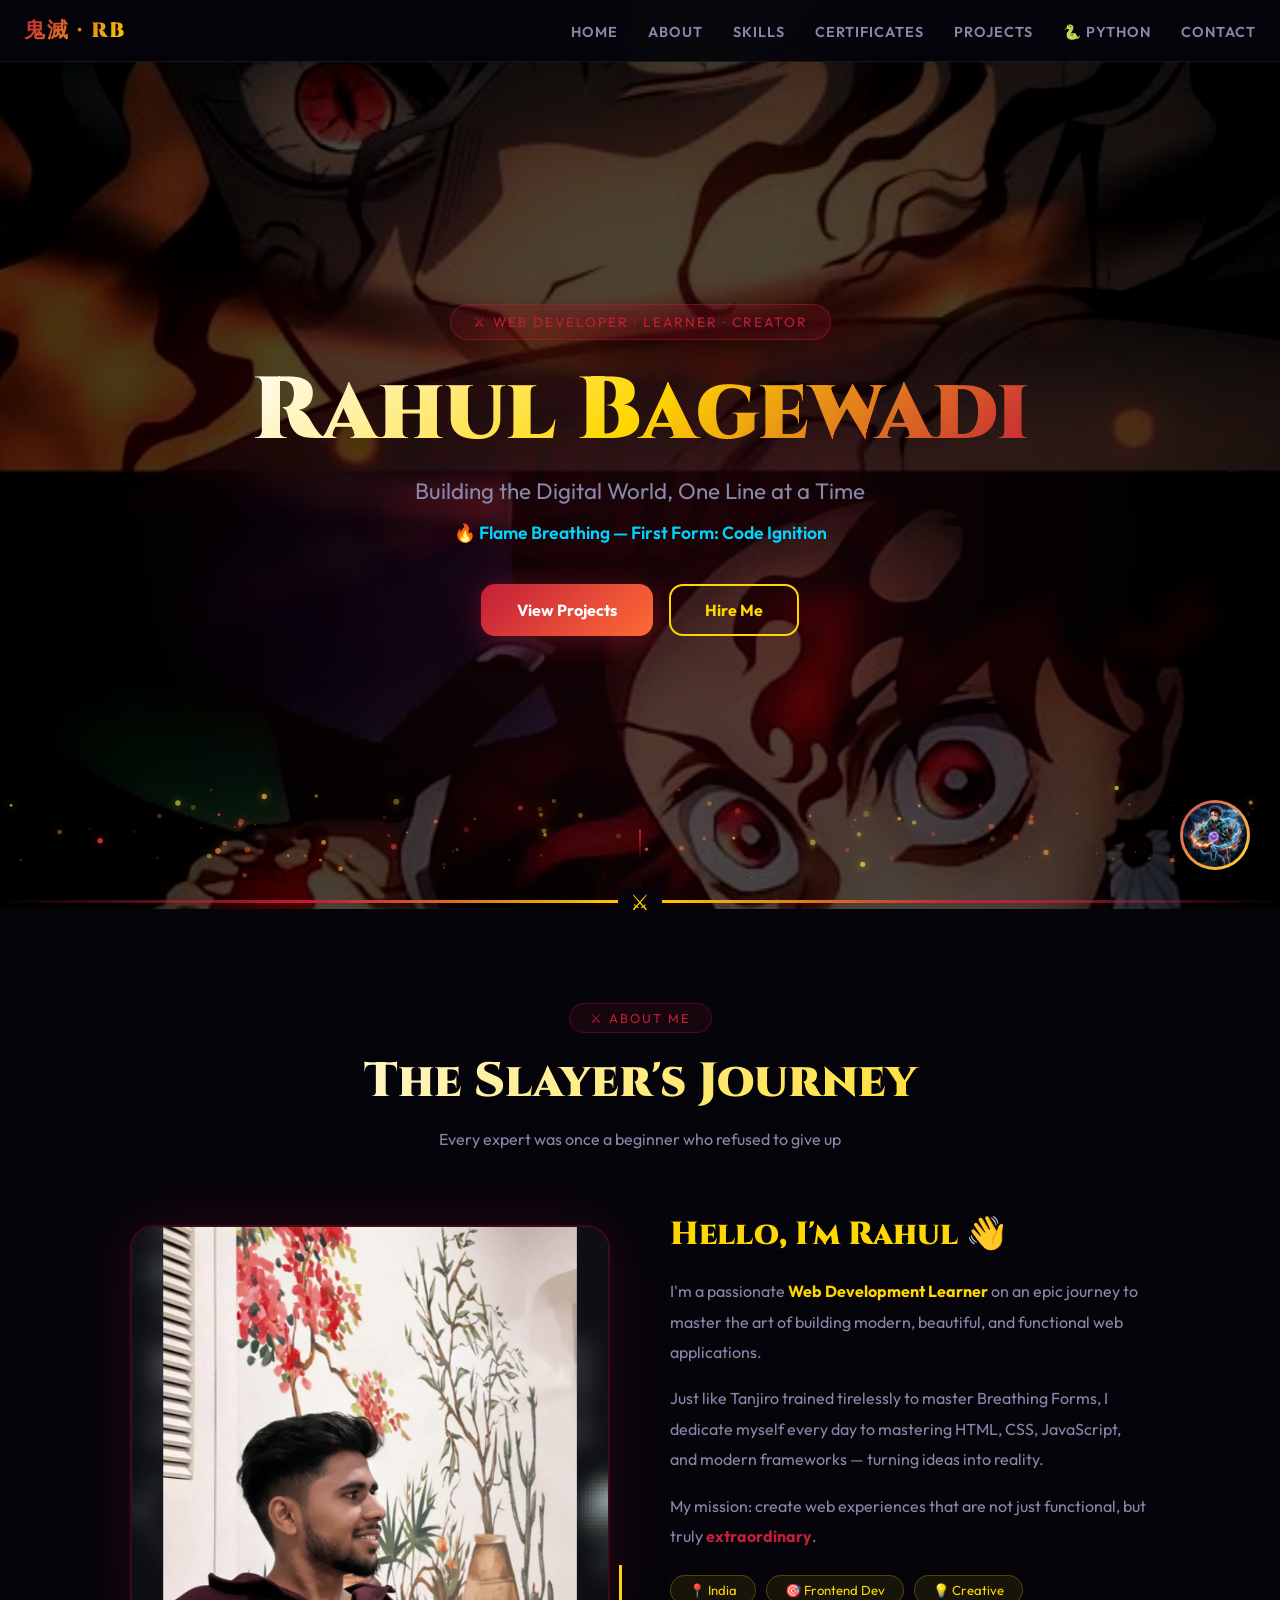
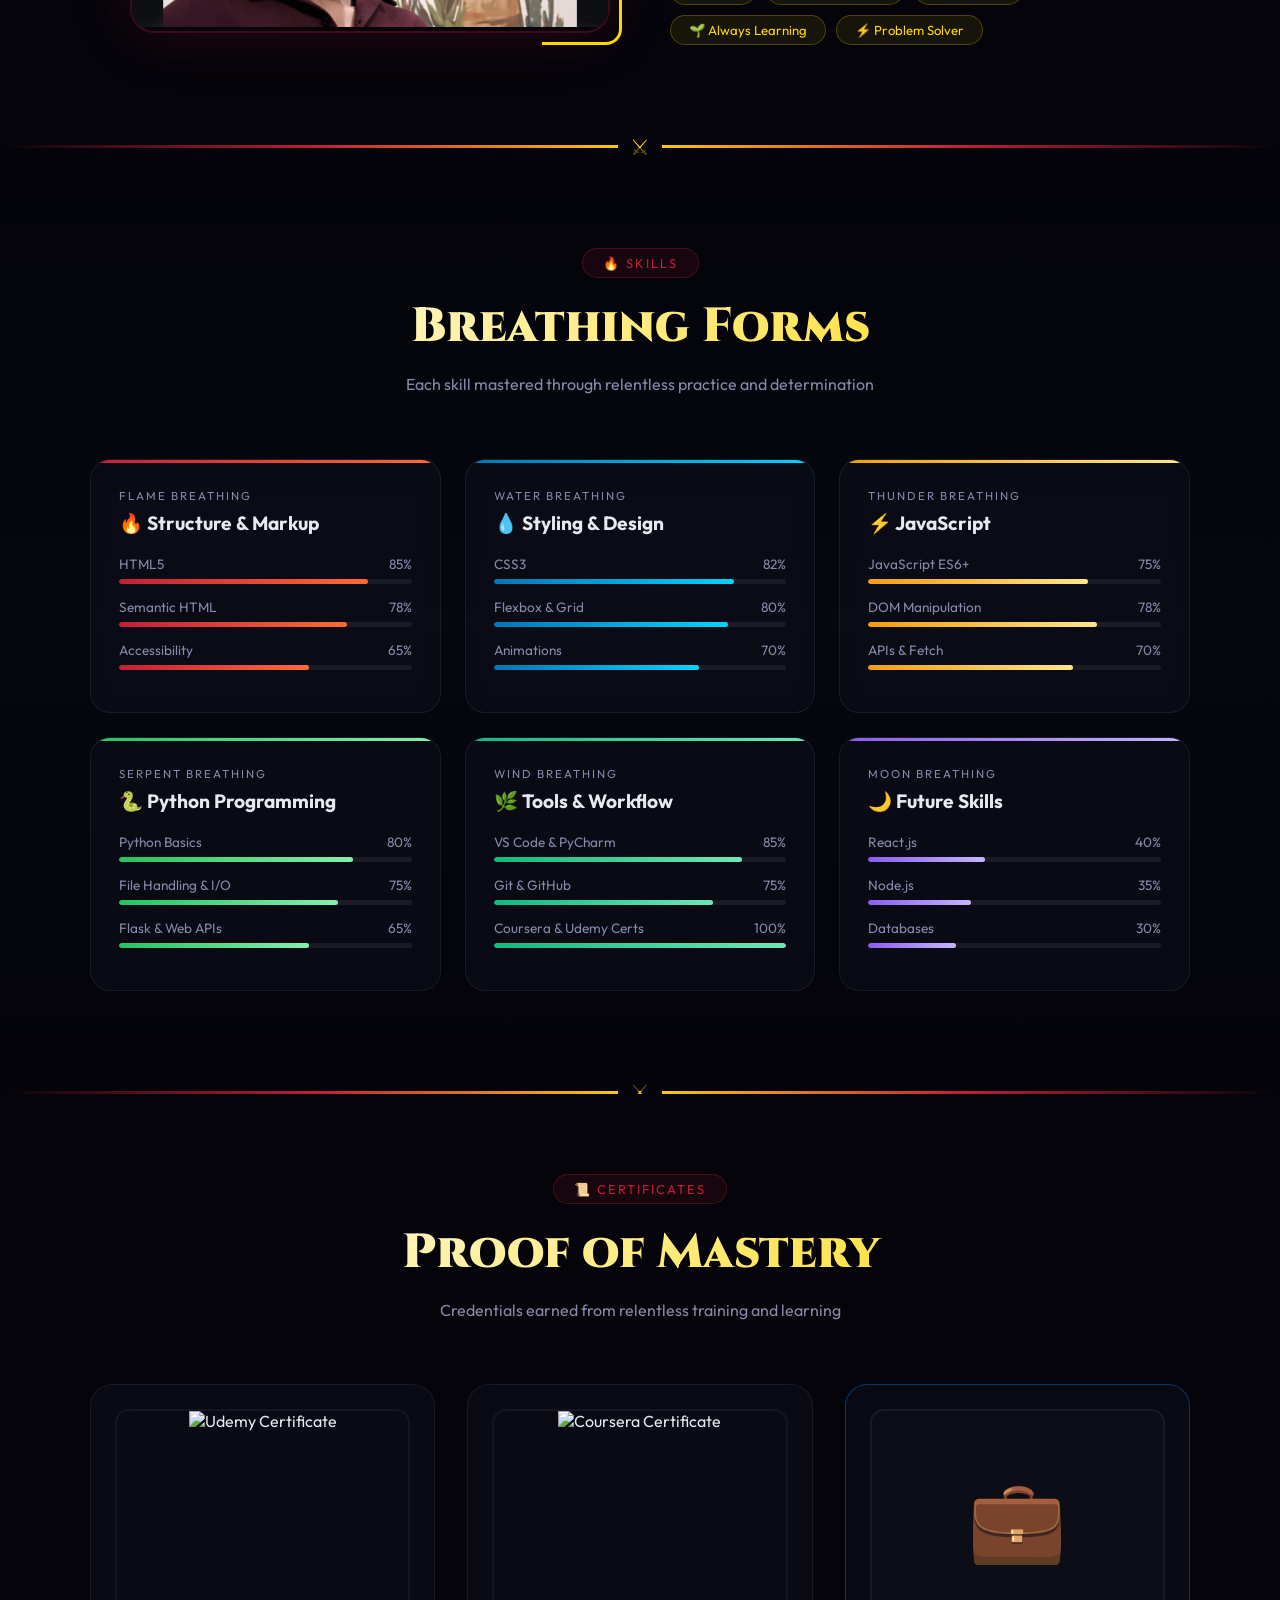
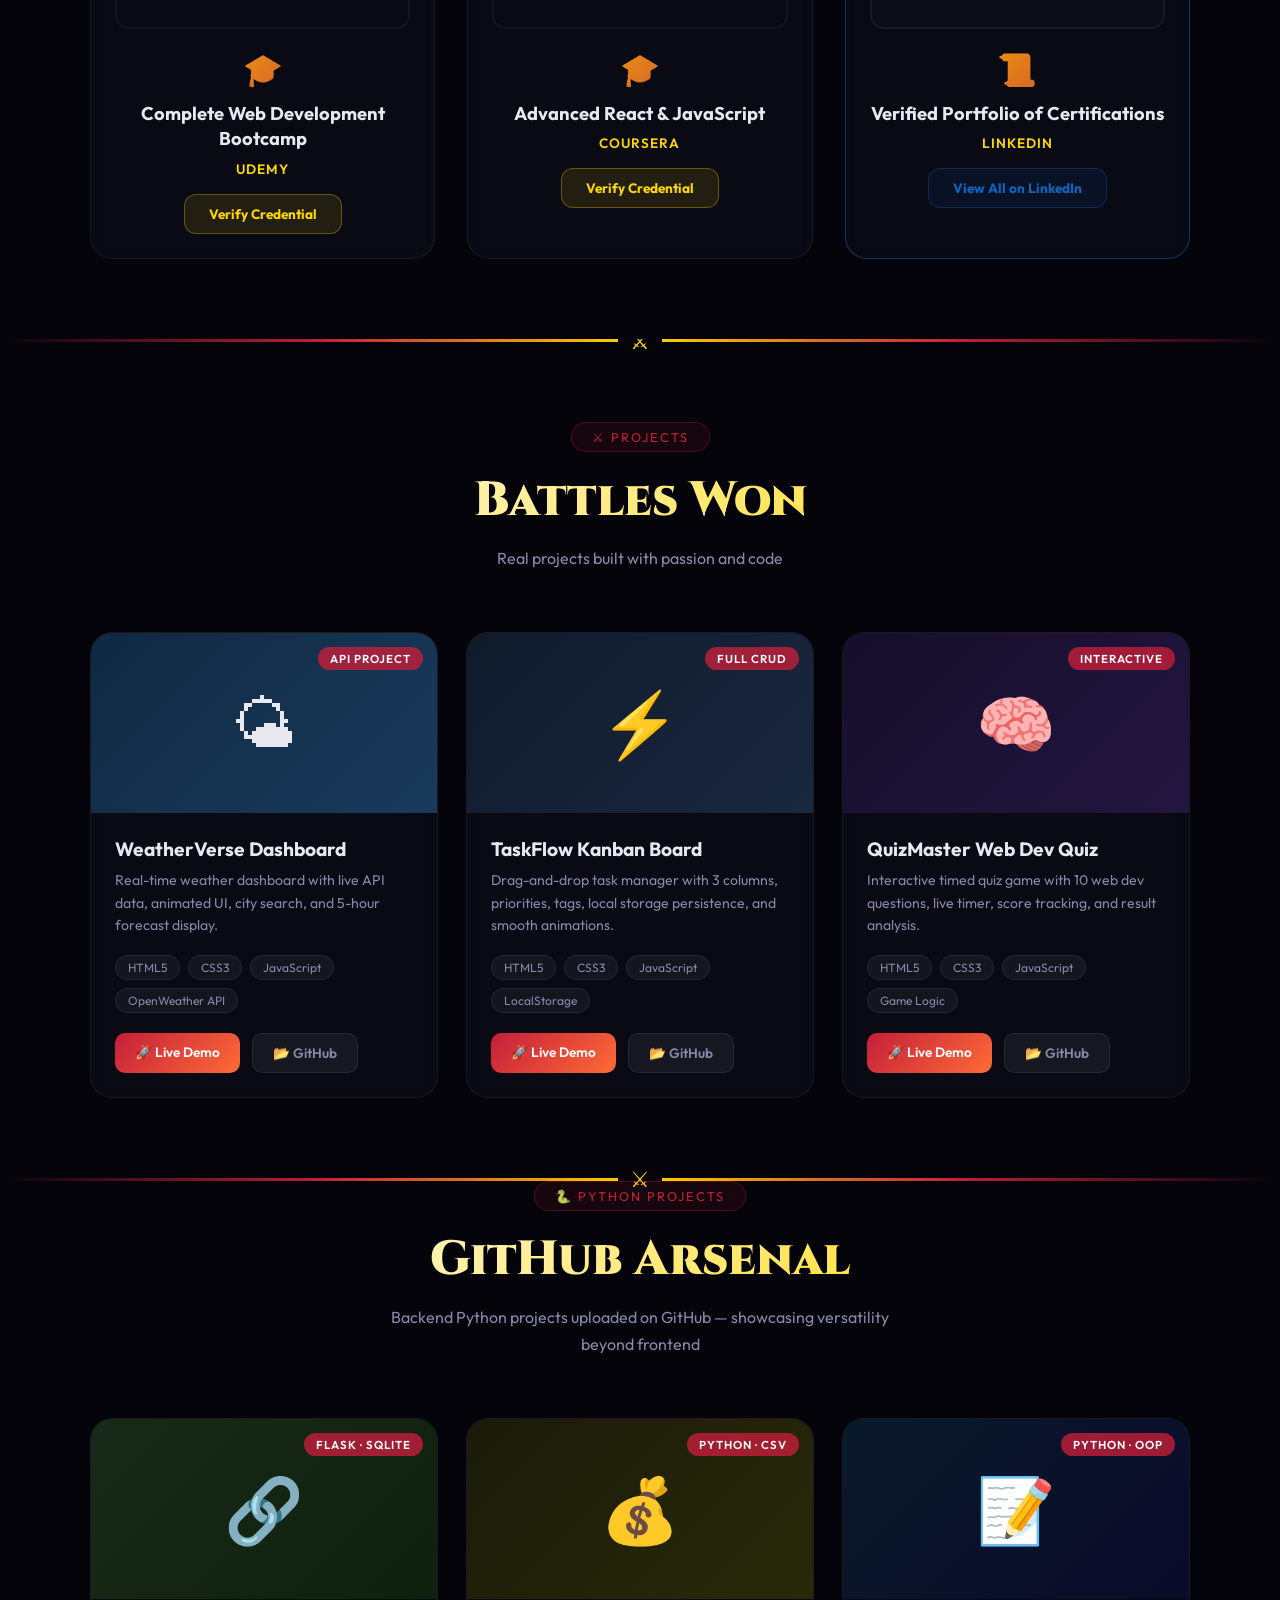
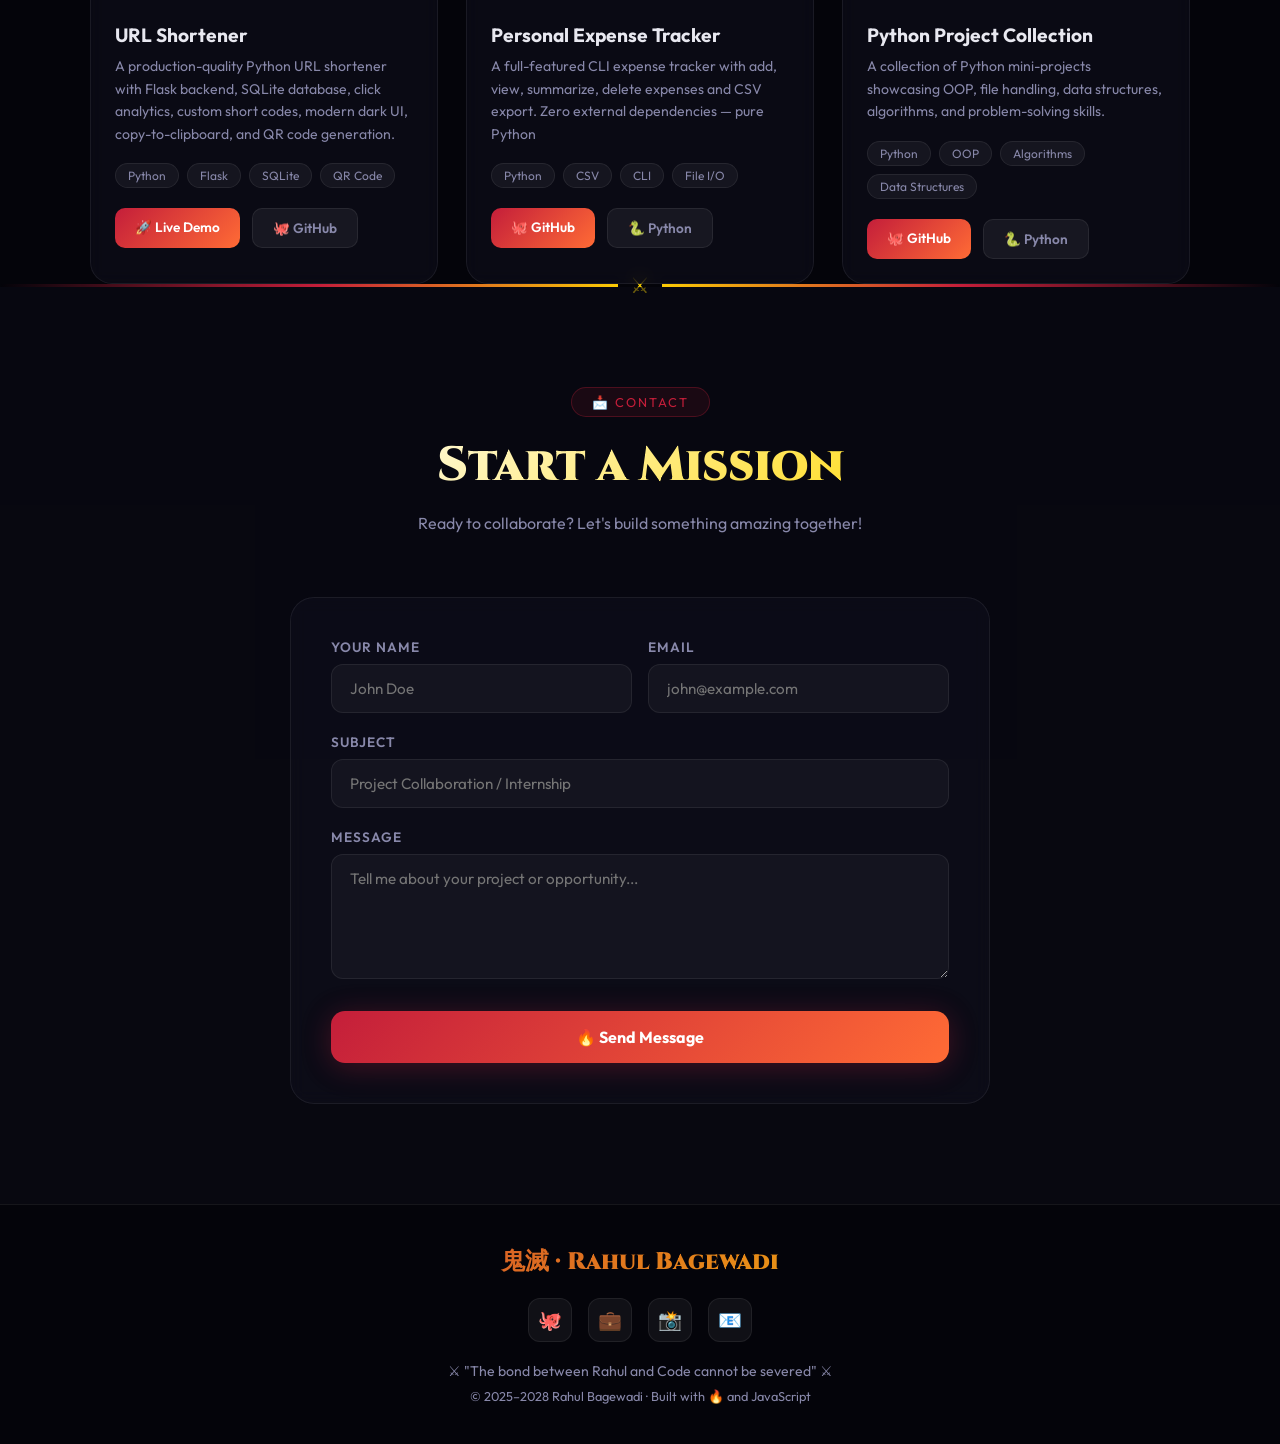
==== portfolio/index.html @ 3e61bfb7 "fix: update instagram link" ====
<!DOCTYPE html>
<html lang="en">
<head>
<meta charset="UTF-8"/>
<meta name="viewport" content="width=device-width,initial-scale=1.0"/>
<title>Rahul Bagewadi – Web Developer Portfolio</title>
<meta name="description" content="Web Developer portfolio inspired by Demon Slayer anime. Featuring animated effects and AI voice assistant."/>
<link href="https://fonts.googleapis.com/css2?family=Cinzel:wght@700;900&family=Outfit:wght@300;400;600;700;900&display=swap" rel="stylesheet"/>
<style>
*,*::before,*::after{box-sizing:border-box;margin:0;padding:0}
:root{
  --fire:#c41e3a;--fire2:#ff6b35;--water:#0077b6;--water2:#00d4ff;
  --gold:#ffd700;--dark:#04040a;--dark2:#0a0a14;--dark3:#10101e;
  --text:#e8e8f0;--muted:#8888aa;--border:rgba(255,255,255,0.07);
}
html{scroll-behavior:smooth}
body{font-family:'Outfit',sans-serif;background:var(--dark);color:var(--text);overflow-x:hidden}

/* === CANVAS PARTICLES === */
#particles{position:fixed;inset:0;z-index:0;pointer-events:none; opacity: 0.8;}

/* === DYNAMIC BACKGROUND === */
.bg-layer {
  position: fixed;
  top: 0;
  left: 0;
  width: 100vw;
  height: 100vh;
  background-size: cover;
  background-position: center;
  background-repeat: no-repeat;
  opacity: 0;
  transition: opacity 0.8s ease-in-out, transform 0.3s ease-out; /* Smoother transitions */
  pointer-events: none;
  filter: brightness(0.3) contrast(1.1) saturate(1.1); /* Ensure HD quality and clear visibility */
  transform-origin: center center;
}

/* === SCROLLBAR === */
::-webkit-scrollbar{width:4px}
::-webkit-scrollbar-track{background:var(--dark)}
::-webkit-scrollbar-thumb{background:var(--fire);border-radius:4px}

/* === NAV === */
nav{position:fixed;top:0;left:0;right:0;z-index:100;padding:16px 24px;display:flex;justify-content:space-between;align-items:center;background:rgba(4,4,10,0.92);backdrop-filter:blur(20px);border-bottom:1px solid var(--border);transition:all 0.3s}
.nav-logo{font-family:'Cinzel',serif;font-size:1.3rem;font-weight:900;background:linear-gradient(135deg,var(--fire),var(--gold));-webkit-background-clip:text;-webkit-text-fill-color:transparent;background-clip:text;letter-spacing:2px}
.nav-links{display:flex;gap:30px;list-style:none}
.nav-links a{color:var(--muted);text-decoration:none;font-size:0.9rem;font-weight:600;letter-spacing:1px;text-transform:uppercase;transition:color 0.3s;position:relative}
.nav-links a::after{content:'';position:absolute;bottom:-4px;left:0;width:0;height:2px;background:var(--fire);transition:width 0.3s}
.nav-links a:hover{color:var(--fire)}
.nav-links a:hover::after{width:100%}
/* Hamburger */
.hamburger{display:none;flex-direction:column;gap:5px;background:none;border:none;cursor:pointer;padding:4px;z-index:110}
.hamburger span{display:block;width:24px;height:2px;background:var(--gold);border-radius:2px;transition:all 0.3s}
.hamburger.open span:nth-child(1){transform:translateY(7px) rotate(45deg)}
.hamburger.open span:nth-child(2){opacity:0}
.hamburger.open span:nth-child(3){transform:translateY(-7px) rotate(-45deg)}

/* === SECTIONS === */
section{position:relative;z-index:1}

/* === HERO === */
#hero{min-height:100vh;display:flex;align-items:center;justify-content:center;text-align:center;padding:100px 20px 60px;overflow:hidden}
.hero-bg{position:absolute;inset:0;background:radial-gradient(ellipse at 50% 60%,rgba(196,30,58,0.12) 0%,transparent 60%);pointer-events:none}
.hero-kanji{position:absolute;font-family:'Cinzel',serif;font-size:20vw;color:rgba(196,30,58,0.04);font-weight:900;top:50%;left:50%;transform:translate(-50%,-50%);pointer-events:none;user-select:none;white-space:nowrap}
.hero-content{position:relative;z-index:2}
.hero-badge{display:inline-block;background:rgba(196,30,58,0.15);border:1px solid rgba(196,30,58,0.4);border-radius:50px;padding:8px 22px;font-size:0.85rem;color:var(--fire);margin-bottom:24px;letter-spacing:2px;text-transform:uppercase;animation:fadeDown 0.8s ease}
.hero-title{font-family:'Cinzel',serif;font-size:clamp(2.5rem,7vw,5.5rem);font-weight:900;line-height:1.1;margin-bottom:16px;animation:fadeDown 1s ease 0.2s both}
.hero-title .name{background:linear-gradient(135deg,#fff 0%,var(--gold) 50%,var(--fire) 100%);-webkit-background-clip:text;-webkit-text-fill-color:transparent;background-clip:text}
.hero-subtitle{font-size:clamp(1rem,2.5vw,1.4rem);color:var(--muted);margin-bottom:16px;animation:fadeDown 1s ease 0.4s both}
.hero-tag{font-size:1.1rem;color:var(--water2);font-weight:600;animation:fadeDown 1s ease 0.5s both;margin-bottom:40px}
.hero-btns{display:flex;gap:16px;justify-content:center;flex-wrap:wrap;animation:fadeDown 1s ease 0.7s both}
.btn-fire{background:linear-gradient(135deg,var(--fire),#ff6b35);border:none;border-radius:14px;padding:16px 36px;color:#fff;font-size:1rem;font-weight:700;font-family:'Outfit',sans-serif;cursor:pointer;transition:transform 0.2s,box-shadow 0.3s;box-shadow:0 4px 30px rgba(196,30,58,0.4);text-decoration:none;display:inline-block}
.btn-fire:hover{transform:translateY(-3px);box-shadow:0 10px 40px rgba(196,30,58,0.6)}
.btn-outline{background:transparent;border:2px solid var(--gold);border-radius:14px;padding:14px 34px;color:var(--gold);font-size:1rem;font-weight:700;font-family:'Outfit',sans-serif;cursor:pointer;transition:all 0.3s;text-decoration:none;display:inline-block}
.btn-outline:hover{background:var(--gold);color:var(--dark)}
.scroll-hint{position:absolute;bottom:40px;left:50%;transform:translateX(-50%);animation:bounce 2s infinite}
.scroll-hint span{display:block;width:2px;height:30px;background:linear-gradient(to bottom,var(--fire),transparent);margin:0 auto}
@keyframes bounce{0%,100%{transform:translateX(-50%) translateY(0);}50%{transform:translateX(-50%) translateY(10px);}}
@keyframes fadeDown{from{opacity:0;transform:translateY(-20px);}to{opacity:1;transform:translateY(0);}}

/* === FLAME LINE === */
.flame-divider{width:100%;height:3px;background:linear-gradient(90deg,transparent,var(--fire),var(--gold),var(--fire),transparent);position:relative;overflow:visible}
.flame-divider::after{content:'⚔';position:absolute;top:50%;left:50%;transform:translate(-50%,-50%);font-size:1.4rem;background:var(--dark);padding:0 12px;color:var(--gold)}

/* === SECTION HEADER === */
.sec-head{text-align:center;margin-bottom:60px}
.sec-badge{display:inline-block;background:rgba(196,30,58,0.1);border:1px solid rgba(196,30,58,0.3);border-radius:50px;padding:6px 20px;font-size:0.8rem;color:var(--fire);margin-bottom:16px;letter-spacing:2px;text-transform:uppercase}
.sec-title{font-family:'Cinzel',serif;font-size:clamp(1.8rem,4vw,3rem);font-weight:900;background:linear-gradient(135deg,#fff,var(--gold));-webkit-background-clip:text;-webkit-text-fill-color:transparent;background-clip:text;margin-bottom:12px}
.sec-sub{color:var(--muted);max-width:500px;margin:0 auto;line-height:1.7}

/* ===  ABOUT === */
#about{padding:100px 40px;max-width:1100px;margin:0 auto}
.about-grid{display:grid;grid-template-columns:1fr 1fr;gap:60px;align-items:center}
.about-img-wrap{position:relative}
.about-img-box{border-radius:24px;overflow:hidden;border:2px solid rgba(196,30,58,0.3);box-shadow:0 0 60px rgba(196,30,58,0.2)}
.about-img-box img{width:100%;height:400px;object-fit:cover;filter:saturate(0.8)}
.about-glow{position:absolute;inset:-20px;background:radial-gradient(ellipse,rgba(196,30,58,0.15),transparent 70%);z-index:-1;border-radius:50%}
.about-corner{position:absolute;bottom:-12px;right:-12px;width:80px;height:80px;border-right:3px solid var(--gold);border-bottom:3px solid var(--gold);border-radius:0 0 16px 0}
.about-text h2{font-family:'Cinzel',serif;font-size:2rem;font-weight:900;color:var(--gold);margin-bottom:20px}
.about-text p{color:var(--muted);line-height:1.9;margin-bottom:16px;font-size:1rem}
.about-tags{display:flex;flex-wrap:wrap;gap:10px;margin-top:24px}
.about-tag{background:rgba(255,215,0,0.08);border:1px solid rgba(255,215,0,0.25);border-radius:50px;padding:6px 18px;font-size:0.82rem;color:var(--gold)}
@media(max-width:768px){
  .hamburger{display:flex}
  .nav-links{display:none;position:absolute;top:100%;left:0;right:0;flex-direction:column;gap:0;background:rgba(4,4,10,0.98);border-bottom:1px solid var(--border);padding:12px 0}
  .nav-links.open{display:flex}
  .nav-links li a{display:block;padding:12px 24px;font-size:1rem;border-bottom:1px solid var(--border)}
  .about-grid{grid-template-columns:1fr}
}

/* === SKILLS === */
#skills{padding:100px 40px;background:linear-gradient(180deg,rgba(4,4,10,0.6) 0%,rgba(10,10,20,0.5) 50%,rgba(4,4,10,0.6) 100%)}
.skills-inner{max-width:1100px;margin:0 auto}
.breathing-forms{display:grid;grid-template-columns:repeat(auto-fit,minmax(300px,1fr));gap:24px}
.skill-card{background:rgba(16,16,30,0.5);backdrop-filter:blur(8px);border:1px solid var(--border);border-radius:20px;padding:28px;position:relative;overflow:hidden;transition:transform 0.3s,box-shadow 0.3s;cursor:default}
.skill-card:hover{transform:translateY(-6px)}
.skill-card::before{content:'';position:absolute;top:0;left:0;right:0;height:3px}
.skill-card.fire::before{background:linear-gradient(90deg,var(--fire),var(--fire2))}
.skill-card.water::before{background:linear-gradient(90deg,var(--water),var(--water2))}
.skill-card.thunder::before{background:linear-gradient(90deg,#f59e0b,#fde68a)}
.skill-card.wind::before{background:linear-gradient(90deg,#10b981,#6ee7b7)}
.skill-card.stone::before{background:linear-gradient(90deg,#8b5cf6,#c4b5fd)}
.skill-card.serpent::before{background:linear-gradient(90deg,#22c55e,#86efac)}
.skill-card:hover.fire{box-shadow:0 20px 50px rgba(196,30,58,0.25)}
.skill-card:hover.water{box-shadow:0 20px 50px rgba(0,119,182,0.25)}
.skill-card:hover.thunder{box-shadow:0 20px 50px rgba(245,158,11,0.25)}
.skill-card:hover.wind{box-shadow:0 20px 50px rgba(16,185,129,0.25)}
.skill-card:hover.stone{box-shadow:0 20px 50px rgba(139,92,246,0.25)}
.skill-card:hover.serpent{box-shadow:0 20px 50px rgba(34,197,94,0.25)}
.skill-form-name{font-size:0.72rem;letter-spacing:2px;text-transform:uppercase;color:var(--muted);margin-bottom:8px}
.skill-main{font-size:1.2rem;font-weight:700;margin-bottom:20px;display:flex;align-items:center;gap:10px}
.skill-item{margin-bottom:14px}
.skill-label{display:flex;justify-content:space-between;font-size:0.85rem;margin-bottom:6px;color:var(--muted)}
.skill-bar{height:5px;background:rgba(255,255,255,0.07);border-radius:50px;overflow:hidden}
.skill-fill{height:100%;border-radius:50px;transition:width 1.5s cubic-bezier(0.19,1,0.22,1)}
.fire .skill-fill{background:linear-gradient(90deg,var(--fire),var(--fire2))}
.water .skill-fill{background:linear-gradient(90deg,var(--water),var(--water2))}
.thunder .skill-fill{background:linear-gradient(90deg,#f59e0b,#fde68a)}
.wind .skill-fill{background:linear-gradient(90deg,#10b981,#6ee7b7)}
.stone .skill-fill{background:linear-gradient(90deg,#8b5cf6,#c4b5fd)}
.serpent .skill-fill{background:linear-gradient(90deg,#22c55e,#86efac)}

/* === CERTIFICATES === */
#certificates{padding:80px 20px;background:var(--dark)}
.cert-inner{max-width:1100px;margin:0 auto}
.cert-grid{display:grid;grid-template-columns:repeat(auto-fit,minmax(320px,1fr));gap:32px}
.cert-card{background:rgba(16,16,30,0.5);backdrop-filter:blur(8px);border:1px solid var(--border);border-radius:22px;padding:24px;text-align:center;transition:transform 0.4s,box-shadow 0.4s;cursor:default;position:relative;overflow:hidden}
.cert-card::before{content:'';position:absolute;top:-50%;left:-50%;width:200%;height:200%;background:radial-gradient(circle,rgba(255,215,0,0.06),transparent 60%);opacity:0;transition:opacity 0.4s;pointer-events:none}
.cert-card:hover{transform:translateY(-10px);box-shadow:0 30px 60px rgba(255,215,0,0.15);border-color:rgba(255,215,0,0.4)}
.cert-card:hover::before{opacity:1}
.cert-img-wrap{width:100%;height:220px;border-radius:14px;overflow:hidden;margin-bottom:20px;border:2px solid rgba(255,255,255,0.05);position:relative}
.cert-img-wrap img{width:100%;height:100%;object-fit:cover;transition:transform 0.5s ease}
.cert-card:hover .cert-img-wrap img{transform:scale(1.08)}
.cert-icon{font-size:2rem;margin-bottom:12px;background:linear-gradient(135deg,var(--gold),var(--fire));-webkit-background-clip:text;-webkit-text-fill-color:transparent}
.cert-title{font-size:1.15rem;font-weight:700;color:var(--text);margin-bottom:8px;line-height:1.4}
.cert-issuer{font-size:0.85rem;color:var(--gold);font-weight:600;letter-spacing:1px;text-transform:uppercase;margin-bottom:16px}
.cert-btn{display:inline-block;background:rgba(255,215,0,0.1);border:1px solid rgba(255,215,0,0.3);border-radius:12px;padding:10px 24px;color:var(--gold);font-size:0.85rem;font-weight:700;text-decoration:none;transition:all 0.3s;font-family:'Outfit',sans-serif}
.cert-btn:hover{background:var(--gold);color:var(--dark)}

#projects{padding:80px 20px}
.projects-inner{max-width:1100px;margin:0 auto}
.projects-grid{display:grid;grid-template-columns:repeat(auto-fit,minmax(300px,1fr));gap:28px}
.proj-card{background:rgba(16,16,30,0.5);backdrop-filter:blur(8px);border:1px solid var(--border);border-radius:22px;overflow:hidden;transition:transform 0.3s,box-shadow 0.3s;cursor:pointer}
.proj-card:hover{transform:translateY(-8px);box-shadow:0 25px 60px rgba(196,30,58,0.2)}
.proj-banner{height:180px;display:flex;align-items:center;justify-content:center;font-size:4rem;position:relative}
.proj-banner.weather{background:linear-gradient(135deg,#0f2942,#1a3a5c)}
.proj-banner.task{background:linear-gradient(135deg,#0f1a2a,#1a2840)}
.proj-banner.quiz{background:linear-gradient(135deg,#150f2a,#231540)}
.proj-tag{position:absolute;top:14px;right:14px;background:rgba(196,30,58,0.8);color:#fff;font-size:0.72rem;padding:4px 12px;border-radius:50px;font-weight:600;letter-spacing:1px;text-transform:uppercase}
.proj-body{padding:24px}
.proj-title{font-size:1.2rem;font-weight:700;margin-bottom:8px}
.proj-desc{color:var(--muted);font-size:0.88rem;line-height:1.6;margin-bottom:18px}
.proj-stack{display:flex;flex-wrap:wrap;gap:8px;margin-bottom:20px}
.stack-tag{background:rgba(255,255,255,0.05);border:1px solid var(--border);border-radius:50px;padding:4px 12px;font-size:0.75rem;color:var(--muted)}
.proj-links{display:flex;gap:12px}
.proj-link{border-radius:10px;padding:10px 20px;font-size:0.85rem;font-weight:600;text-decoration:none;cursor:pointer;border:none;font-family:'Outfit',sans-serif;transition:all 0.2s}
.proj-link.primary{background:linear-gradient(135deg,var(--fire),var(--fire2));color:#fff}
.proj-link.secondary{background:rgba(255,255,255,0.06);border:1px solid var(--border);color:var(--muted)}
.proj-link:hover.primary{box-shadow:0 6px 20px rgba(196,30,58,0.4)}
.proj-link.secondary:hover{border-color:var(--muted);color:var(--text)}

/* === CONTACT === */
#contact{padding:100px 40px;background:rgba(10,10,20,0.6)}
.contact-inner{max-width:700px;margin:0 auto;text-align:center}
.contact-form{background:rgba(16,16,30,0.5);backdrop-filter:blur(8px);border:1px solid var(--border);border-radius:24px;padding:40px;margin-top:40px}
.form-group{margin-bottom:20px;text-align:left}
.form-group label{display:block;font-size:0.85rem;font-weight:600;color:var(--muted);margin-bottom:8px;letter-spacing:1px;text-transform:uppercase}
.form-control{width:100%;background:rgba(255,255,255,0.04);border:1px solid var(--border);border-radius:12px;padding:14px 18px;color:var(--text);font-size:0.95rem;font-family:'Outfit',sans-serif;outline:none;transition:border-color 0.3s;resize:vertical}
.form-control:focus{border-color:var(--fire)}
.form-row{display:grid;grid-template-columns:1fr 1fr;gap:16px}
@media(max-width:600px){.form-row{grid-template-columns:1fr}}
.submit-btn{width:100%;background:linear-gradient(135deg,var(--fire),var(--fire2));border:none;border-radius:14px;padding:16px;color:#fff;font-size:1rem;font-weight:700;font-family:'Outfit',sans-serif;cursor:pointer;transition:transform 0.2s,box-shadow 0.3s;box-shadow:0 4px 30px rgba(196,30,58,0.3);margin-top:8px}
.submit-btn:hover{transform:translateY(-2px);box-shadow:0 10px 40px rgba(196,30,58,0.5)}
.toast{position:fixed;bottom:30px;right:30px;background:linear-gradient(135deg,#10b981,#059669);color:#fff;border-radius:14px;padding:16px 28px;font-weight:600;box-shadow:0 10px 40px rgba(16,185,129,0.4);z-index:999;transform:translateX(200%);transition:transform 0.4s ease;pointer-events:none}
.toast.show{transform:translateX(0)}

/* === FOOTER === */
footer{background:var(--dark);border-top:1px solid var(--border);padding:40px;text-align:center}
.footer-logo{font-family:'Cinzel',serif;font-size:1.5rem;font-weight:900;background:linear-gradient(135deg,var(--fire),var(--gold));-webkit-background-clip:text;-webkit-text-fill-color:transparent;background-clip:text;margin-bottom:12px}
footer p{color:var(--muted);font-size:0.88rem}
.social-links{display:flex;justify-content:center;gap:16px;margin:20px 0}
.soc-btn{width:44px;height:44px;background:rgba(255,255,255,0.05);border:1px solid var(--border);border-radius:12px;display:flex;align-items:center;justify-content:center;font-size:1.2rem;text-decoration:none;transition:all 0.3s;cursor:pointer}
.soc-btn:hover{background:rgba(196,30,58,0.2);border-color:var(--fire)}

/* === AI VOICE ASSISTANT === */
#assistantBtn{position:fixed;bottom:30px;right:30px;z-index:200;width:70px;height:70px;border-radius:50%;border:none;cursor:pointer;background:linear-gradient(135deg,var(--fire),var(--gold));box-shadow:0 0 0 0 rgba(196,30,58,0.5);animation:assistantPulse 2.5s infinite;transition:transform 0.2s}
#assistantBtn:hover{transform:scale(1.1)}
@keyframes assistantPulse{0%{box-shadow:0 0 0 0 rgba(196,30,58,0.5);}70%{box-shadow:0 0 0 18px rgba(196,30,58,0);}100%{box-shadow:0 0 0 0 rgba(196,30,58,0);}}
#assistantBtn img{width:100%;height:100%;border-radius:50%;object-fit:cover;border:3px solid rgba(255,255,255,0.2)}

#assistantPanel{position:fixed;bottom:115px;right:30px;z-index:200;width:340px;background:rgba(10,10,20,0.95);border:1px solid rgba(196,30,58,0.4);border-radius:24px;padding:24px;backdrop-filter:blur(20px);box-shadow:0 20px 60px rgba(196,30,58,0.3);display:none;animation:slideIn 0.3s ease}
@keyframes slideIn{from{opacity:0;transform:translateY(20px);}to{opacity:1;transform:translateY(0);}}
.panel-header{display:flex;align-items:center;gap:14px;margin-bottom:18px;padding-bottom:18px;border-bottom:1px solid var(--border)}
.panel-avatar{width:54px;height:54px;border-radius:50%;border:2px solid var(--fire);overflow:hidden;flex-shrink:0;position:relative}
.panel-avatar img{width:100%;height:100%;object-fit:cover}
.speaking-ring{position:absolute;inset:-4px;border-radius:50%;border:2px solid var(--gold);opacity:0;animation:speaking 1s ease infinite}
.panel-avatar.talking .speaking-ring{opacity:1}
.panel-info h3{font-size:1rem;font-weight:700;color:var(--gold)}
.panel-info p{font-size:0.78rem;color:var(--muted)}
.status-dot{display:inline-block;width:8px;height:8px;border-radius:50%;background:var(--fire);margin-right:6px;animation:assistantPulse 1.5s infinite}
@keyframes speaking{0%,100%{transform:scale(1);opacity:1;}50%{transform:scale(1.15);opacity:0.5;}}
#speechText{color:var(--text);font-size:0.9rem;line-height:1.7;min-height:80px;margin-bottom:18px;font-style:italic}
.panel-btns{display:grid;grid-template-columns:1fr 1fr;gap:10px}
.panel-btn{border-radius:12px;padding:10px 12px;font-size:0.8rem;font-weight:600;font-family:'Outfit',sans-serif;cursor:pointer;transition:all 0.2s;border:none}
.panel-btn.speak{background:linear-gradient(135deg,var(--fire),var(--fire2));color:#fff}
.panel-btn.speak:hover{box-shadow:0 6px 20px rgba(196,30,58,0.4)}
.panel-btn.stop{background:rgba(255,255,255,0.06);border:1px solid var(--border);color:var(--muted)}
.panel-btn.stop:hover{border-color:var(--fire);color:var(--text)}
.panel-sections{display:flex;flex-wrap:wrap;gap:8px;margin-bottom:14px}
.sec-btn{background:rgba(255,215,0,0.08);border:1px solid rgba(255,215,0,0.2);border-radius:50px;padding:5px 14px;font-size:0.75rem;color:var(--gold);cursor:pointer;font-family:'Outfit',sans-serif;transition:all 0.2s}
.sec-btn:hover{background:rgba(255,215,0,0.15)}

.reveal{opacity:0;transform:translateY(30px);transition:opacity 0.7s ease,transform 0.7s ease}
.reveal.visible{opacity:1;transform:translateY(0)}

/* === MOBILE FULL FIX === */
@media(max-width:600px){
  #about{padding:80px 20px}
  #skills{padding:80px 20px}
  #certificates{padding:80px 20px}
  #projects{padding:80px 20px}
  #python-projects{padding:80px 20px}
  #contact{padding:80px 20px}
  .projects-grid{grid-template-columns:1fr!important}
  .breathing-forms{grid-template-columns:1fr!important}
  .hero-title{font-size:clamp(2rem,12vw,3.5rem)}
  .hero-badge{font-size:0.75rem;padding:7px 14px;letter-spacing:1px}
  .hero-tag{font-size:0.9rem}
  .hero-btns{gap:12px}
  .btn-fire,.btn-outline{padding:14px 24px;font-size:0.95rem}
  #assistantBtn{bottom:16px;right:16px;width:56px;height:56px}
  #assistantPanel{width:calc(100vw - 32px);right:16px;bottom:88px}
  .contact-form{padding:24px 16px}
  .form-row{grid-template-columns:1fr!important}
  footer{padding:30px 20px}
  .social-links{gap:12px}
}
</style>
</head>
<body>

<div class="bg-layer" id="bg-layer-1" style="background-image: url('fight1.jpeg'); z-index: -4;"></div>
<div class="bg-layer" id="bg-layer-2" style="background-image: url('fight2.jpeg'); z-index: -3;"></div>
<div class="bg-layer" id="bg-layer-3" style="background-image: url('fight3.jpeg'); z-index: -2;"></div>
<div class="bg-layer" id="bg-layer-4" style="background-image: url('fight4.jpeg'); z-index: -1;"></div>

<canvas id="particles"></canvas>

<!-- NAV -->
<nav>
  <div class="nav-logo">鬼滅 · RB</div>
  <button class="hamburger" id="hamburgerBtn" onclick="toggleNav()" aria-label="Menu">
    <span></span><span></span><span></span>
  </button>
  <ul class="nav-links" id="navLinks">
    <li><a href="#hero" onclick="closeNav()">Home</a></li>
    <li><a href="#about" onclick="closeNav()">About</a></li>
    <li><a href="#skills" onclick="closeNav()">Skills</a></li>
    <li><a href="#certificates" onclick="closeNav()">Certificates</a></li>
    <li><a href="#projects" onclick="closeNav()">Projects</a></li>
    <li><a href="#python-projects" onclick="closeNav()">🐍 Python</a></li>
    <li><a href="#contact" onclick="closeNav()">Contact</a></li>
  </ul>
</nav>

<!-- HERO -->
<section id="hero">
  <div class="hero-bg"></div>
  <div class="hero-kanji">鬼滅</div>
  <div class="hero-content">
    <div class="hero-badge">⚔ Web Developer · Learner · Creator</div>
    <h1 class="hero-title">
      <span class="name">Rahul Bagewadi</span><br/>
    </h1>
    <p class="hero-subtitle">Building the Digital World, One Line at a Time</p>
    <p class="hero-tag">🔥 Flame Breathing — First Form: Code Ignition</p>
    <div class="hero-btns">
      <a href="#projects" class="btn-fire">View Projects</a>
      <a href="#contact" class="btn-outline">Hire Me</a>
    </div>
  </div>
  <div class="scroll-hint"><span></span></div>
</section>

<div class="flame-divider"></div>

<!-- ABOUT -->
<section id="about">
  <div class="reveal">
    <div class="sec-head">
      <div class="sec-badge">⚔ About Me</div>
      <div class="sec-title">The Slayer's Journey</div>
      <p class="sec-sub">Every expert was once a beginner who refused to give up</p>
    </div>
    <div class="about-grid">
      <div class="about-img-wrap">
        <div class="about-img-box">
          <img src="my_photo.jpeg" alt="Rahul - Web Developer"/>
        </div>
        <div class="about-glow"></div>
        <div class="about-corner"></div>
      </div>
      <div class="about-text">
        <h2>Hello, I'm Rahul 👋</h2>
        <p>I'm a passionate <strong style="color:var(--gold)">Web Development Learner</strong> on an epic journey to master the art of building modern, beautiful, and functional web applications.</p>
        <p>Just like Tanjiro trained tirelessly to master Breathing Forms, I dedicate myself every day to mastering HTML, CSS, JavaScript, and modern frameworks — turning ideas into reality.</p>
        <p>My mission: create web experiences that are not just functional, but truly <strong style="color:var(--fire)">extraordinary</strong>.</p>
        <div class="about-tags">
          <span class="about-tag">📍 India</span>
          <span class="about-tag">🎯 Frontend Dev</span>
          <span class="about-tag">💡 Creative</span>
          <span class="about-tag">🌱 Always Learning</span>
          <span class="about-tag">⚡ Problem Solver</span>
        </div>
      </div>
    </div>
  </div>
</section>

<div class="flame-divider"></div>

<!-- SKILLS -->
<section id="skills">
  <div class="skills-inner reveal">
    <div class="sec-head">
      <div class="sec-badge">🔥 Skills</div>
      <div class="sec-title">Breathing Forms</div>
      <p class="sec-sub">Each skill mastered through relentless practice and determination</p>
    </div>
    <div class="breathing-forms">

      <div class="skill-card fire">
        <div class="skill-form-name">Flame Breathing</div>
        <div class="skill-main">🔥 Structure & Markup</div>
        <div class="skill-item">
          <div class="skill-label"><span>HTML5</span><span>85%</span></div>
          <div class="skill-bar"><div class="skill-fill" data-w="85" style="width:0%"></div></div>
        </div>
        <div class="skill-item">
          <div class="skill-label"><span>Semantic HTML</span><span>78%</span></div>
          <div class="skill-bar"><div class="skill-fill" data-w="78" style="width:0%"></div></div>
        </div>
        <div class="skill-item">
          <div class="skill-label"><span>Accessibility</span><span>65%</span></div>
          <div class="skill-bar"><div class="skill-fill" data-w="65" style="width:0%"></div></div>
        </div>
      </div>

      <div class="skill-card water">
        <div class="skill-form-name">Water Breathing</div>
        <div class="skill-main">💧 Styling & Design</div>
        <div class="skill-item">
          <div class="skill-label"><span>CSS3</span><span>82%</span></div>
          <div class="skill-bar"><div class="skill-fill" data-w="82" style="width:0%"></div></div>
        </div>
        <div class="skill-item">
          <div class="skill-label"><span>Flexbox & Grid</span><span>80%</span></div>
          <div class="skill-bar"><div class="skill-fill" data-w="80" style="width:0%"></div></div>
        </div>
        <div class="skill-item">
          <div class="skill-label"><span>Animations</span><span>70%</span></div>
          <div class="skill-bar"><div class="skill-fill" data-w="70" style="width:0%"></div></div>
        </div>
      </div>

      <div class="skill-card thunder">
        <div class="skill-form-name">Thunder Breathing</div>
        <div class="skill-main">⚡ JavaScript</div>
        <div class="skill-item">
          <div class="skill-label"><span>JavaScript ES6+</span><span>75%</span></div>
          <div class="skill-bar"><div class="skill-fill" data-w="75" style="width:0%"></div></div>
        </div>
        <div class="skill-item">
          <div class="skill-label"><span>DOM Manipulation</span><span>78%</span></div>
          <div class="skill-bar"><div class="skill-fill" data-w="78" style="width:0%"></div></div>
        </div>
        <div class="skill-item">
          <div class="skill-label"><span>APIs & Fetch</span><span>70%</span></div>
          <div class="skill-bar"><div class="skill-fill" data-w="70" style="width:0%"></div></div>
        </div>
      </div>

      <div class="skill-card serpent">
        <div class="skill-form-name">Serpent Breathing</div>
        <div class="skill-main">🐍 Python Programming</div>
        <div class="skill-item">
          <div class="skill-label"><span>Python Basics</span><span>80%</span></div>
          <div class="skill-bar"><div class="skill-fill" data-w="80" style="width:0%"></div></div>
        </div>
        <div class="skill-item">
          <div class="skill-label"><span>File Handling & I/O</span><span>75%</span></div>
          <div class="skill-bar"><div class="skill-fill" data-w="75" style="width:0%"></div></div>
        </div>
        <div class="skill-item">
          <div class="skill-label"><span>Flask & Web APIs</span><span>65%</span></div>
          <div class="skill-bar"><div class="skill-fill" data-w="65" style="width:0%"></div></div>
        </div>
      </div>

      <div class="skill-card wind">
        <div class="skill-form-name">Wind Breathing</div>
        <div class="skill-main">🌿 Tools & Workflow</div>
        <div class="skill-item">
          <div class="skill-label"><span>VS Code & PyCharm</span><span>85%</span></div>
          <div class="skill-bar"><div class="skill-fill" data-w="85" style="width:0%"></div></div>
        </div>
        <div class="skill-item">
          <div class="skill-label"><span>Git & GitHub</span><span>75%</span></div>
          <div class="skill-bar"><div class="skill-fill" data-w="75" style="width:0%"></div></div>
        </div>
        <div class="skill-item">
          <div class="skill-label"><span>Coursera & Udemy Certs</span><span>100%</span></div>
          <div class="skill-bar"><div class="skill-fill" data-w="100" style="width:0%"></div></div>
        </div>
      </div>

      <div class="skill-card stone">
        <div class="skill-form-name">Moon Breathing</div>
        <div class="skill-main">🌙 Future Skills</div>
        <div class="skill-item">
          <div class="skill-label"><span>React.js</span><span>40%</span></div>
          <div class="skill-bar"><div class="skill-fill" data-w="40" style="width:0%"></div></div>
        </div>
        <div class="skill-item">
          <div class="skill-label"><span>Node.js</span><span>35%</span></div>
          <div class="skill-bar"><div class="skill-fill" data-w="35" style="width:0%"></div></div>
        </div>
        <div class="skill-item">
          <div class="skill-label"><span>Databases</span><span>30%</span></div>
          <div class="skill-bar"><div class="skill-fill" data-w="30" style="width:0%"></div></div>
        </div>
      </div>

    </div>
  </div>
</section>

<div class="flame-divider"></div>

<!-- CERTIFICATES -->
<section id="certificates">
  <div class="cert-inner reveal">
    <div class="sec-head">
      <div class="sec-badge">📜 Certificates</div>
      <div class="sec-title">Proof of Mastery</div>
      <p class="sec-sub">Credentials earned from relentless training and learning</p>
    </div>
    <div class="cert-grid">

      <!-- Certificate 1 -->
      <div class="cert-card">
        <div class="cert-img-wrap">
          <!-- TODO: Replace placeholder src with actual image e.g. 'cert1.jpeg' -->
          <img src="https://via.placeholder.com/600x400/16161e/fde68a?text=Udemy+Certificate" alt="Udemy Certificate"/>
        </div>
        <div class="cert-icon">🎓</div>
        <div class="cert-title">Complete Web Development Bootcamp</div>
        <div class="cert-issuer">Udemy</div>
        <!-- TODO: Replace href # with actual verification link -->
        <a href="#" class="cert-btn" target="_blank">Verify Credential</a>
      </div>

      <!-- Certificate 2 -->
      <div class="cert-card">
        <div class="cert-img-wrap">
          <!-- TODO: Replace placeholder src with actual image e.g. 'cert2.jpeg' -->
          <img src="https://via.placeholder.com/600x400/16161e/fde68a?text=Coursera+Certificate" alt="Coursera Certificate"/>
        </div>
        <div class="cert-icon">🎓</div>
        <div class="cert-title">Advanced React & JavaScript</div>
        <div class="cert-issuer">Coursera</div>
        <!-- TODO: Replace href # with actual verification link -->
        <a href="#" class="cert-btn" target="_blank">Verify Credential</a>
      </div>

      <!-- LinkedIn Linked Certificates -->
      <div class="cert-card" style="border-color: rgba(10, 102, 194, 0.5);">
        <div class="cert-img-wrap" style="display:flex; align-items:center; justify-content:center; background:rgba(255,255,255,0.02)">
          <div style="font-size: 5rem;">💼</div>
        </div>
        <div class="cert-icon">📜</div>
        <div class="cert-title">Verified Portfolio of Certifications</div>
        <div class="cert-issuer">LinkedIn</div>
        <a href="https://www.linkedin.com/in/rahul-r-bagewadi-4279012a7/details/certifications/" class="cert-btn" target="_blank" style="color: #0a66c2; border-color: rgba(10, 102, 194, 0.3); background: rgba(10, 102, 194, 0.1);">View All on LinkedIn</a>
      </div>
      
    </div>
  </div>
</section>

<div class="flame-divider"></div>

<!-- PROJECTS -->
<section id="projects">
  <div class="projects-inner reveal">
    <div class="sec-head">
      <div class="sec-badge">⚔ Projects</div>
      <div class="sec-title">Battles Won</div>
      <p class="sec-sub">Real projects built with passion and code</p>
    </div>
    <div class="projects-grid">
      <div class="proj-card">
        <div class="proj-banner weather">
          <span>🌤</span>
          <div class="proj-tag">API Project</div>
        </div>
        <div class="proj-body">
          <div class="proj-title">WeatherVerse Dashboard</div>
          <div class="proj-desc">Real-time weather dashboard with live API data, animated UI, city search, and 5-hour forecast display.</div>
          <div class="proj-stack">
            <span class="stack-tag">HTML5</span><span class="stack-tag">CSS3</span><span class="stack-tag">JavaScript</span><span class="stack-tag">OpenWeather API</span>
          </div>
          <div class="proj-links">
            <a class="proj-link primary" href="../project1-weather/index.html" target="_blank">🚀 Live Demo</a>
            <a class="proj-link secondary" href="https://github.com/bagewadirahulr-byte/web-dev-portfolio/tree/main/project1-weather" target="_blank" style="text-decoration:none">📂 GitHub</a>
          </div>
        </div>
      </div>

      <div class="proj-card">
        <div class="proj-banner task">
          <span>⚡</span>
          <div class="proj-tag">Full CRUD</div>
        </div>
        <div class="proj-body">
          <div class="proj-title">TaskFlow Kanban Board</div>
          <div class="proj-desc">Drag-and-drop task manager with 3 columns, priorities, tags, local storage persistence, and smooth animations.</div>
          <div class="proj-stack">
            <span class="stack-tag">HTML5</span><span class="stack-tag">CSS3</span><span class="stack-tag">JavaScript</span><span class="stack-tag">LocalStorage</span>
          </div>
          <div class="proj-links">
            <a class="proj-link primary" href="../project2-taskmanager/index.html" target="_blank">🚀 Live Demo</a>
            <a class="proj-link secondary" href="https://github.com/bagewadirahulr-byte/web-dev-portfolio/tree/main/project2-taskmanager" target="_blank" style="text-decoration:none">📂 GitHub</a>
          </div>
        </div>
      </div>

      <div class="proj-card">
        <div class="proj-banner quiz">
          <span>🧠</span>
          <div class="proj-tag">Interactive</div>
        </div>
        <div class="proj-body">
          <div class="proj-title">QuizMaster Web Dev Quiz</div>
          <div class="proj-desc">Interactive timed quiz game with 10 web dev questions, live timer, score tracking, and result analysis.</div>
          <div class="proj-stack">
            <span class="stack-tag">HTML5</span><span class="stack-tag">CSS3</span><span class="stack-tag">JavaScript</span><span class="stack-tag">Game Logic</span>
          </div>
          <div class="proj-links">
            <a class="proj-link primary" href="../project3-quiz/index.html" target="_blank">🚀 Live Demo</a>
            <a class="proj-link secondary" href="https://github.com/bagewadirahulr-byte/web-dev-portfolio/tree/main/project3-quiz" target="_blank" style="text-decoration:none">📂 GitHub</a>
          </div>
        </div>
      </div>
    </div>
  </div>
</section>

<div class="flame-divider"></div>

<!-- PYTHON PROJECTS -->
<section id="python-projects">
  <div class="projects-inner reveal">
    <div class="sec-head">
      <div class="sec-badge">🐍 Python Projects</div>
      <div class="sec-title">GitHub Arsenal</div>
      <p class="sec-sub">Backend Python projects uploaded on GitHub — showcasing versatility beyond frontend</p>
    </div>
    <div class="projects-grid">

      <div class="proj-card">
        <div class="proj-banner" style="background:linear-gradient(135deg,#1a2a1a,#0d1f0d)">
          <span>🔗</span>
          <div class="proj-tag">Flask · SQLite</div>
        </div>
        <div class="proj-body">
          <div class="proj-title">URL Shortener</div>
          <div class="proj-desc">A production-quality Python URL shortener with Flask backend, SQLite database, click analytics, custom short codes, modern dark UI, copy-to-clipboard, and QR code generation.</div>
          <div class="proj-stack">
            <span class="stack-tag">Python</span><span class="stack-tag">Flask</span><span class="stack-tag">SQLite</span><span class="stack-tag">QR Code</span>
          </div>
          <div class="proj-links">
            <a class="proj-link primary" href="https://snapurl-qd00.onrender.com" target="_blank" style="text-decoration:none">🚀 Live Demo</a>
            <a class="proj-link secondary" href="https://github.com/bagewadirahulr-byte/web-dev-portfolio/tree/main/python-url-shortener" target="_blank" style="text-decoration:none">🐙 GitHub</a>
          </div>
        </div>
      </div>

      <div class="proj-card">
        <div class="proj-banner" style="background:linear-gradient(135deg,#1a1a0a,#2a2a0a)">
          <span>💰</span>
          <div class="proj-tag">Python · CSV</div>
        </div>
        <div class="proj-body">
          <div class="proj-title">Personal Expense Tracker</div>
          <div class="proj-desc">A full-featured CLI expense tracker with add, view, summarize, delete expenses and CSV export. Zero external dependencies — pure Python</div>
          <div class="proj-stack">
            <span class="stack-tag">Python</span><span class="stack-tag">CSV</span><span class="stack-tag">CLI</span><span class="stack-tag">File I/O</span>
          </div>
          <div class="proj-links">
            <a class="proj-link primary" href="https://github.com/bagewadirahulr-byte/web-dev-portfolio/tree/main/python-expense-tracker" target="_blank" style="text-decoration:none">🐙 GitHub</a>
            <span class="proj-link secondary">🐍 Python</span>
          </div>
        </div>
      </div>

      <div class="proj-card">
        <div class="proj-banner" style="background:linear-gradient(135deg,#0a1a2a,#0a0a2a)">
          <span>📝</span>
          <div class="proj-tag">Python · OOP</div>
        </div>
        <div class="proj-body">
          <div class="proj-title">Python Project Collection</div>
          <div class="proj-desc">A collection of Python mini-projects showcasing OOP, file handling, data structures, algorithms, and problem-solving skills.</div>
          <div class="proj-stack">
            <span class="stack-tag">Python</span><span class="stack-tag">OOP</span><span class="stack-tag">Algorithms</span><span class="stack-tag">Data Structures</span>
          </div>
          <div class="proj-links">
            <a class="proj-link primary" href="https://github.com/bagewadirahulr-byte/web-dev-portfolio/tree/main/python-weather-cli" target="_blank" style="text-decoration:none">🐙 GitHub</a>
            <span class="proj-link secondary">🐍 Python</span>
          </div>
        </div>
      </div>

    </div>
  </div>
</section>

<div class="flame-divider"></div>

<!-- CONTACT -->
<section id="contact">
  <div class="contact-inner reveal">
    <div class="sec-head">
      <div class="sec-badge">📩 Contact</div>
      <div class="sec-title">Start a Mission</div>
      <p class="sec-sub">Ready to collaborate? Let's build something amazing together!</p>
    </div>
    <div class="contact-form">
      <div class="form-row">
        <div class="form-group">
          <label>Your Name</label>
          <input class="form-control" id="cName" placeholder="John Doe"/>
        </div>
        <div class="form-group">
          <label>Email</label>
          <input class="form-control" id="cEmail" type="email" placeholder="john@example.com"/>
        </div>
      </div>
      <div class="form-group">
        <label>Subject</label>
        <input class="form-control" id="cSubject" placeholder="Project Collaboration / Internship"/>
      </div>
      <div class="form-group">
        <label>Message</label>
        <textarea class="form-control" id="cMessage" rows="5" placeholder="Tell me about your project or opportunity..."></textarea>
      </div>
      <button class="submit-btn" onclick="sendMsg()" id="sendMsgBtn">🔥 Send Message</button>
    </div>
  </div>
</section>

<!-- FOOTER -->
<footer>
  <div class="footer-logo">鬼滅 · Rahul Bagewadi</div>
  <div class="social-links">
    <a href="https://github.com/bagewadirahulr-byte" target="_blank" class="soc-btn" style="text-decoration:none;display:flex;align-items:center;justify-content:center;color:white;" title="GitHub">🐙</a>
    <a href="https://linkedin.com/in/rahul-r-bagewadi-4279012a7/" target="_blank" class="soc-btn" style="text-decoration:none;display:flex;align-items:center;justify-content:center;color:white;" title="LinkedIn">💼</a>
    <a href="https://www.instagram.com/rahul__bagewadi?igsh=MXMxd3cya3M4MnFkZg%3D%3D" target="_blank" class="soc-btn" style="text-decoration:none;display:flex;align-items:center;justify-content:center;color:white;" title="Instagram">📸</a>
    <a href="mailto:bagewadirahulr@gmail.com" target="_blank" class="soc-btn" style="text-decoration:none;display:flex;align-items:center;justify-content:center;color:white;" title="Email">📧</a>
  </div>
  <p>⚔ "The bond between Rahul and Code cannot be severed" ⚔</p>
  <p style="margin-top:8px;font-size:0.8rem">© 2025–2028 Rahul Bagewadi · Built with 🔥 and JavaScript</p>
</footer>

<!-- TOAST -->
<div class="toast" id="toast">✅ Message sent successfully!</div>

<!-- AI VOICE ASSISTANT BUTTON -->
<button id="assistantBtn" onclick="toggleAssistant()" title="AI Voice Assistant">
  <img src="assistant.png" alt="AI Guide"/>
</button>

<!-- AI PANEL -->
<div id="assistantPanel">
  <div class="panel-header">
    <div class="panel-avatar" id="panelAvatar">
      <img src="assistant.png" alt="Tanjiro AI Guide"/>
      <div class="speaking-ring"></div>
    </div>
    <div class="panel-info">
      <h3>Tanjiro · AI Guide</h3>
      <p><span class="status-dot"></span>Voice Assistant Active</p>
    </div>
  </div>
  <div id="speechText">🔥 Konnichiwa, Recruiter-san! I'm Tanjiro, Rahul's AI guide. Click below to hear about Rahul's incredible skills and projects!</div>
  <div class="panel-sections">
    <button class="sec-btn" onclick="speakSection('intro')">🏠 Intro</button>
    <button class="sec-btn" onclick="speakSection('skills')">⚔ Skills</button>
    <button class="sec-btn" onclick="speakSection('projects')">🚀 Projects</button>
    <button class="sec-btn" onclick="speakSection('hire')">💼 Hire</button>
  </div>
  <div class="panel-btns">
    <button class="panel-btn speak" onclick="speakSection('intro')">▶ Speak</button>
    <button class="panel-btn stop" onclick="stopSpeech()">⏹ Stop</button>
  </div>
</div>

<script>
// ===== PARTICLES =====
const canvas = document.getElementById('particles');
const ctx = canvas.getContext('2d');
let particles = [];
function resize(){canvas.width=innerWidth;canvas.height=innerHeight;}
resize(); window.addEventListener('resize',resize);
class Particle{
  constructor(){this.reset();}
  reset(){
    this.x=Math.random()*canvas.width;
    this.y=canvas.height + Math.random()*20; // start slightly below screen
    this.speed=Math.random()*2 + 1; // faster upward movement
    this.size=Math.random()*2.5 + 0.5; // varying size for sparks
    this.opacity=Math.random()*0.8 + 0.2;
    // fiery colors: hues from red (0) to yellow (60)
    this.hue=Math.random()*60; 
    this.jitter = Math.random()*2 - 1; // horizontal jitter speed
  }
  update(){
    this.y-=this.speed;
    // Jitter left/right to simulate sparks in the wind
    this.x+=Math.sin(this.y/30) * 1.5 + this.jitter; 
    this.opacity -= 0.003; // slowly fade out as it rises
    
    // reset if off-screen or faded completely
    if(this.y < -10 || this.opacity <= 0) this.reset();
  }
  draw(){
    ctx.save();
    ctx.globalAlpha=Math.max(0, this.opacity);
    // Use an RGBA format with lightness to make it look like glowing fire
    ctx.fillStyle=`hsl(${this.hue}, 100%, 65%)`;
    ctx.shadowBlur=10; // bigger glow for sparks
    ctx.shadowColor=`hsl(${this.hue}, 100%, 50%)`;
    ctx.beginPath();
    ctx.arc(this.x,this.y,this.size,0,Math.PI*2);
    ctx.fill();
    ctx.restore();
  }
}
// Increase particles slightly for a denser ember effect
for(let i=0;i<120;i++)particles.push(new Particle());
function animateParticles(){
  ctx.clearRect(0,0,canvas.width,canvas.height);
  particles.forEach(p=>{p.update();p.draw();});
  requestAnimationFrame(animateParticles);
}
animateParticles();

// ===== DYNAMIC SLOW MO BACKGROUND SCROLL =====
const bgLayers = document.querySelectorAll('.bg-layer');
const totalScroll = document.documentElement.scrollHeight - window.innerHeight;

// Define pan directions for each layer to simulate action
const panDirections = [
  { x: 3, y: 3 },    // Layer 0: pan bottom-right
  { x: -3, y: -2 },  // Layer 1: pan top-left
  { x: 2, y: -3 },   // Layer 2: pan top-right
  { x: -2, y: 3 }    // Layer 3: pan bottom-left
];

window.addEventListener('scroll', () => {
  const scrollTop = window.scrollY;
  const scrollPercent = scrollTop / totalScroll;
  
  // Distribute the 4 images evenly across the scroll height
  const layerIndex = Math.min(Math.floor(scrollPercent * bgLayers.length), bgLayers.length - 1);
  const layerScrollPercent = (scrollPercent * bgLayers.length) % 1;
  
  bgLayers.forEach((layer, i) => {
    if (i === layerIndex) {
      // Current image: fade in, scale UP (zoom in), and pan slightly
      layer.style.opacity = 1;
      
      // Calculate scale (zoom from 1.02 to 1.10 for HD clarity)
      const scale = 1.02 + (layerScrollPercent * 0.08); 
      
      // Calculate pan (subtle movements)
      const panX = (panDirections[i].x * layerScrollPercent) * 0.5;
      const panY = (panDirections[i].y * layerScrollPercent) * 0.5;
      
      layer.style.transform = `scale(${scale}) translate(${panX}%, ${panY}%)`;
    } else {
      layer.style.opacity = 0;
      // Reset transform for non-active layers to initial state
      layer.style.transform = `scale(1.02) translate(0%, 0%)`; 
    }
  });
});
// Trigger once to set initial state
window.dispatchEvent(new Event('scroll'));

// ===== SCROLL REVEAL =====
const reveals=document.querySelectorAll('.reveal');
const observer=new IntersectionObserver(entries=>{
  entries.forEach(e=>{if(e.isIntersecting){e.target.classList.add('visible');}});
},{threshold:0.1});
reveals.forEach(el=>observer.observe(el));

// ===== SKILL BARS =====
const skillObs=new IntersectionObserver(entries=>{
  entries.forEach(e=>{
    if(e.isIntersecting){
      e.target.querySelectorAll('.skill-fill').forEach(bar=>{
        bar.style.width=bar.dataset.w+'%';
      });
    }
  });
},{threshold:0.3});
document.querySelectorAll('.skill-card').forEach(c=>skillObs.observe(c));

// ===== CONTACT (direct email fallback wrapper) =====
function sendMsg(){
  const n=document.getElementById('cName').value.trim();
  const e=document.getElementById('cEmail').value.trim();
  const s=document.getElementById('cSubject').value.trim();
  const m=document.getElementById('cMessage').value.trim();
  if(!n||!e){alert('Please fill in name and email!');return;}
  
  const subject=encodeURIComponent(s||'Portfolio Contact - ' + n);
  const body=encodeURIComponent(`Name: ${n}\nEmail: ${e}\n\nMessage:\n${m}`);
  window.location.href=`mailto:bagewadirahulr@gmail.com?subject=${subject}&body=${body}`;
  
  const toast=document.getElementById('toast');
  toast.textContent='📧 Opening your email client to send message...';
  toast.classList.add('show');
  setTimeout(()=>toast.classList.remove('show'),4000);
  
  document.getElementById('cName').value='';
  document.getElementById('cEmail').value='';
  document.getElementById('cSubject').value='';
  document.getElementById('cMessage').value='';
}

// ===== AI VOICE ASSISTANT =====
let panelOpen=false;
let currentUtter=null;
function toggleAssistant(){
  const panel=document.getElementById('assistantPanel');
  panelOpen=!panelOpen;
  panel.style.display=panelOpen?'block':'none';
}

const scripts={
  intro:`Greetings, honored Recruiter-san! I am Tanjiro, guide to Rahul Bagewadi's portfolio. Rahul is a passionate web development learner from India, dedicated to mastering the art of building modern web applications. Like a demon slayer training to master breathing forms, Rahul trains every day to become an exceptional web developer. He is creative, hardworking, and brings tremendous potential to any team!`,
  skills:`Let me tell you about Rahul's technical skills, which we call Breathing Forms! In Flame Breathing, Rahul has mastered HTML5 to 85 percent proficiency. In Water Breathing, his CSS3 and responsive design skills reach 82 percent. In Thunder Breathing, his JavaScript and DOM manipulation skills are at 75 percent. In Serpent Breathing, Rahul has strong Python skills — including file handling, Flask web framework, and building real backend projects! He also knows Git, GitHub, and VS Code very well. His future goals include React and Node.js. He is constantly growing stronger!`,
  projects:`Rahul has completed three incredible projects! First, WeatherVerse — a real-time weather dashboard that fetches live data from APIs and shows beautiful animated weather cards. Second, TaskFlow — a Kanban board with drag and drop functionality, priorities, and local storage. Third, QuizMaster — an interactive timed quiz game for web development knowledge. Each project showcases his ability to build real, functional applications from scratch!`,
  hire:`Dear Recruiter-san, Rahul Bagewadi would be an outstanding addition to your team! He is a fast learner, creative thinker, and dedicated developer. He brings enthusiasm, passion, and a growth mindset to every project. Whether it is an internship or junior developer role, Rahul will exceed your expectations! Please do not miss this opportunity. Select Rahul, and witness his journey from learner to master web developer! Thank you for visiting this portfolio!`
};

function speakSection(key){
  stopSpeech();
  const text=scripts[key];
  document.getElementById('speechText').textContent=text;
  if('speechSynthesis' in window){
    currentUtter=new SpeechSynthesisUtterance(text);
    currentUtter.rate=0.95;
    currentUtter.pitch=1;
    currentUtter.volume=1;
    const voices=window.speechSynthesis.getVoices();
    const preferred=voices.find(v=>v.name.includes('Male')||v.name.includes('Daniel')||v.name.includes('Alex'));
    if(preferred)currentUtter.voice=preferred;
    currentUtter.onstart=()=>document.getElementById('panelAvatar').classList.add('talking');
    currentUtter.onend=()=>document.getElementById('panelAvatar').classList.remove('talking');
    window.speechSynthesis.speak(currentUtter);
  }
}
function stopSpeech(){
  window.speechSynthesis.cancel();
  document.getElementById('panelAvatar').classList.remove('talking');
}

// Load voices
if('speechSynthesis' in window){
  window.speechSynthesis.onvoiceschanged=()=>window.speechSynthesis.getVoices();
}

// ===== HAMBURGER NAV =====
function toggleNav(){
  const btn=document.getElementById('hamburgerBtn');
  const links=document.getElementById('navLinks');
  btn.classList.toggle('open');
  links.classList.toggle('open');
}
function closeNav(){
  document.getElementById('hamburgerBtn').classList.remove('open');
  document.getElementById('navLinks').classList.remove('open');
}
</script>
</body>
</html>
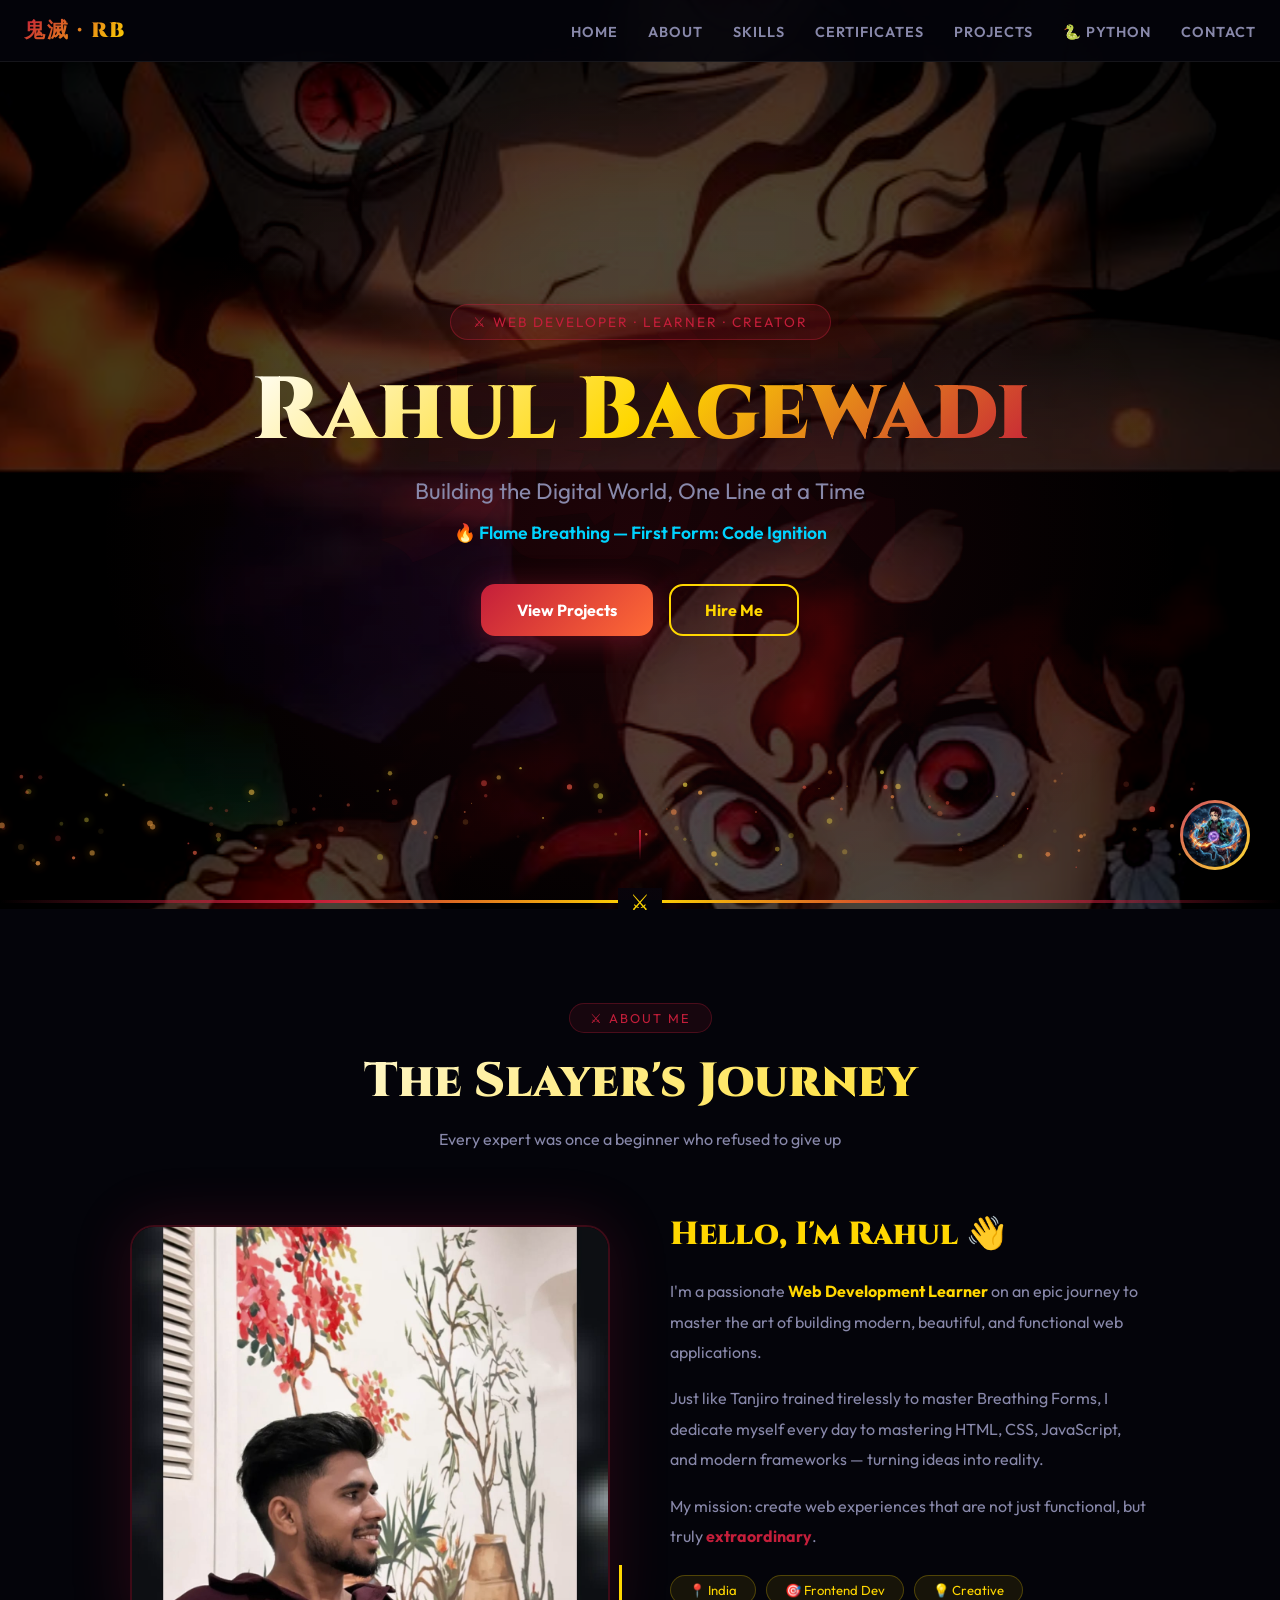
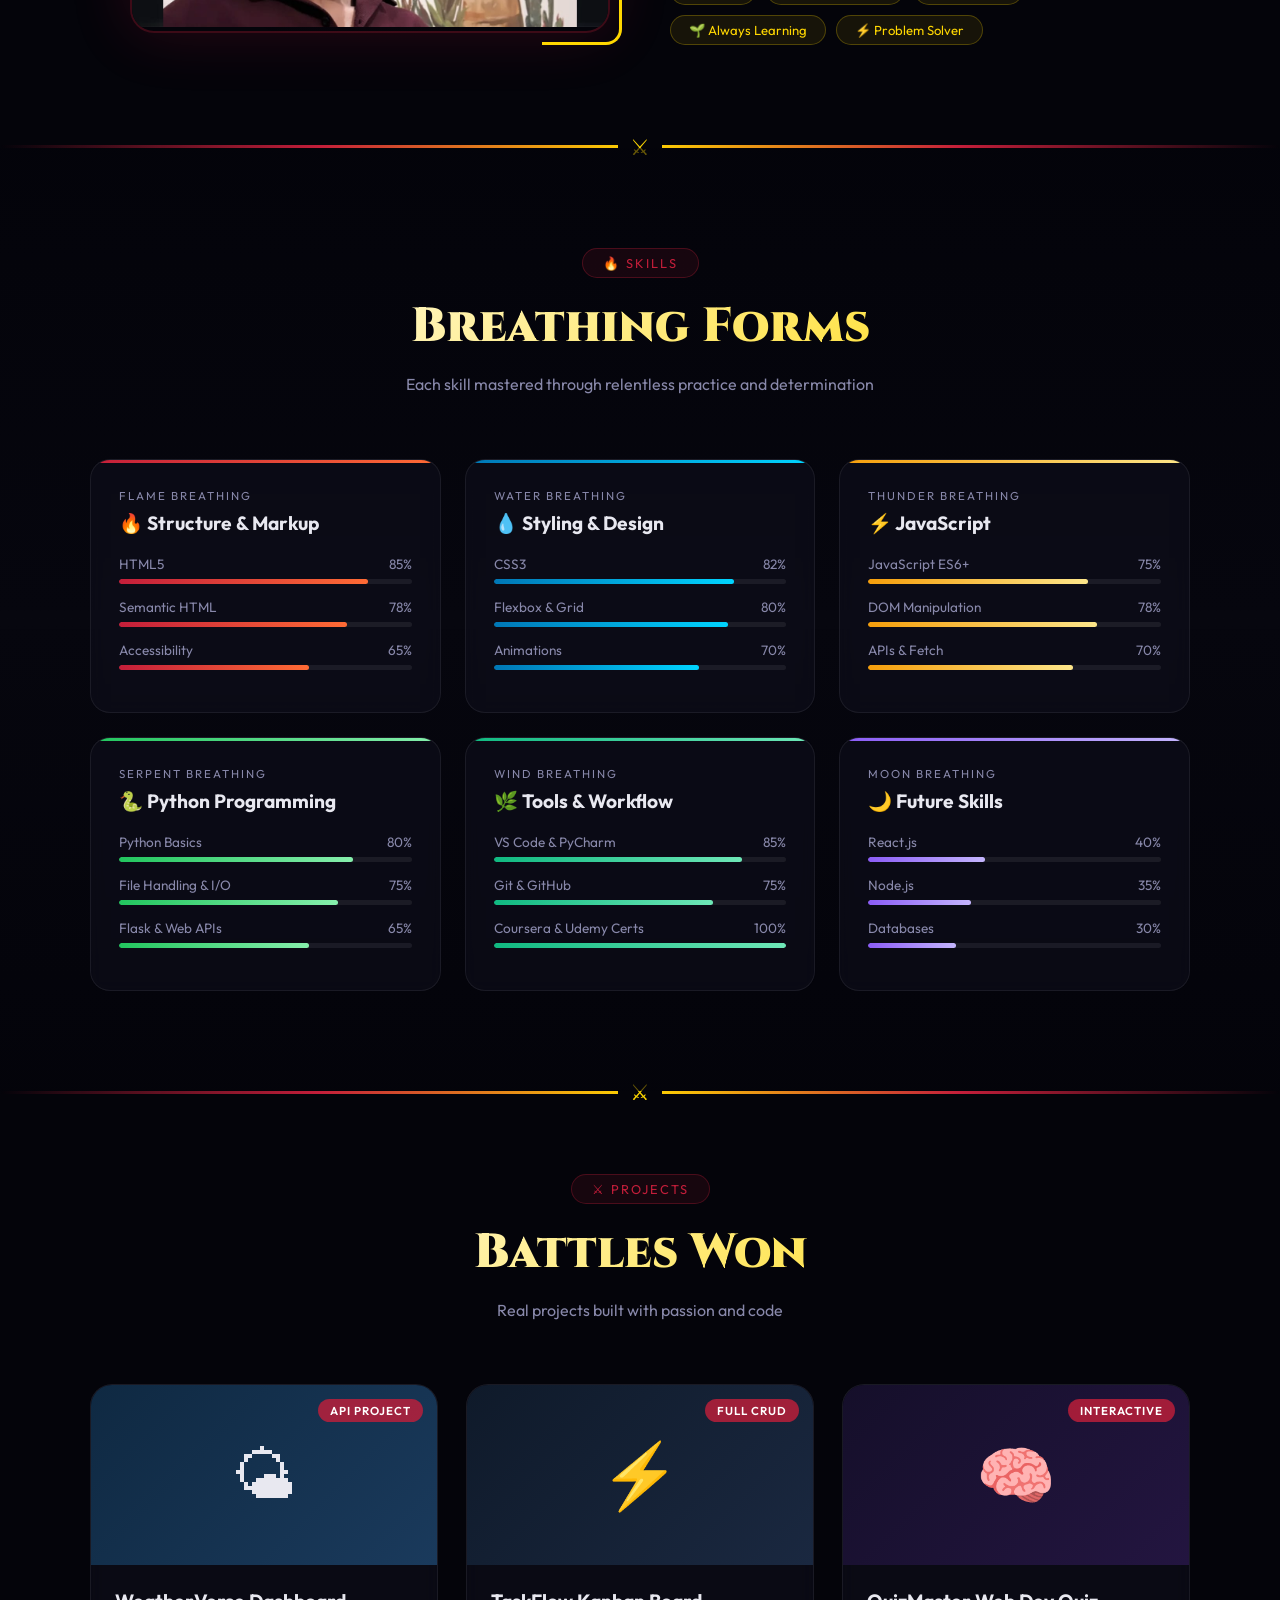
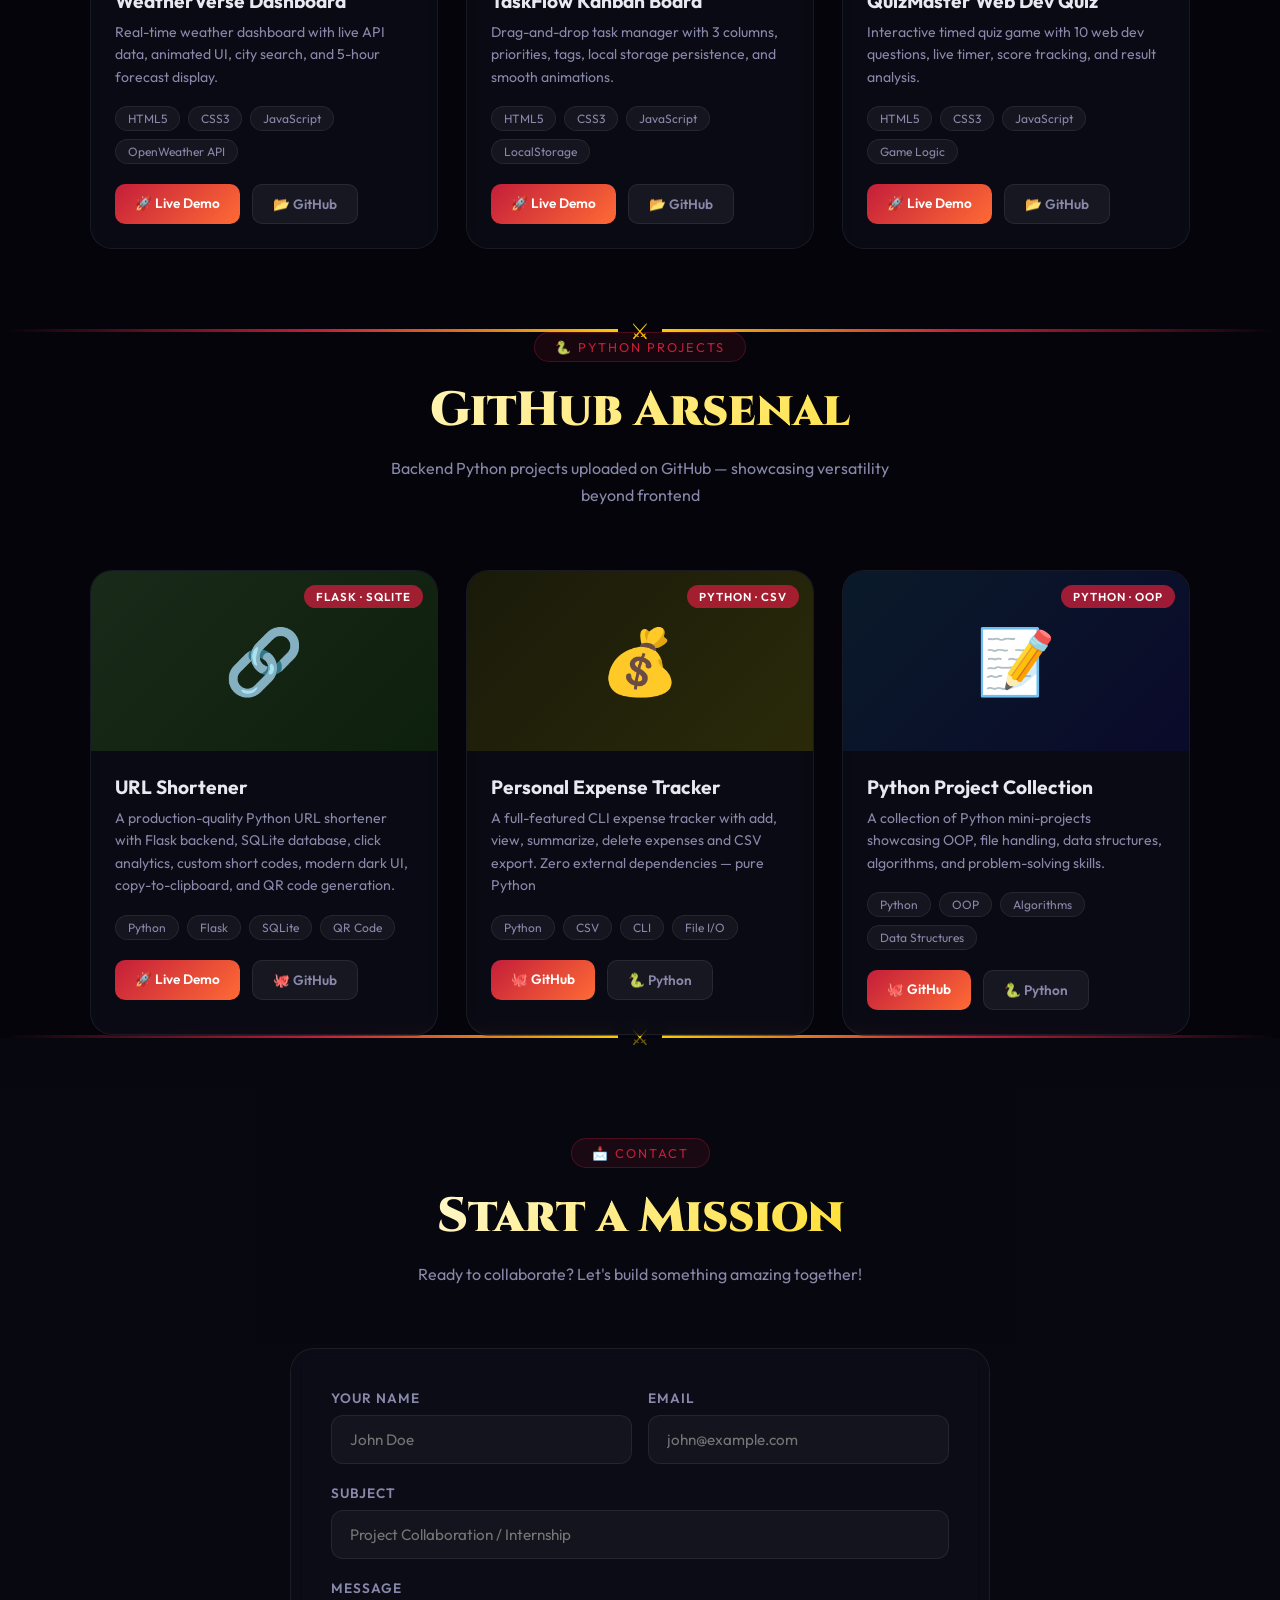
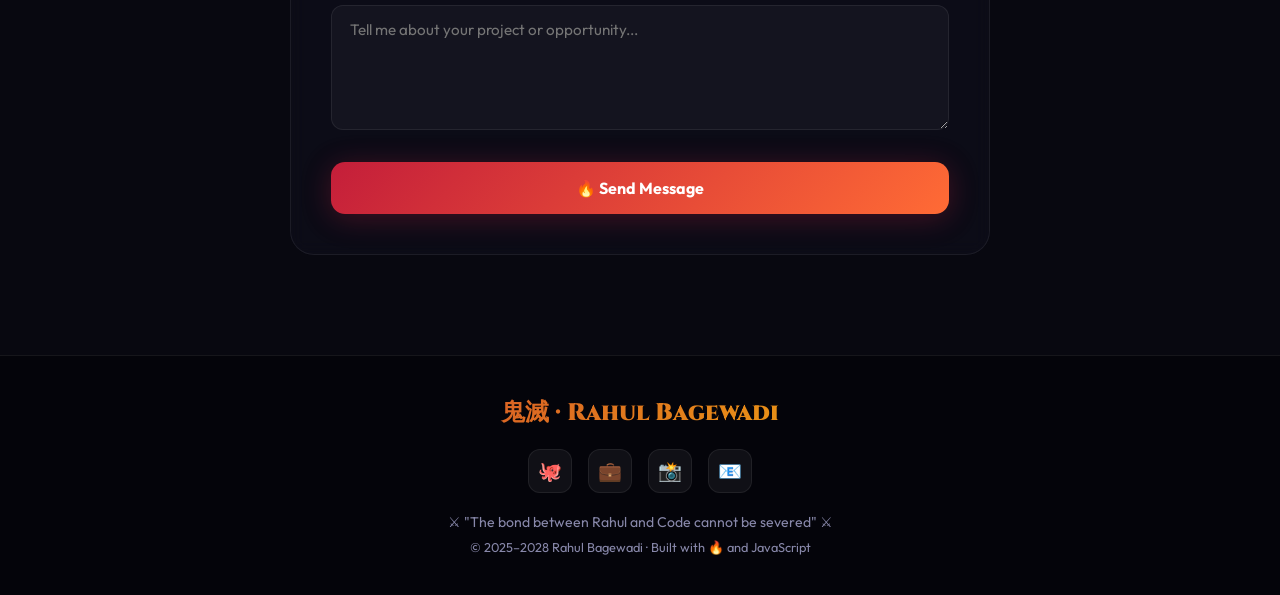
==== commit 086287aa: "chore: remove muzan demo and certificate section" ====
--- a/portfolio/index.html
+++ b/portfolio/index.html
@@ -452,59 +452,6 @@
         </div>
       </div>
 
-    </div>
-  </div>
-</section>
-
-<div class="flame-divider"></div>
-
-<!-- CERTIFICATES -->
-<section id="certificates">
-  <div class="cert-inner reveal">
-    <div class="sec-head">
-      <div class="sec-badge">📜 Certificates</div>
-      <div class="sec-title">Proof of Mastery</div>
-      <p class="sec-sub">Credentials earned from relentless training and learning</p>
-    </div>
-    <div class="cert-grid">
-
-      <!-- Certificate 1 -->
-      <div class="cert-card">
-        <div class="cert-img-wrap">
-          <!-- TODO: Replace placeholder src with actual image e.g. 'cert1.jpeg' -->
-          <img src="https://via.placeholder.com/600x400/16161e/fde68a?text=Udemy+Certificate" alt="Udemy Certificate"/>
-        </div>
-        <div class="cert-icon">🎓</div>
-        <div class="cert-title">Complete Web Development Bootcamp</div>
-        <div class="cert-issuer">Udemy</div>
-        <!-- TODO: Replace href # with actual verification link -->
-        <a href="#" class="cert-btn" target="_blank">Verify Credential</a>
-      </div>
-
-      <!-- Certificate 2 -->
-      <div class="cert-card">
-        <div class="cert-img-wrap">
-          <!-- TODO: Replace placeholder src with actual image e.g. 'cert2.jpeg' -->
-          <img src="https://via.placeholder.com/600x400/16161e/fde68a?text=Coursera+Certificate" alt="Coursera Certificate"/>
-        </div>
-        <div class="cert-icon">🎓</div>
-        <div class="cert-title">Advanced React & JavaScript</div>
-        <div class="cert-issuer">Coursera</div>
-        <!-- TODO: Replace href # with actual verification link -->
-        <a href="#" class="cert-btn" target="_blank">Verify Credential</a>
-      </div>
-
-      <!-- LinkedIn Linked Certificates -->
-      <div class="cert-card" style="border-color: rgba(10, 102, 194, 0.5);">
-        <div class="cert-img-wrap" style="display:flex; align-items:center; justify-content:center; background:rgba(255,255,255,0.02)">
-          <div style="font-size: 5rem;">💼</div>
-        </div>
-        <div class="cert-icon">📜</div>
-        <div class="cert-title">Verified Portfolio of Certifications</div>
-        <div class="cert-issuer">LinkedIn</div>
-        <a href="https://www.linkedin.com/in/rahul-r-bagewadi-4279012a7/details/certifications/" class="cert-btn" target="_blank" style="color: #0a66c2; border-color: rgba(10, 102, 194, 0.3); background: rgba(10, 102, 194, 0.1);">View All on LinkedIn</a>
-      </div>
-      
     </div>
   </div>
 </section>
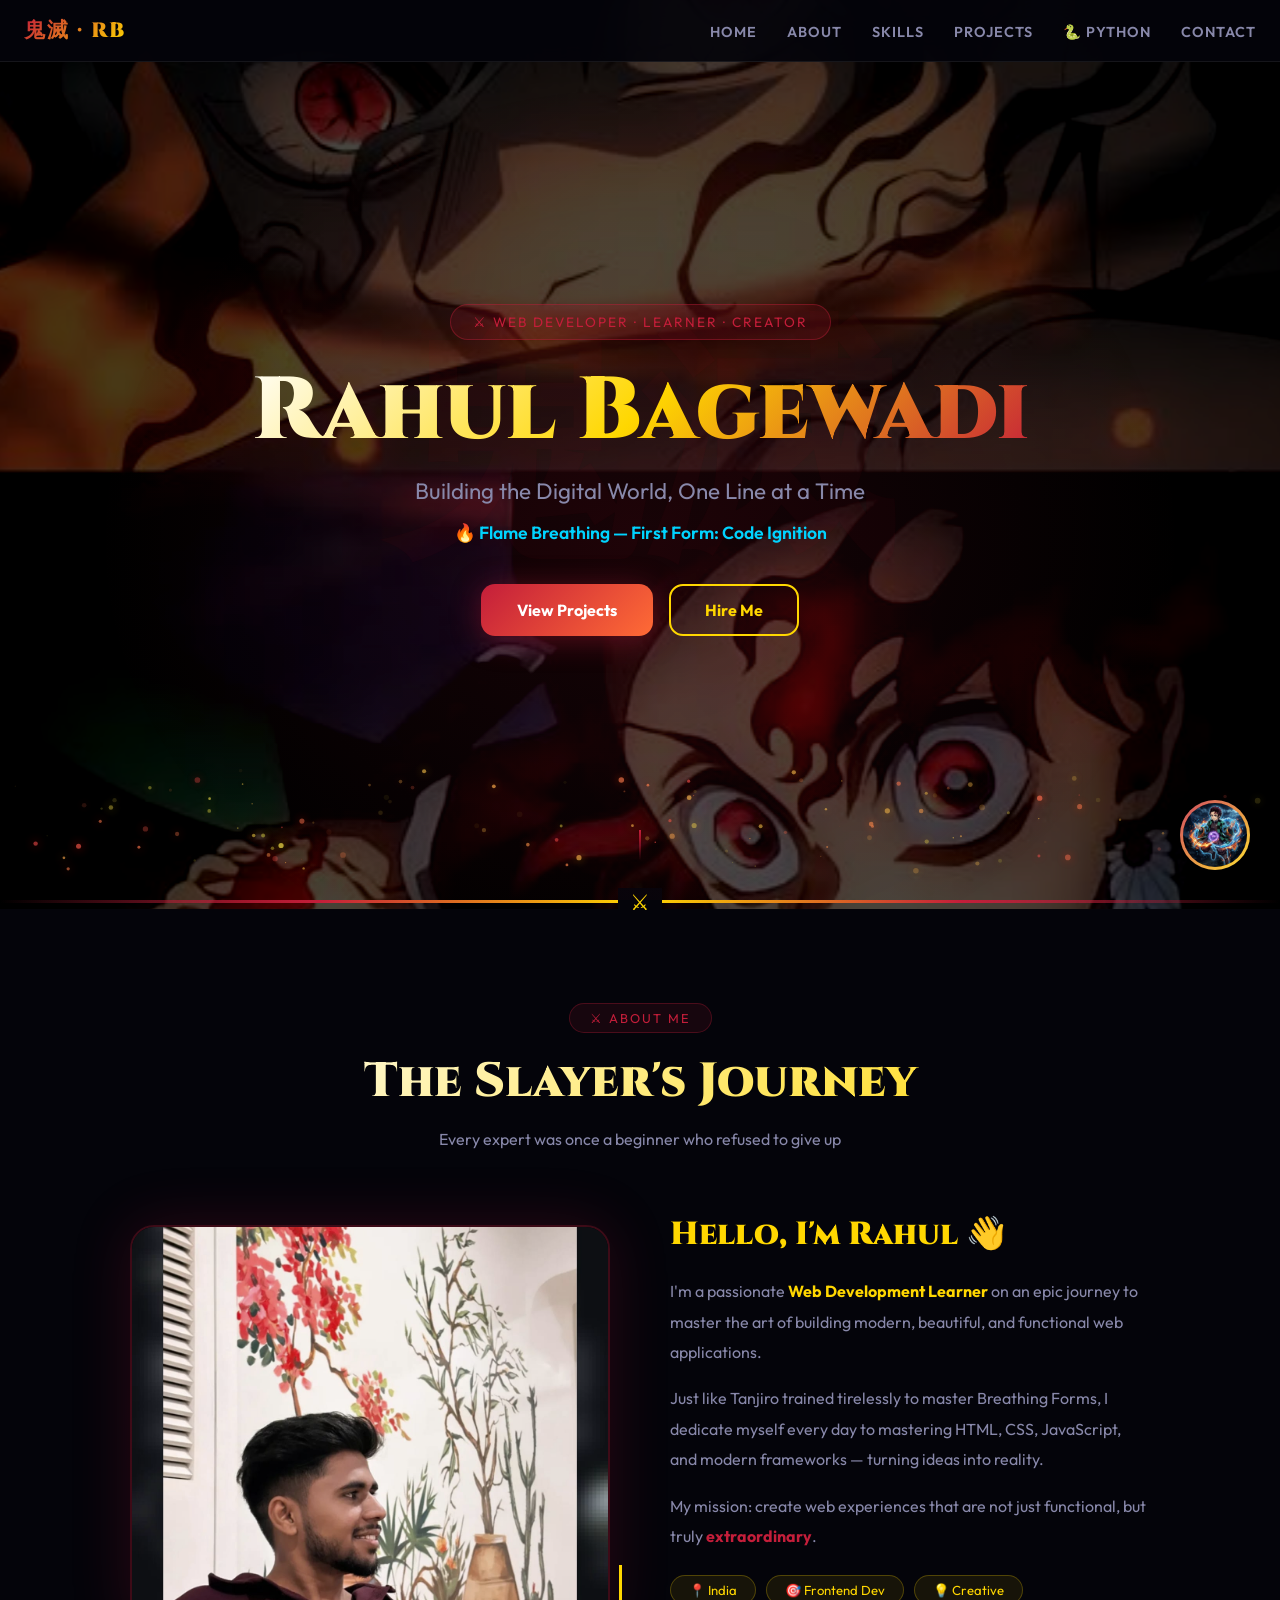
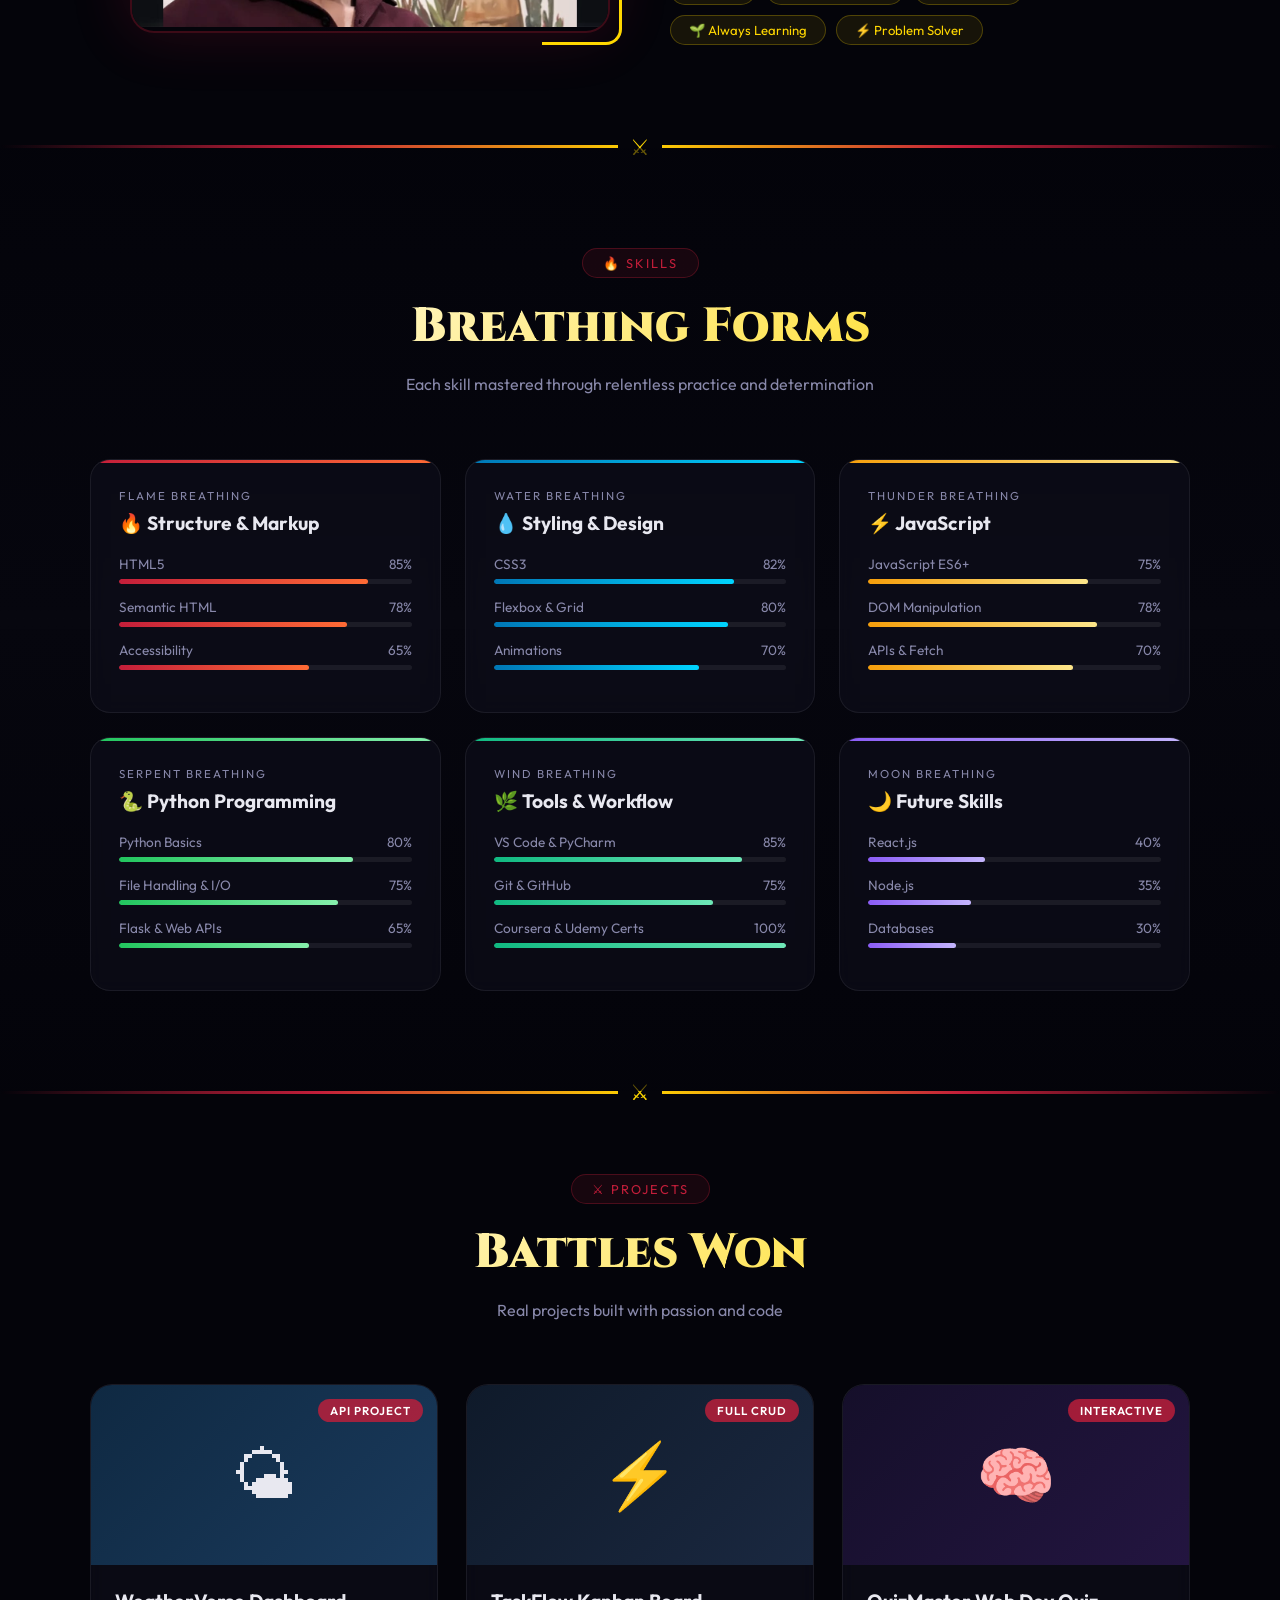
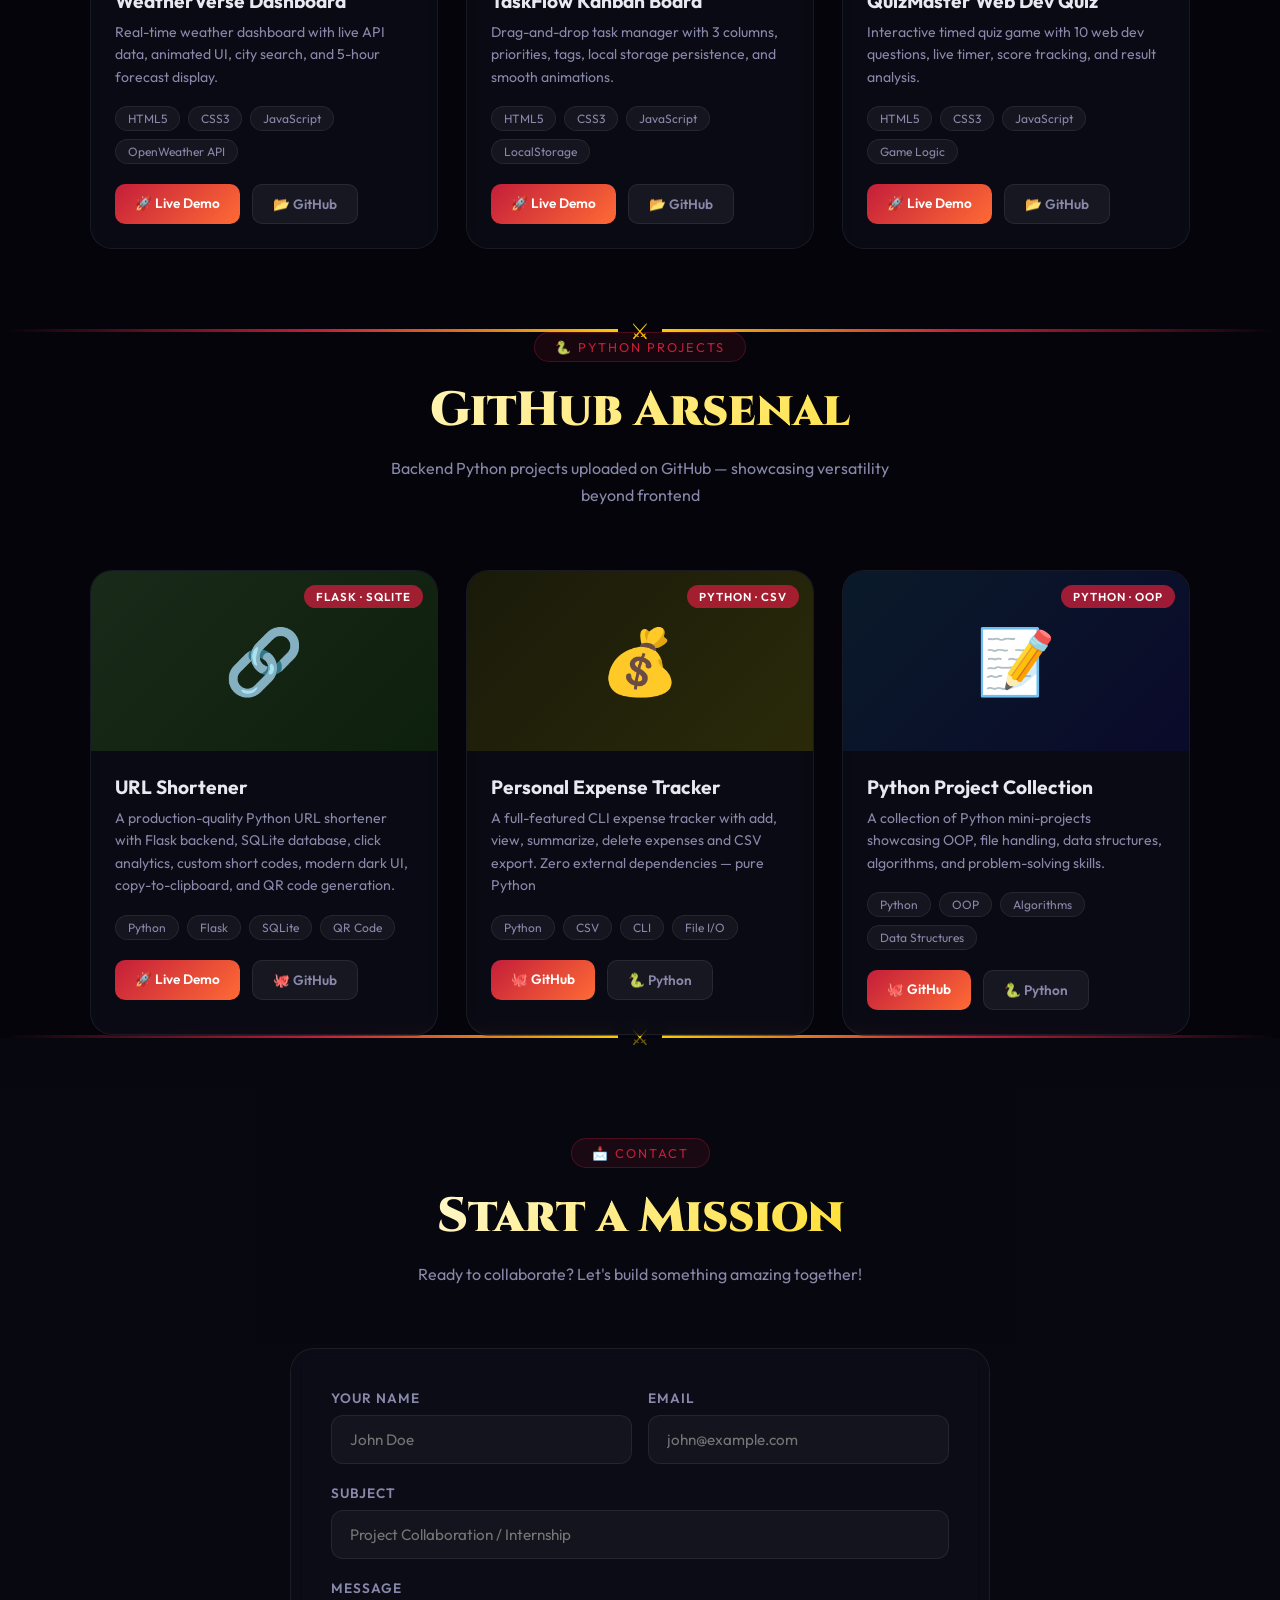
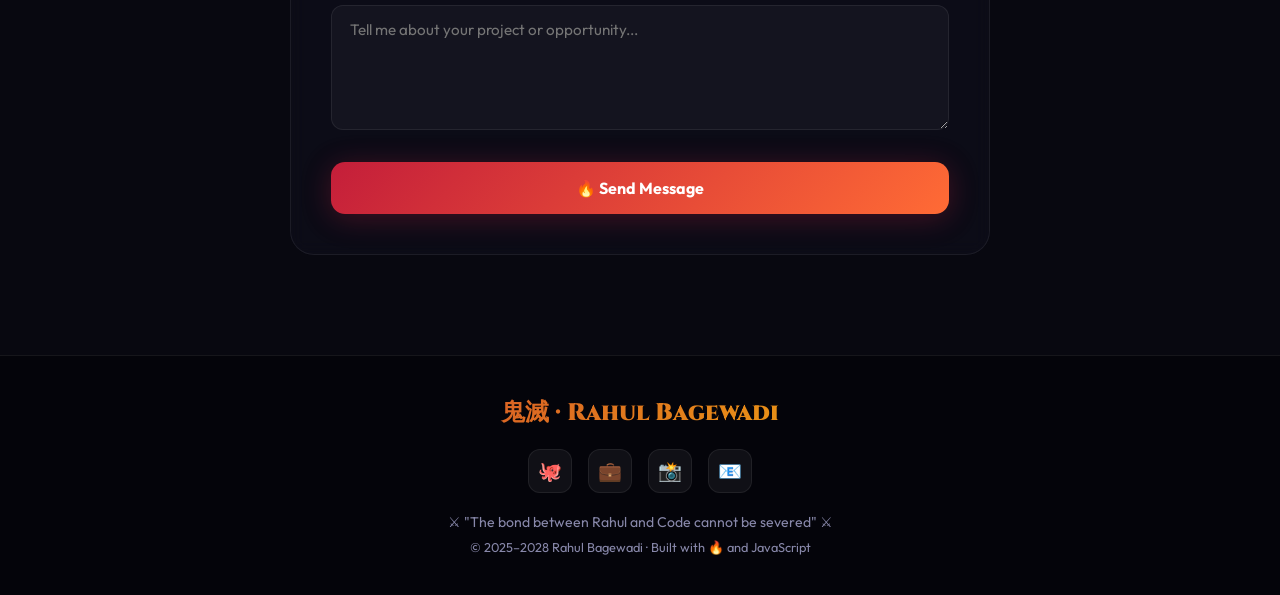
==== commit e430e032: "chore: remove dead css and nav links for certificates" ====
--- a/portfolio/index.html
+++ b/portfolio/index.html
@@ -141,23 +141,6 @@
 .stone .skill-fill{background:linear-gradient(90deg,#8b5cf6,#c4b5fd)}
 .serpent .skill-fill{background:linear-gradient(90deg,#22c55e,#86efac)}
 
-/* === CERTIFICATES === */
-#certificates{padding:80px 20px;background:var(--dark)}
-.cert-inner{max-width:1100px;margin:0 auto}
-.cert-grid{display:grid;grid-template-columns:repeat(auto-fit,minmax(320px,1fr));gap:32px}
-.cert-card{background:rgba(16,16,30,0.5);backdrop-filter:blur(8px);border:1px solid var(--border);border-radius:22px;padding:24px;text-align:center;transition:transform 0.4s,box-shadow 0.4s;cursor:default;position:relative;overflow:hidden}
-.cert-card::before{content:'';position:absolute;top:-50%;left:-50%;width:200%;height:200%;background:radial-gradient(circle,rgba(255,215,0,0.06),transparent 60%);opacity:0;transition:opacity 0.4s;pointer-events:none}
-.cert-card:hover{transform:translateY(-10px);box-shadow:0 30px 60px rgba(255,215,0,0.15);border-color:rgba(255,215,0,0.4)}
-.cert-card:hover::before{opacity:1}
-.cert-img-wrap{width:100%;height:220px;border-radius:14px;overflow:hidden;margin-bottom:20px;border:2px solid rgba(255,255,255,0.05);position:relative}
-.cert-img-wrap img{width:100%;height:100%;object-fit:cover;transition:transform 0.5s ease}
-.cert-card:hover .cert-img-wrap img{transform:scale(1.08)}
-.cert-icon{font-size:2rem;margin-bottom:12px;background:linear-gradient(135deg,var(--gold),var(--fire));-webkit-background-clip:text;-webkit-text-fill-color:transparent}
-.cert-title{font-size:1.15rem;font-weight:700;color:var(--text);margin-bottom:8px;line-height:1.4}
-.cert-issuer{font-size:0.85rem;color:var(--gold);font-weight:600;letter-spacing:1px;text-transform:uppercase;margin-bottom:16px}
-.cert-btn{display:inline-block;background:rgba(255,215,0,0.1);border:1px solid rgba(255,215,0,0.3);border-radius:12px;padding:10px 24px;color:var(--gold);font-size:0.85rem;font-weight:700;text-decoration:none;transition:all 0.3s;font-family:'Outfit',sans-serif}
-.cert-btn:hover{background:var(--gold);color:var(--dark)}
-
 #projects{padding:80px 20px}
 .projects-inner{max-width:1100px;margin:0 auto}
 .projects-grid{display:grid;grid-template-columns:repeat(auto-fit,minmax(300px,1fr));gap:28px}
@@ -238,7 +221,6 @@
 @media(max-width:600px){
   #about{padding:80px 20px}
   #skills{padding:80px 20px}
-  #certificates{padding:80px 20px}
   #projects{padding:80px 20px}
   #python-projects{padding:80px 20px}
   #contact{padding:80px 20px}
@@ -277,7 +259,6 @@
     <li><a href="#hero" onclick="closeNav()">Home</a></li>
     <li><a href="#about" onclick="closeNav()">About</a></li>
     <li><a href="#skills" onclick="closeNav()">Skills</a></li>
-    <li><a href="#certificates" onclick="closeNav()">Certificates</a></li>
     <li><a href="#projects" onclick="closeNav()">Projects</a></li>
     <li><a href="#python-projects" onclick="closeNav()">🐍 Python</a></li>
     <li><a href="#contact" onclick="closeNav()">Contact</a></li>
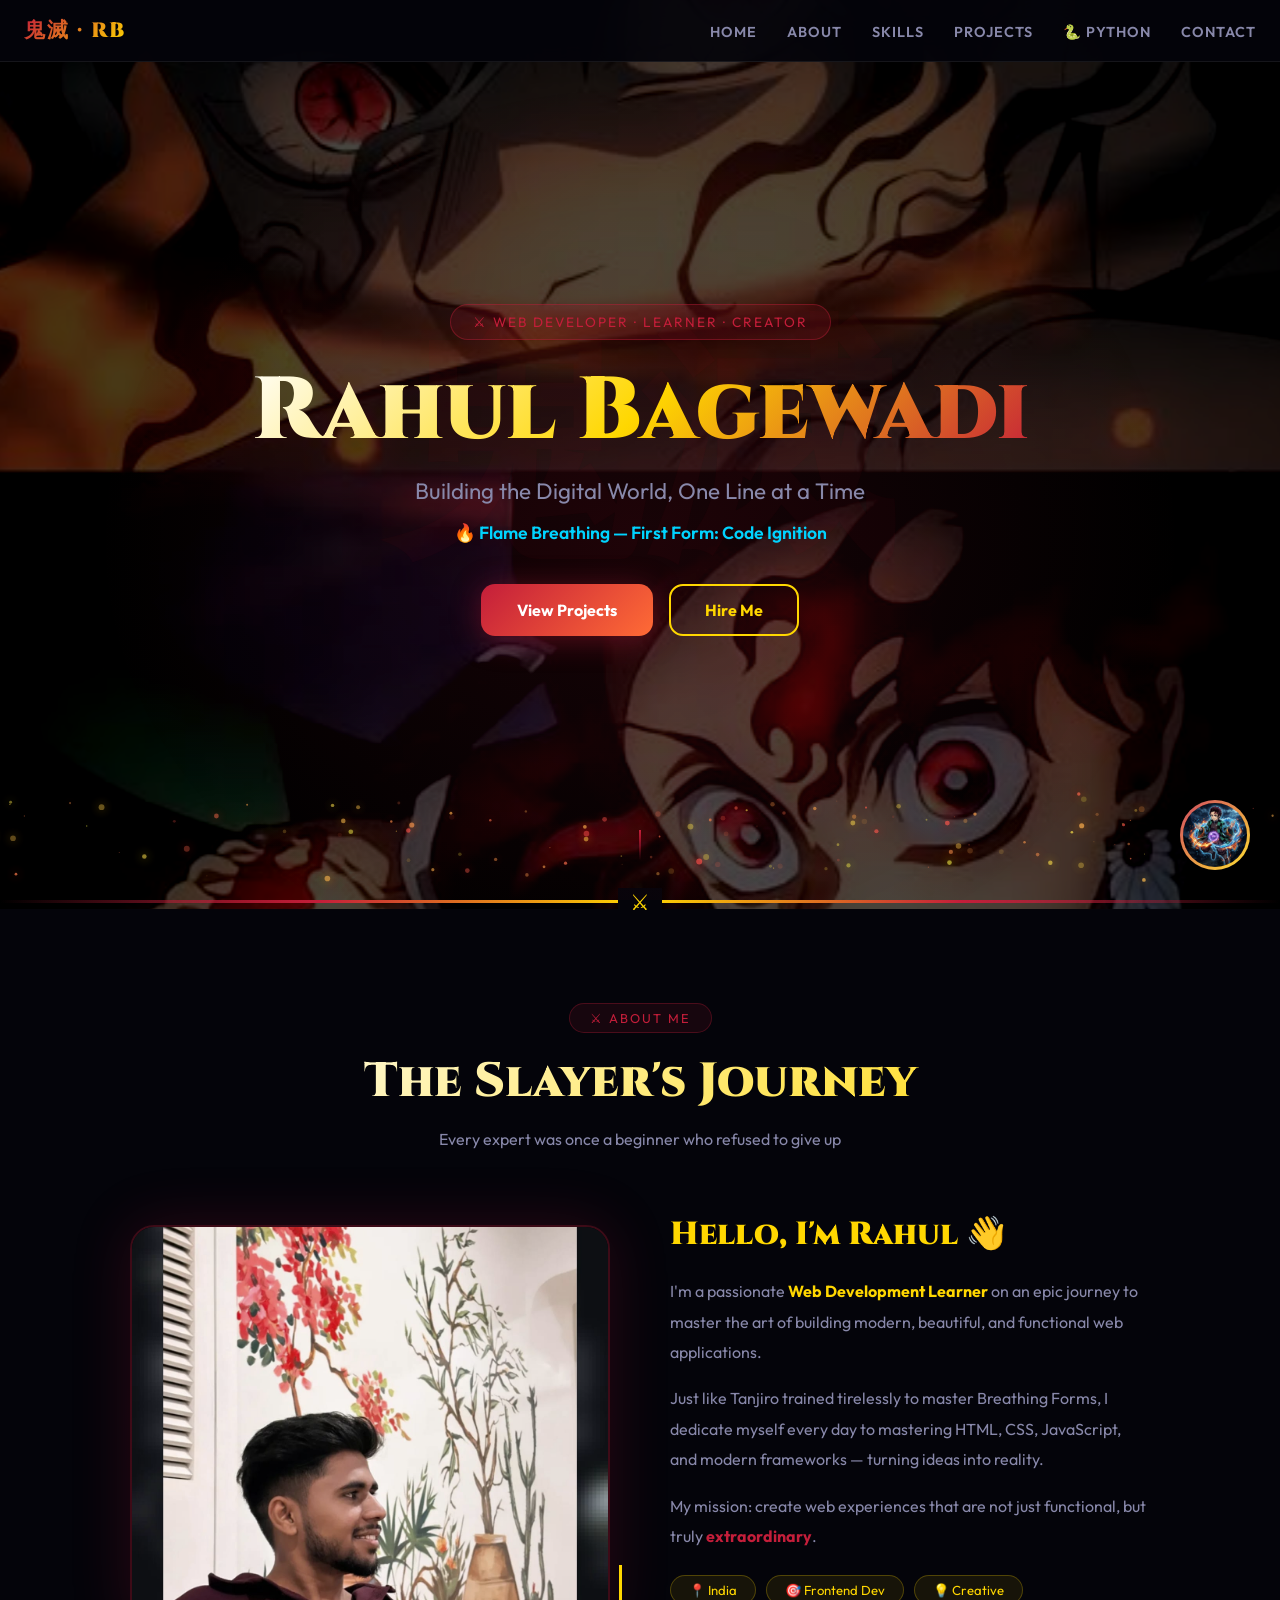
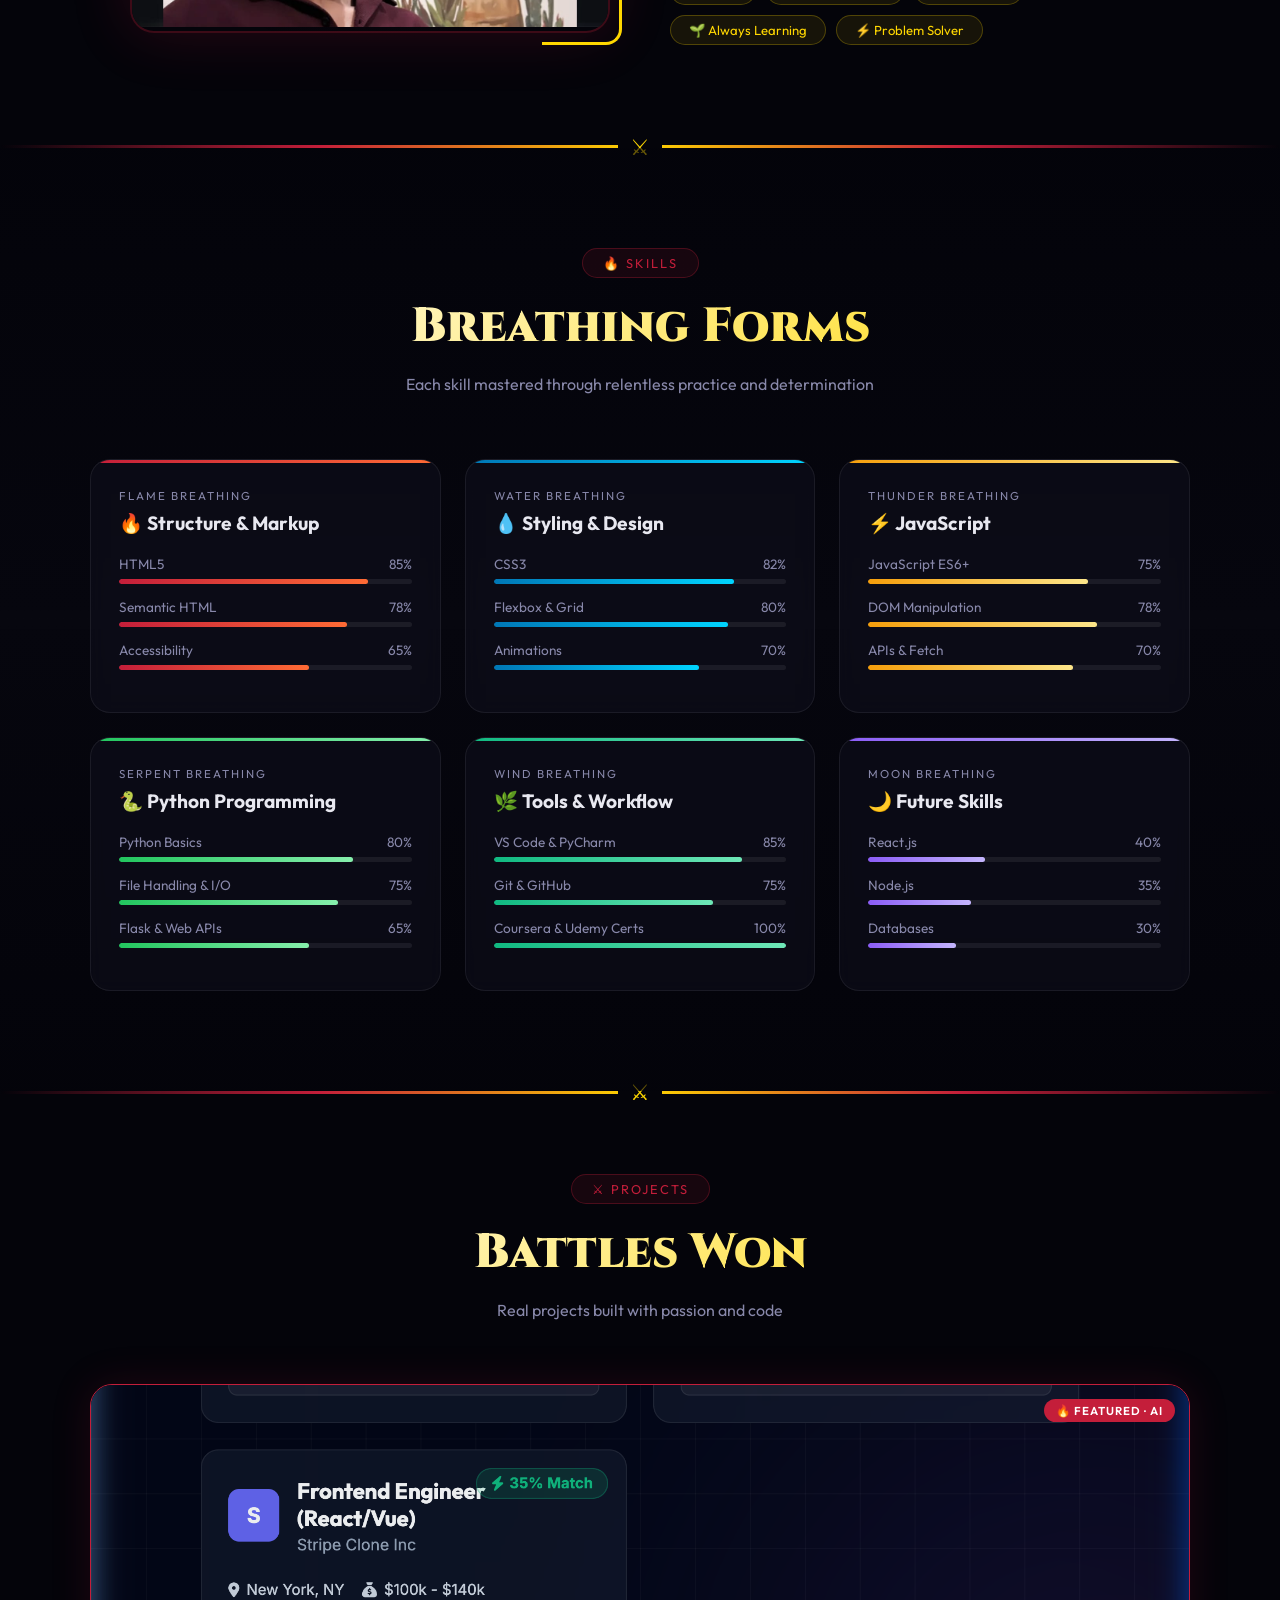
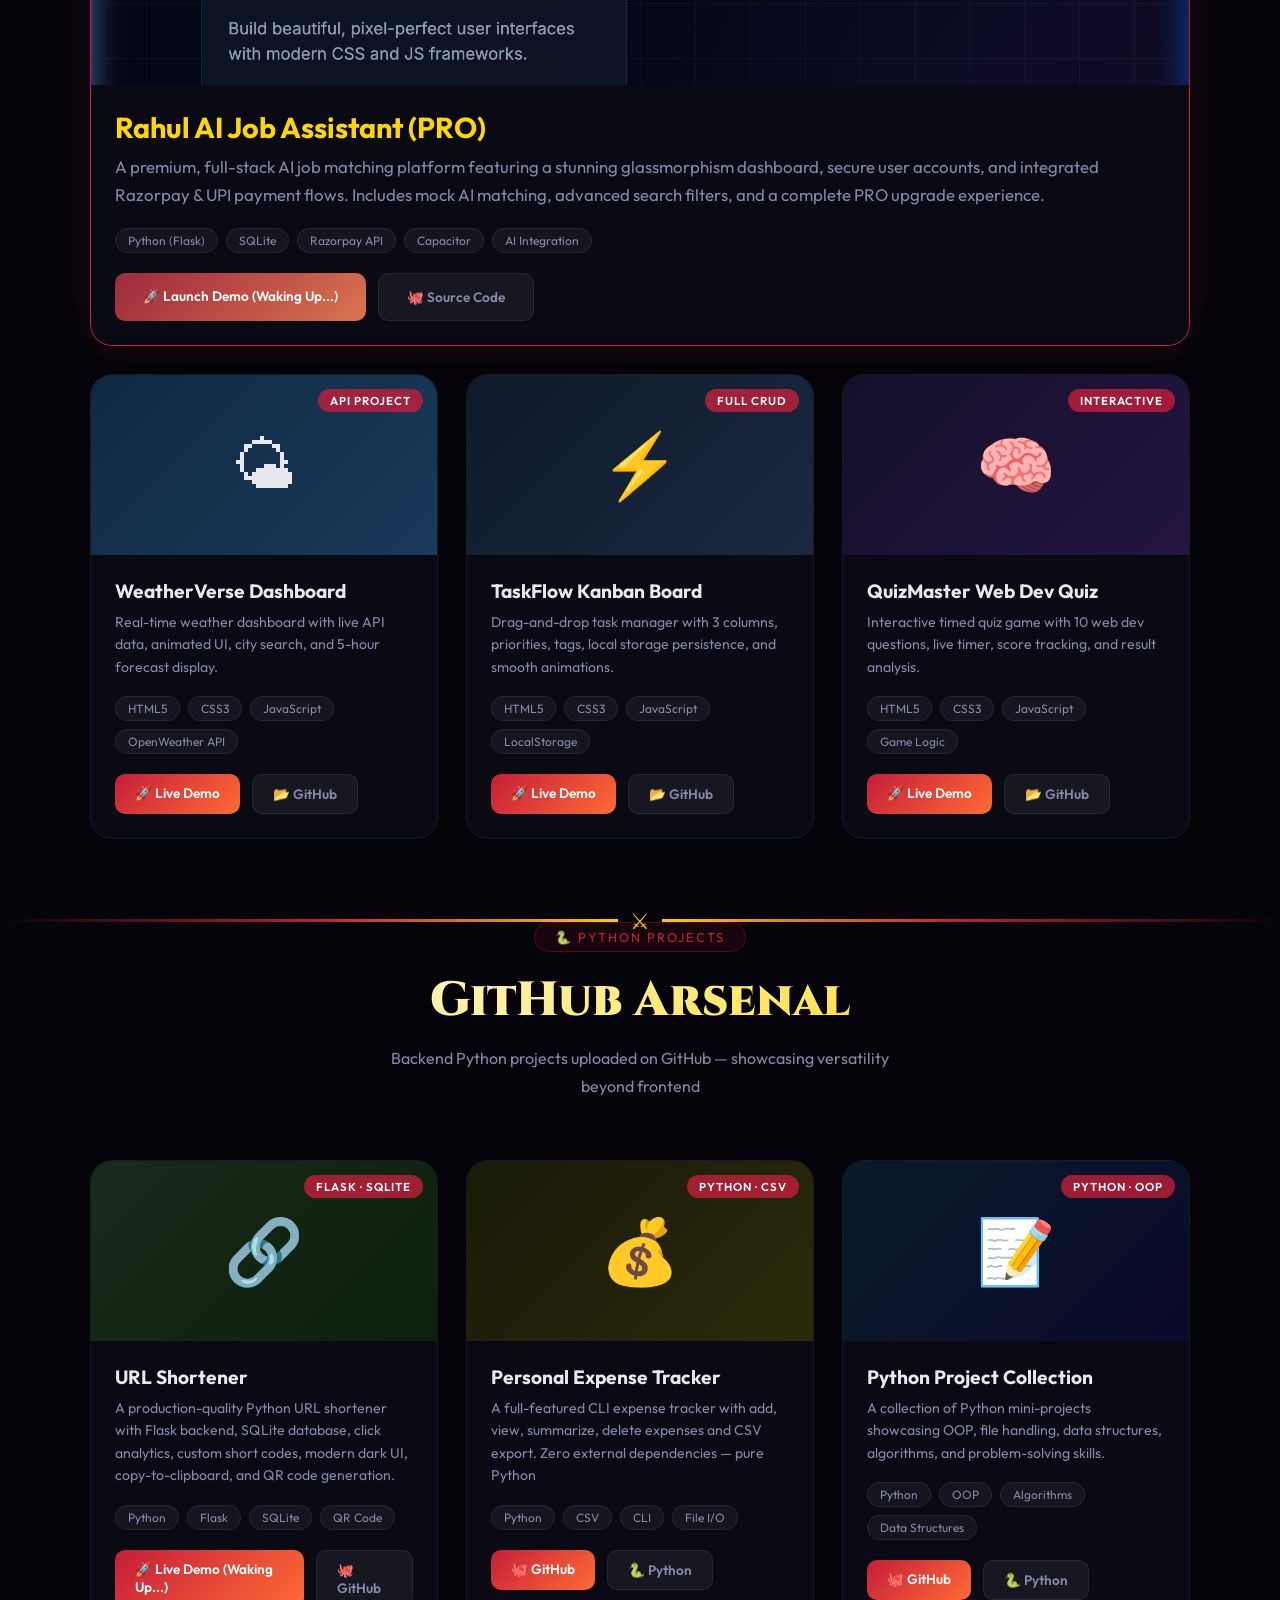
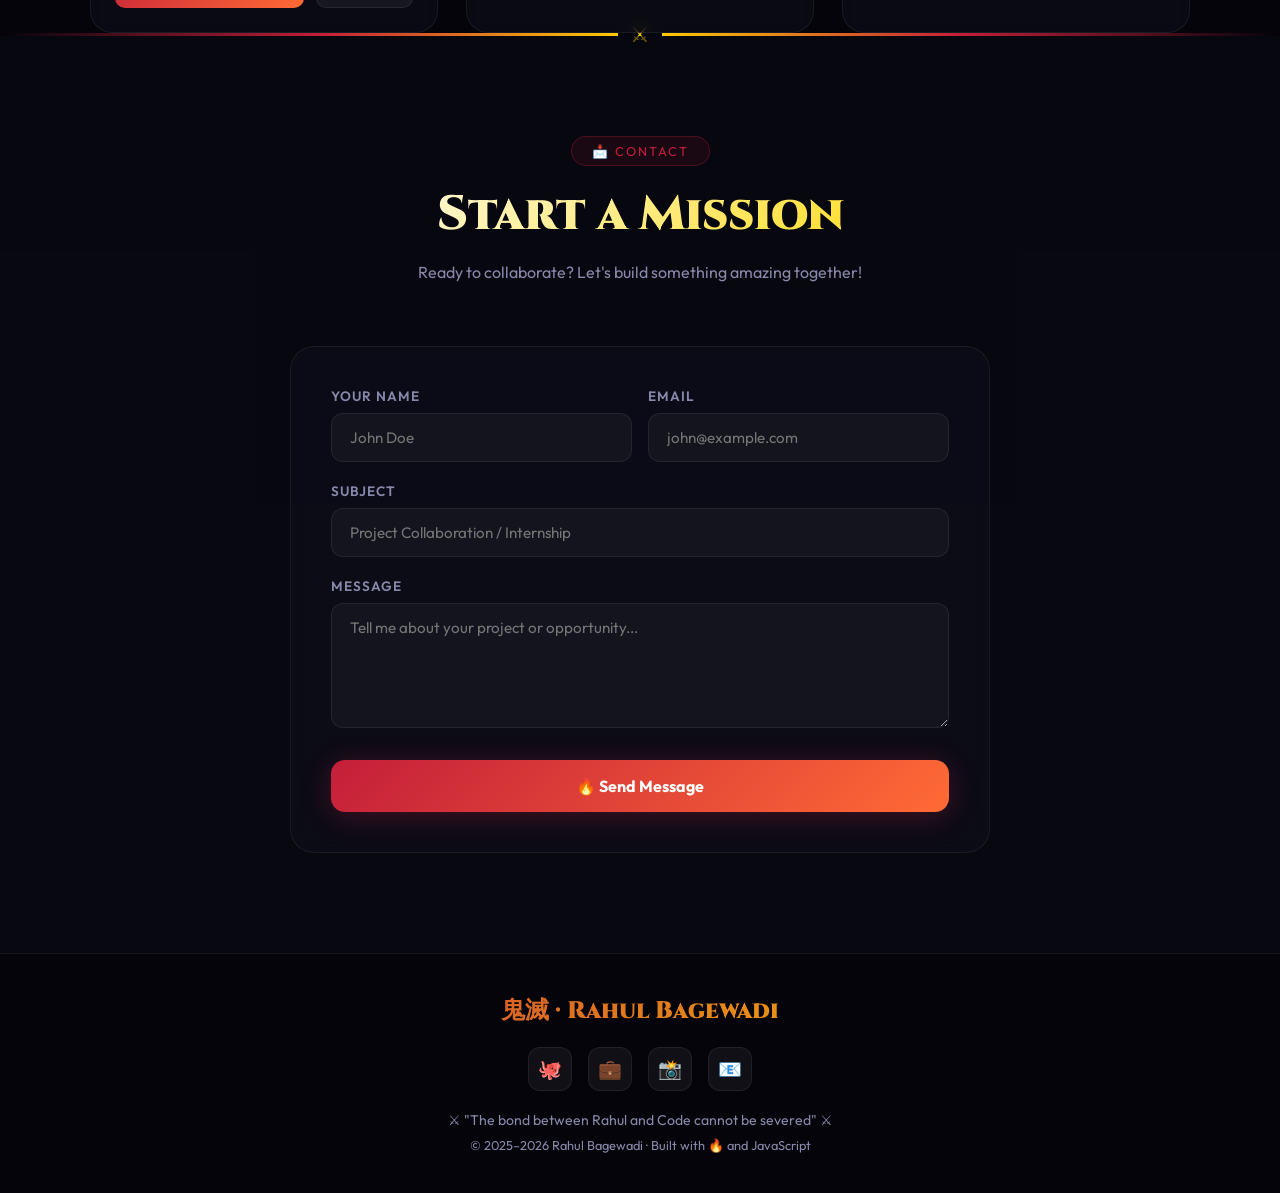
==== commit ee3ff6b6: "Infinite Resilience: Portfolio Hardening & Job Assistant Live Sync" ====
--- a/portfolio/index.html
+++ b/portfolio/index.html
@@ -6,6 +6,7 @@
 <title>Rahul Bagewadi – Web Developer Portfolio</title>
 <meta name="description" content="Web Developer portfolio inspired by Demon Slayer anime. Featuring animated effects and AI voice assistant."/>
 <link href="https://fonts.googleapis.com/css2?family=Cinzel:wght@700;900&family=Outfit:wght@300;400;600;700;900&display=swap" rel="stylesheet"/>
+<script src="../shared/error-handler.js"></script>
 <style>
 *,*::before,*::after{box-sizing:border-box;margin:0;padding:0}
 :root{
@@ -448,6 +449,22 @@
       <p class="sec-sub">Real projects built with passion and code</p>
     </div>
     <div class="projects-grid">
+      <div class="proj-card featured" style="grid-column: 1 / -1; border-color: var(--fire); box-shadow: 0 0 40px rgba(196,30,58,0.15);">
+        <div class="proj-banner" style="background-image: url('job_assistant.png'); background-size: cover; background-position: center; height: 300px;">
+          <div class="proj-tag" style="background: var(--fire);">🔥 Featured · AI</div>
+        </div>
+        <div class="proj-body">
+          <div class="proj-title" style="font-size: 1.8rem; color: var(--gold);">Rahul AI Job Assistant (PRO)</div>
+          <div class="proj-desc" style="font-size: 1.05rem; line-height: 1.7;">A premium, full-stack AI job matching platform featuring a stunning glassmorphism dashboard, secure user accounts, and integrated Razorpay & UPI payment flows. Includes mock AI matching, advanced search filters, and a complete PRO upgrade experience.</div>
+          <div class="proj-stack">
+            <span class="stack-tag">Python (Flask)</span><span class="stack-tag">SQLite</span><span class="stack-tag">Razorpay API</span><span class="stack-tag">Capacitor</span><span class="stack-tag">AI Integration</span>
+          </div>
+          <div class="proj-links">
+            <a class="proj-link primary" href="https://rahul-ai-job-asistant.onrender.com/" target="_blank" rel="noopener noreferrer" id="job-assistant-link" style="text-decoration:none; padding: 14px 28px;">🚀 Launch Demo</a>
+            <a class="proj-link secondary" href="https://github.com/bagewadirahulr-byte/rahul-ai-job-assistant" target="_blank" rel="noopener noreferrer" style="text-decoration:none; padding: 14px 28px;">🐙 Source Code</a>
+          </div>
+        </div>
+      </div>
       <div class="proj-card">
         <div class="proj-banner weather">
           <span>🌤</span>
@@ -516,7 +533,6 @@
       <p class="sec-sub">Backend Python projects uploaded on GitHub — showcasing versatility beyond frontend</p>
     </div>
     <div class="projects-grid">
-
       <div class="proj-card">
         <div class="proj-banner" style="background:linear-gradient(135deg,#1a2a1a,#0d1f0d)">
           <span>🔗</span>
@@ -529,7 +545,7 @@
             <span class="stack-tag">Python</span><span class="stack-tag">Flask</span><span class="stack-tag">SQLite</span><span class="stack-tag">QR Code</span>
           </div>
           <div class="proj-links">
-            <a class="proj-link primary" href="https://snapurl-qd00.onrender.com" target="_blank" style="text-decoration:none">🚀 Live Demo</a>
+            <a class="proj-link primary" href="https://snapurl-qd00.onrender.com" target="_blank" id="url-shortener-link" style="text-decoration:none">🚀 Live Demo</a>
             <a class="proj-link secondary" href="https://github.com/bagewadirahulr-byte/web-dev-portfolio/tree/main/python-url-shortener" target="_blank" style="text-decoration:none">🐙 GitHub</a>
           </div>
         </div>
@@ -613,13 +629,13 @@
 <footer>
   <div class="footer-logo">鬼滅 · Rahul Bagewadi</div>
   <div class="social-links">
-    <a href="https://github.com/bagewadirahulr-byte" target="_blank" class="soc-btn" style="text-decoration:none;display:flex;align-items:center;justify-content:center;color:white;" title="GitHub">🐙</a>
-    <a href="https://linkedin.com/in/rahul-r-bagewadi-4279012a7/" target="_blank" class="soc-btn" style="text-decoration:none;display:flex;align-items:center;justify-content:center;color:white;" title="LinkedIn">💼</a>
-    <a href="https://www.instagram.com/rahul__bagewadi?igsh=MXMxd3cya3M4MnFkZg%3D%3D" target="_blank" class="soc-btn" style="text-decoration:none;display:flex;align-items:center;justify-content:center;color:white;" title="Instagram">📸</a>
-    <a href="mailto:bagewadirahulr@gmail.com" target="_blank" class="soc-btn" style="text-decoration:none;display:flex;align-items:center;justify-content:center;color:white;" title="Email">📧</a>
+    <a href="https://github.com/bagewadirahulr-byte" target="_blank" rel="noopener noreferrer" class="soc-btn" style="text-decoration:none;display:flex;align-items:center;justify-content:center;color:white;" title="GitHub">🐙</a>
+    <a href="https://linkedin.com/in/rahul-r-bagewadi-4279012a7/" target="_blank" rel="noopener noreferrer" class="soc-btn" style="text-decoration:none;display:flex;align-items:center;justify-content:center;color:white;" title="LinkedIn">💼</a>
+    <a href="https://www.instagram.com/rahul__bagewadi?igsh=MXMxd3cya3M4MnFkZg%3D%3D" target="_blank" rel="noopener noreferrer" class="soc-btn" style="text-decoration:none;display:flex;align-items:center;justify-content:center;color:white;" title="Instagram">📸</a>
+    <a href="mailto:bagewadirahulr@gmail.com" target="_blank" rel="noopener noreferrer" class="soc-btn" style="text-decoration:none;display:flex;align-items:center;justify-content:center;color:white;" title="Email">📧</a>
   </div>
   <p>⚔ "The bond between Rahul and Code cannot be severed" ⚔</p>
-  <p style="margin-top:8px;font-size:0.8rem">© 2025–2028 Rahul Bagewadi · Built with 🔥 and JavaScript</p>
+  <p style="margin-top:8px;font-size:0.8rem">© <span id="copyright-year">2025–2028</span> Rahul Bagewadi · Built with 🔥 and JavaScript</p>
 </footer>
 
 <!-- TOAST -->
@@ -794,6 +810,10 @@
 let panelOpen=false;
 let currentUtter=null;
 function toggleAssistant(){
+  if(!('speechSynthesis' in window)){
+    if(window.ErrorHandler) window.ErrorHandler.showToast('Voice features not supported by this browser.', 'info');
+    return;
+  }
   const panel=document.getElementById('assistantPanel');
   panelOpen=!panelOpen;
   panel.style.display=panelOpen?'block':'none';
@@ -802,7 +822,7 @@
 const scripts={
   intro:`Greetings, honored Recruiter-san! I am Tanjiro, guide to Rahul Bagewadi's portfolio. Rahul is a passionate web development learner from India, dedicated to mastering the art of building modern web applications. Like a demon slayer training to master breathing forms, Rahul trains every day to become an exceptional web developer. He is creative, hardworking, and brings tremendous potential to any team!`,
   skills:`Let me tell you about Rahul's technical skills, which we call Breathing Forms! In Flame Breathing, Rahul has mastered HTML5 to 85 percent proficiency. In Water Breathing, his CSS3 and responsive design skills reach 82 percent. In Thunder Breathing, his JavaScript and DOM manipulation skills are at 75 percent. In Serpent Breathing, Rahul has strong Python skills — including file handling, Flask web framework, and building real backend projects! He also knows Git, GitHub, and VS Code very well. His future goals include React and Node.js. He is constantly growing stronger!`,
-  projects:`Rahul has completed three incredible projects! First, WeatherVerse — a real-time weather dashboard that fetches live data from APIs and shows beautiful animated weather cards. Second, TaskFlow — a Kanban board with drag and drop functionality, priorities, and local storage. Third, QuizMaster — an interactive timed quiz game for web development knowledge. Each project showcases his ability to build real, functional applications from scratch!`,
+  projects:`Rahul's latest masterpiece is the Rahul AI Job Assistant PRO! It is a massive full-stack application with a stunning glassmorphism dashboard, secure login systems, and real-world payment integrations like Razorpay. It helps users find their dream jobs using AI matching logic! He has also built WeatherVerse — a live dashboard fetching global weather data, TaskFlow — a drag-and-drop Kanban board for productivity, and QuizMaster — a timed web development quiz. Rahul's range as a developer is truly impressive!`,
   hire:`Dear Recruiter-san, Rahul Bagewadi would be an outstanding addition to your team! He is a fast learner, creative thinker, and dedicated developer. He brings enthusiasm, passion, and a growth mindset to every project. Whether it is an internship or junior developer role, Rahul will exceed your expectations! Please do not miss this opportunity. Select Rahul, and witness his journey from learner to master web developer! Thank you for visiting this portfolio!`
 };
 
@@ -844,6 +864,33 @@
   document.getElementById('hamburgerBtn').classList.remove('open');
   document.getElementById('navLinks').classList.remove('open');
 }
+
+// ===== ULTRA-STABILITY INIT =====
+window.addEventListener('load', () => {
+    // 1. Dynamic Year
+    if(window.ErrorHandler) window.ErrorHandler.updateCopyright('copyright-year', 2025);
+
+    // 2. Service Health Monitor
+    async function monitorServices() {
+        const jobLnk = document.getElementById('job-assistant-link');
+        const urlLnk = document.getElementById('url-shortener-link');
+
+        if(window.ErrorHandler) {
+            const jobUp = await window.ErrorHandler.checkHealth('https://rahul-ai-job-asistant.onrender.com/health');
+            if(jobLnk) {
+                jobLnk.textContent = jobUp ? '🚀 Launch Demo (Online)' : '🚀 Launch Demo (Waking Up...)';
+                if(!jobUp) jobLnk.style.filter = 'grayscale(0.3)';
+                else jobLnk.style.filter = 'none';
+            }
+
+            const urlUp = await window.ErrorHandler.checkHealth('https://snapurl-qd00.onrender.com');
+            if(urlLnk) {
+                urlLnk.textContent = urlUp ? '🚀 Live Demo (Online)' : '🚀 Live Demo (Waking Up...)';
+            }
+        }
+    }
+    monitorServices();
+});
 </script>
 </body>
 </html>
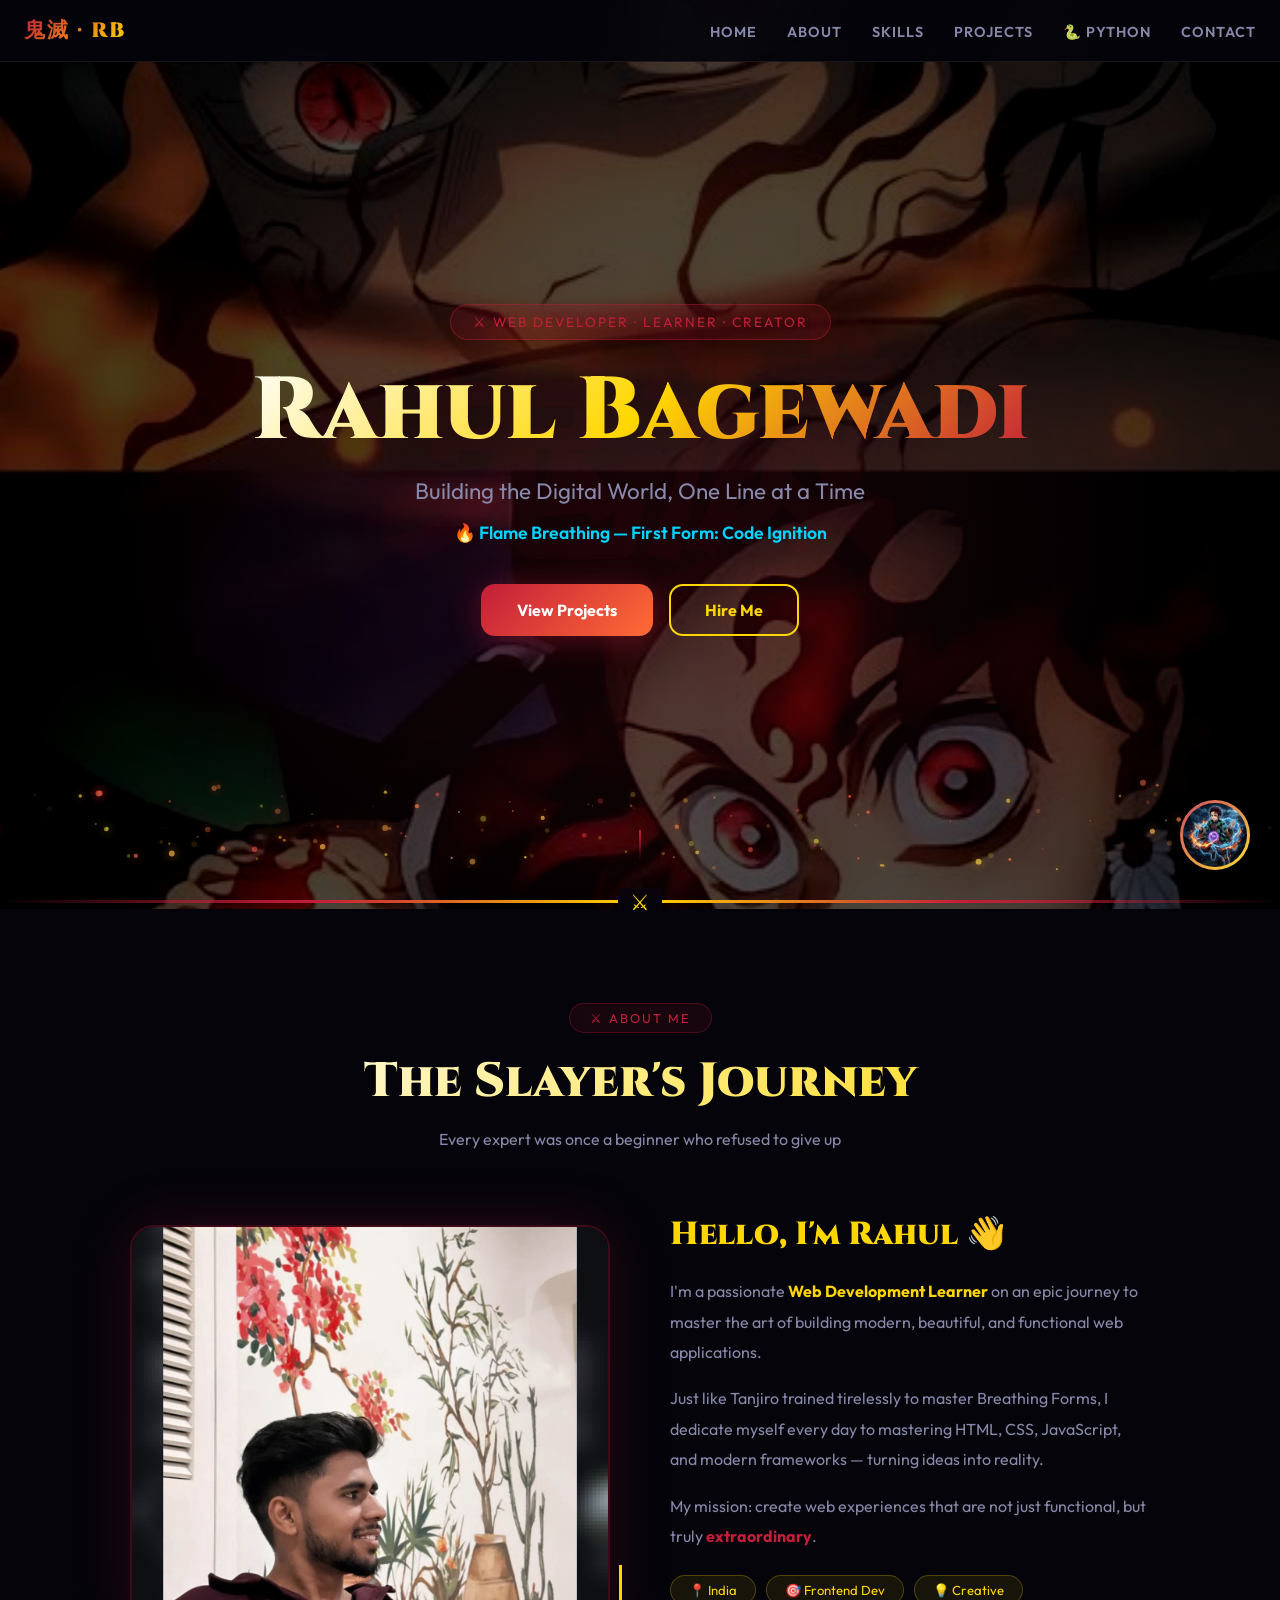
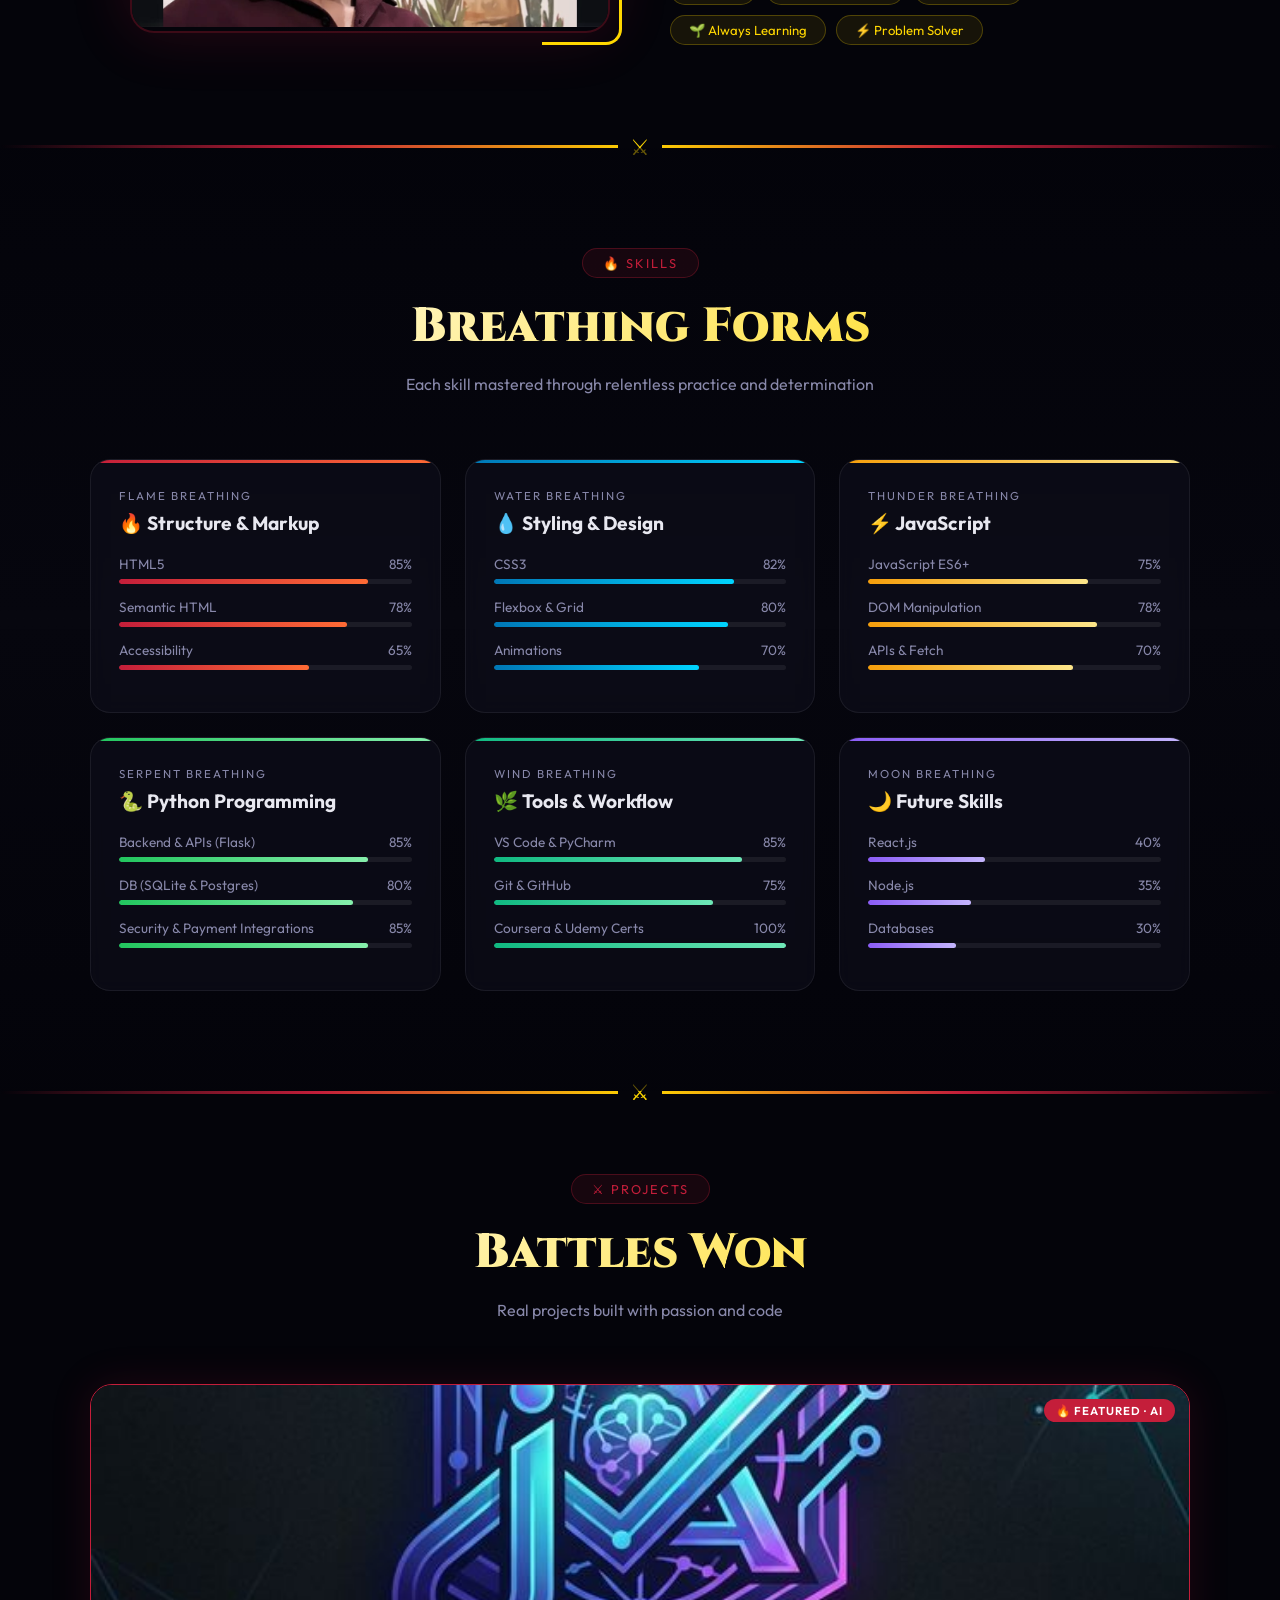
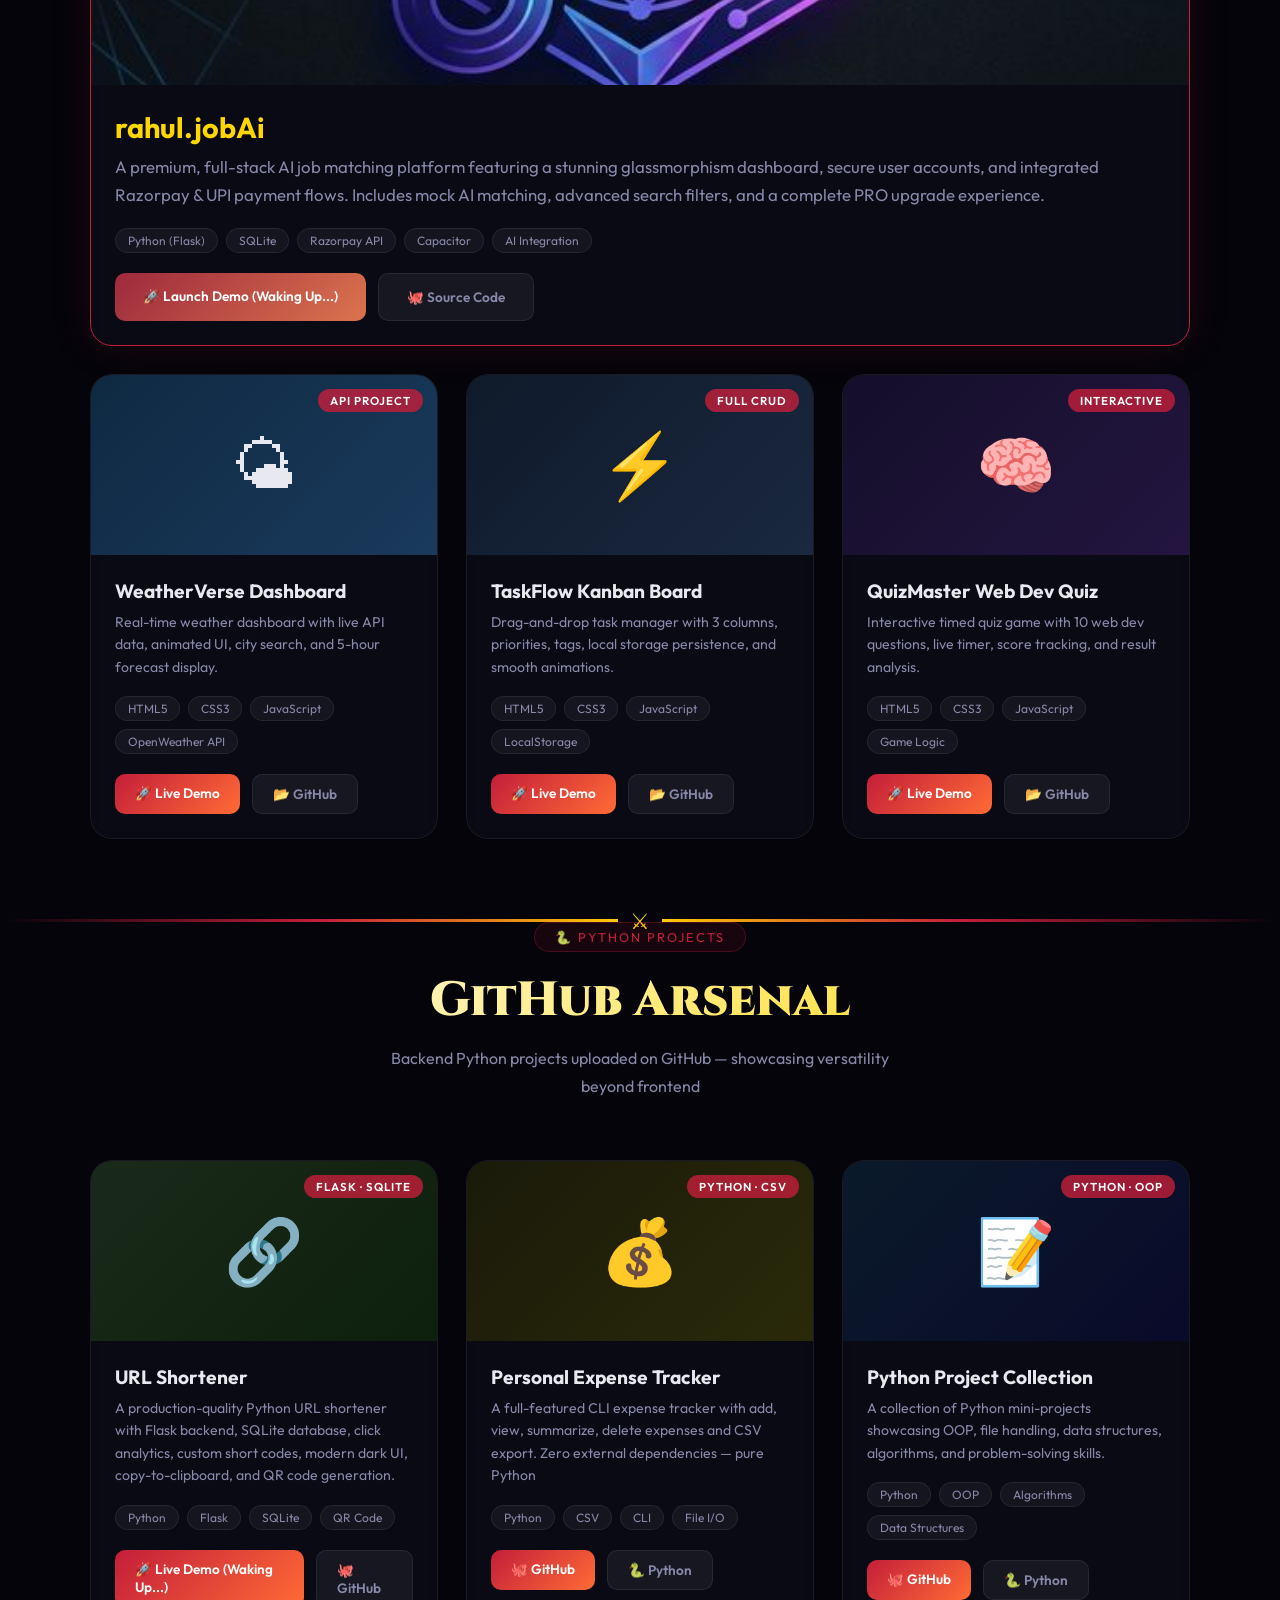
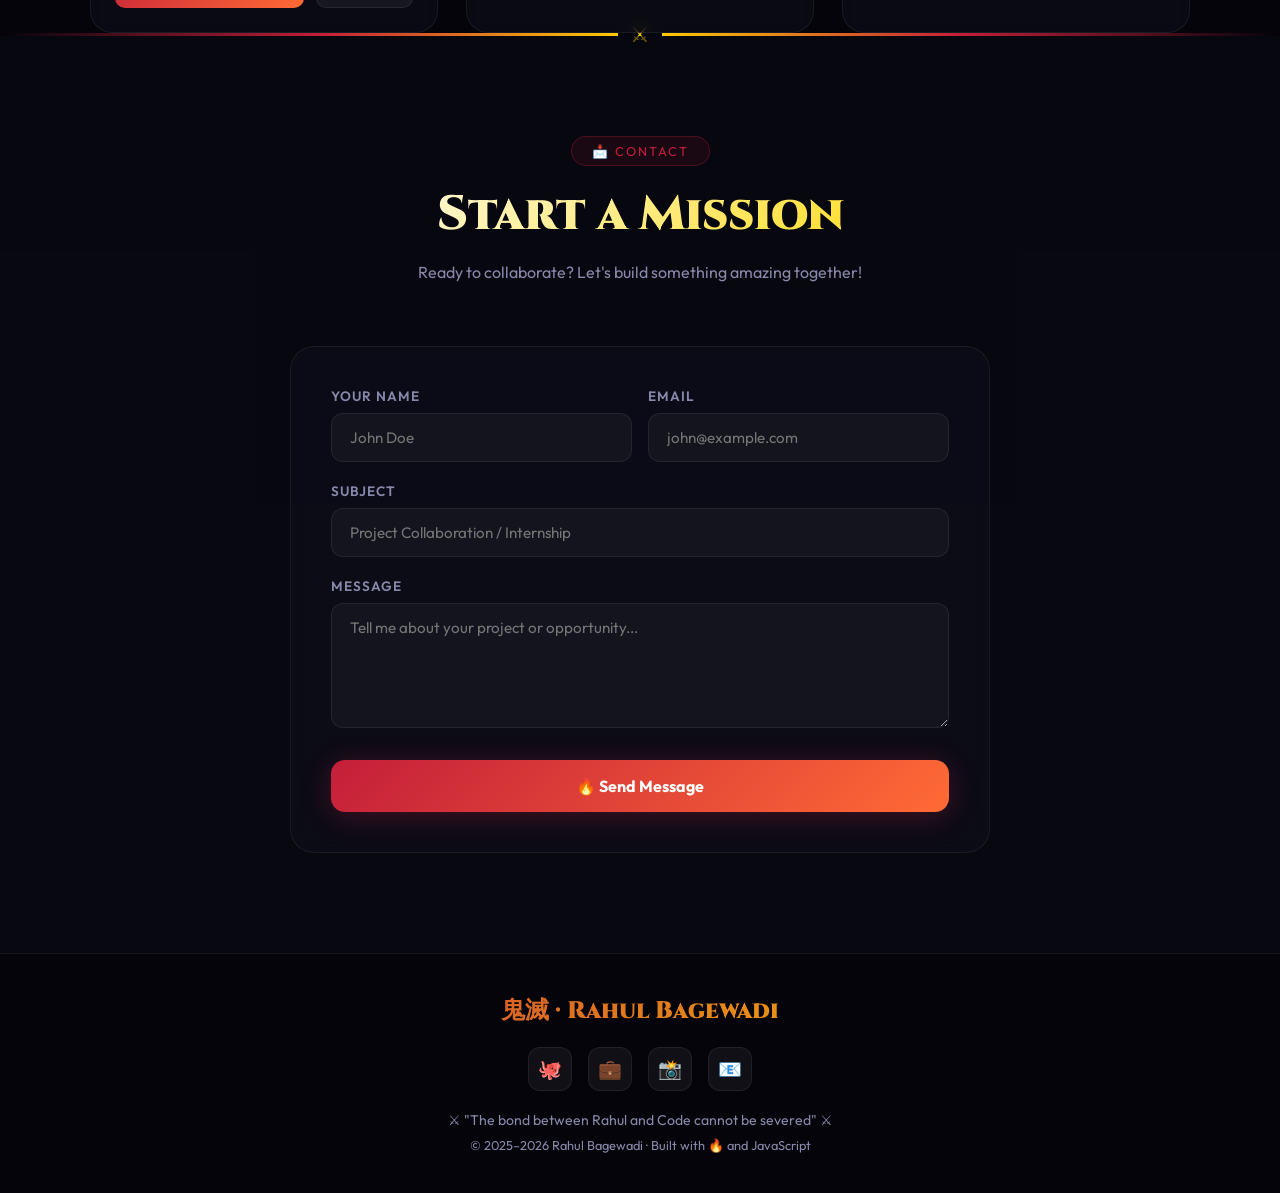
==== commit ff6853bb: "feat: updated portfolio with rahul.jobAi project and upgraded Python skills" ====
--- a/portfolio/index.html
+++ b/portfolio/index.html
@@ -387,16 +387,16 @@
         <div class="skill-form-name">Serpent Breathing</div>
         <div class="skill-main">🐍 Python Programming</div>
         <div class="skill-item">
-          <div class="skill-label"><span>Python Basics</span><span>80%</span></div>
+          <div class="skill-label"><span>Backend & APIs (Flask)</span><span>85%</span></div>
+          <div class="skill-bar"><div class="skill-fill" data-w="85" style="width:0%"></div></div>
+        </div>
+        <div class="skill-item">
+          <div class="skill-label"><span>DB (SQLite & Postgres)</span><span>80%</span></div>
           <div class="skill-bar"><div class="skill-fill" data-w="80" style="width:0%"></div></div>
         </div>
         <div class="skill-item">
-          <div class="skill-label"><span>File Handling & I/O</span><span>75%</span></div>
-          <div class="skill-bar"><div class="skill-fill" data-w="75" style="width:0%"></div></div>
-        </div>
-        <div class="skill-item">
-          <div class="skill-label"><span>Flask & Web APIs</span><span>65%</span></div>
-          <div class="skill-bar"><div class="skill-fill" data-w="65" style="width:0%"></div></div>
+          <div class="skill-label"><span>Security & Payment Integrations</span><span>85%</span></div>
+          <div class="skill-bar"><div class="skill-fill" data-w="85" style="width:0%"></div></div>
         </div>
       </div>
 
@@ -450,11 +450,11 @@
     </div>
     <div class="projects-grid">
       <div class="proj-card featured" style="grid-column: 1 / -1; border-color: var(--fire); box-shadow: 0 0 40px rgba(196,30,58,0.15);">
-        <div class="proj-banner" style="background-image: url('job_assistant.png'); background-size: cover; background-position: center; height: 300px;">
+        <div class="proj-banner" style="background-image: url('rahul_jobai_logo.png'); background-size: cover; background-position: center; height: 300px;">
           <div class="proj-tag" style="background: var(--fire);">🔥 Featured · AI</div>
         </div>
         <div class="proj-body">
-          <div class="proj-title" style="font-size: 1.8rem; color: var(--gold);">Rahul AI Job Assistant (PRO)</div>
+          <div class="proj-title" style="font-size: 1.8rem; color: var(--gold);">rahul.jobAi</div>
           <div class="proj-desc" style="font-size: 1.05rem; line-height: 1.7;">A premium, full-stack AI job matching platform featuring a stunning glassmorphism dashboard, secure user accounts, and integrated Razorpay & UPI payment flows. Includes mock AI matching, advanced search filters, and a complete PRO upgrade experience.</div>
           <div class="proj-stack">
             <span class="stack-tag">Python (Flask)</span><span class="stack-tag">SQLite</span><span class="stack-tag">Razorpay API</span><span class="stack-tag">Capacitor</span><span class="stack-tag">AI Integration</span>
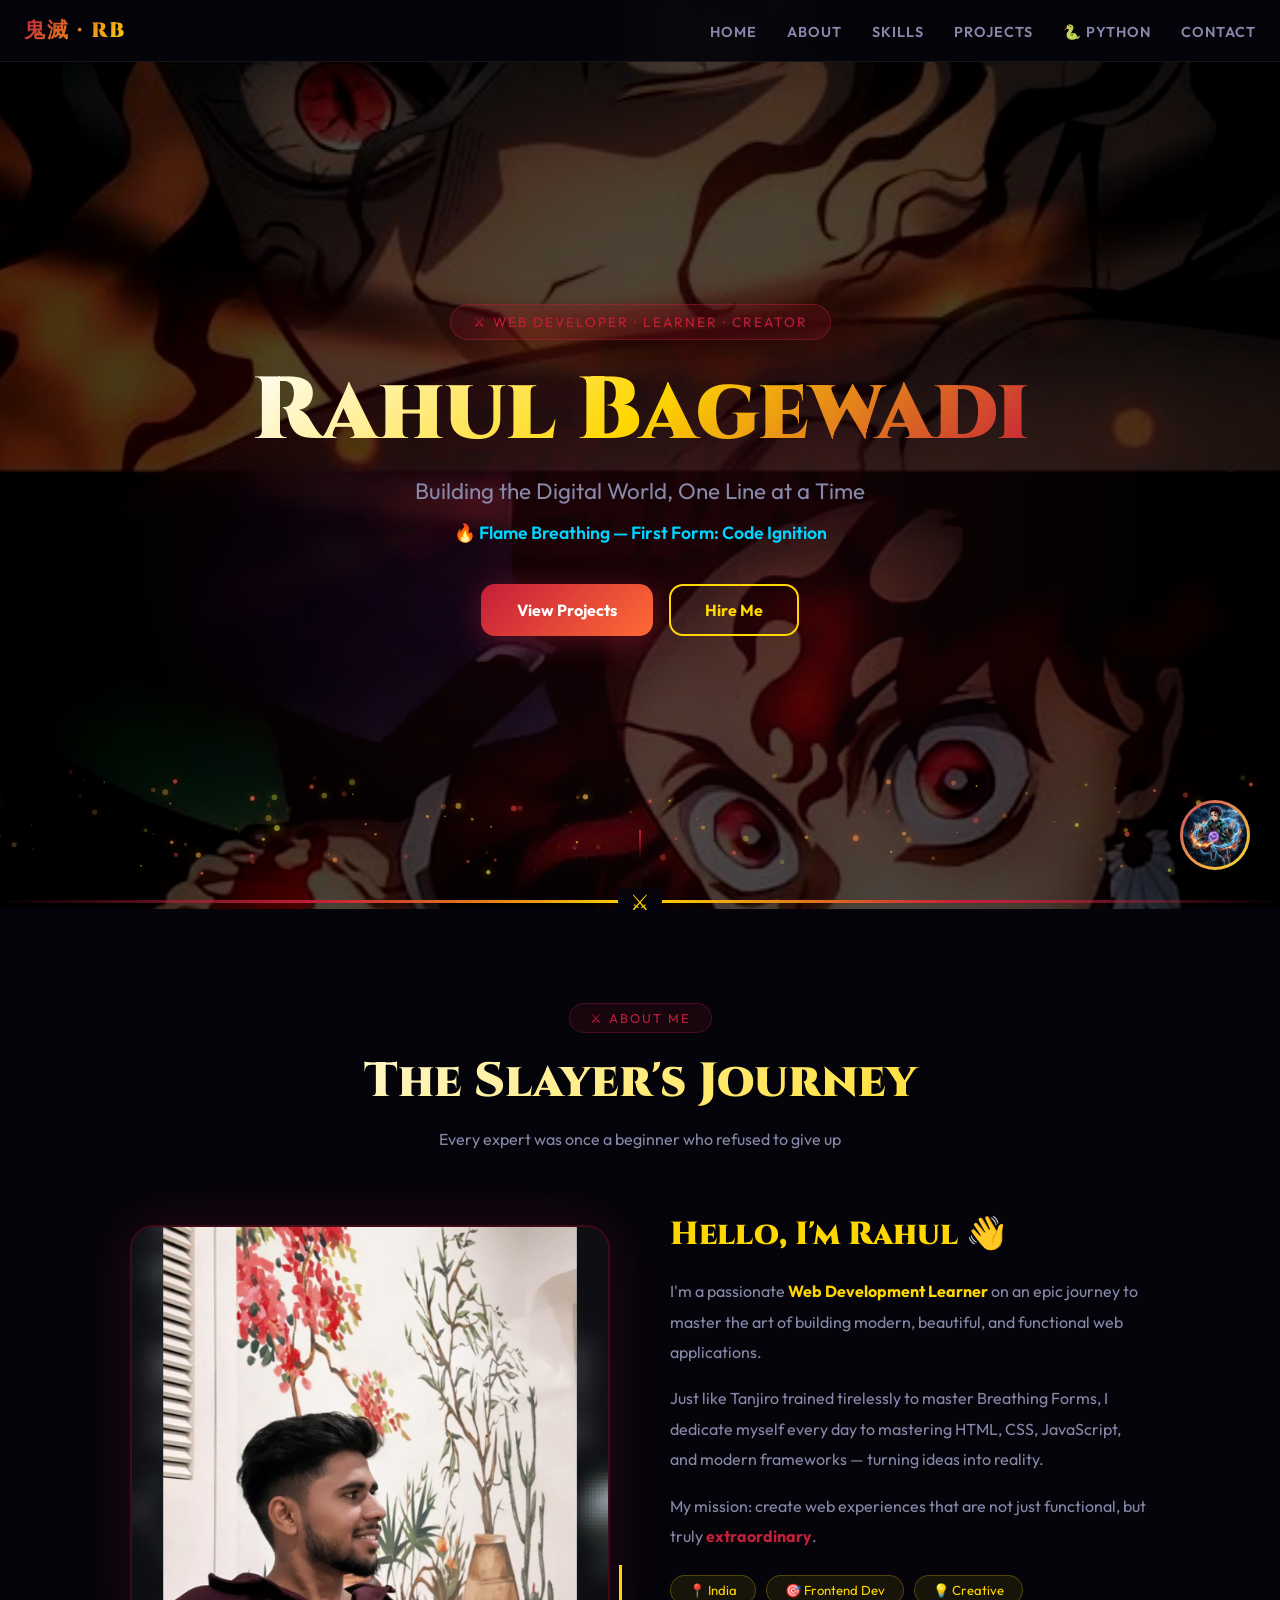
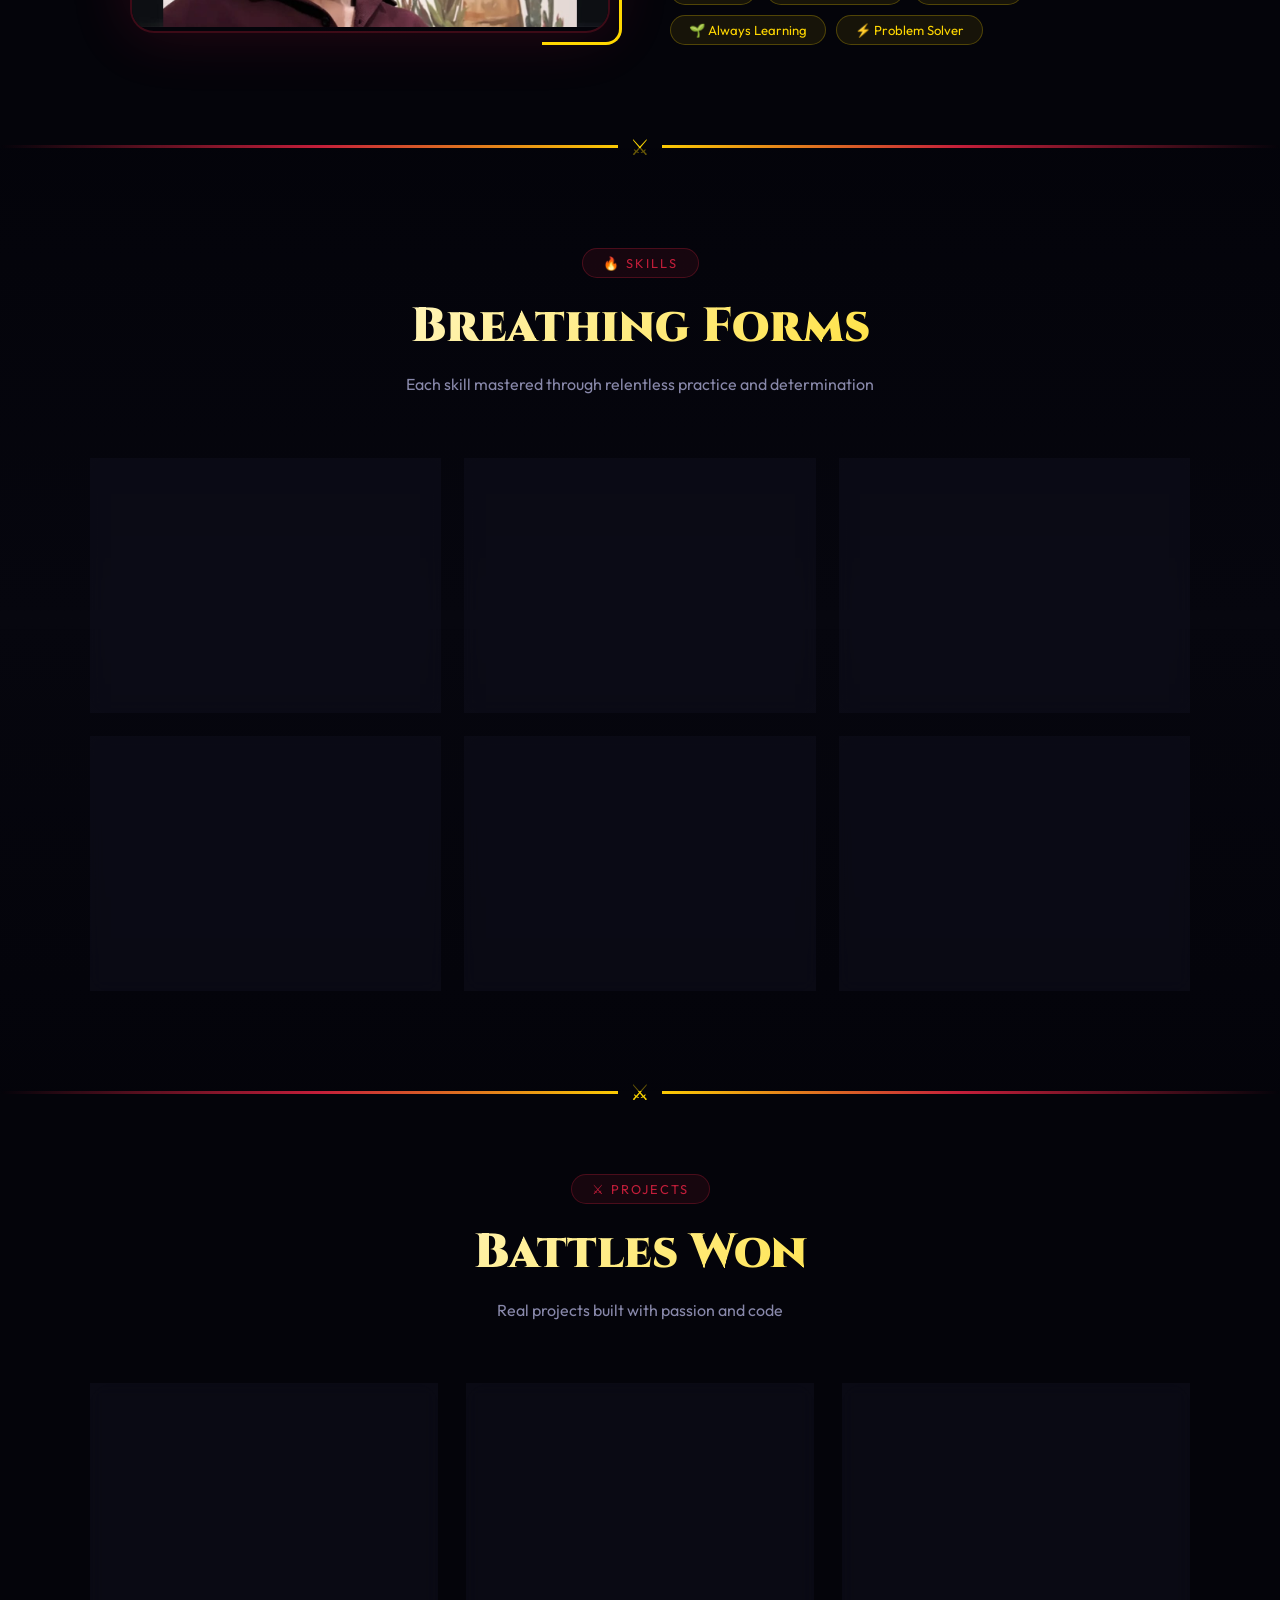
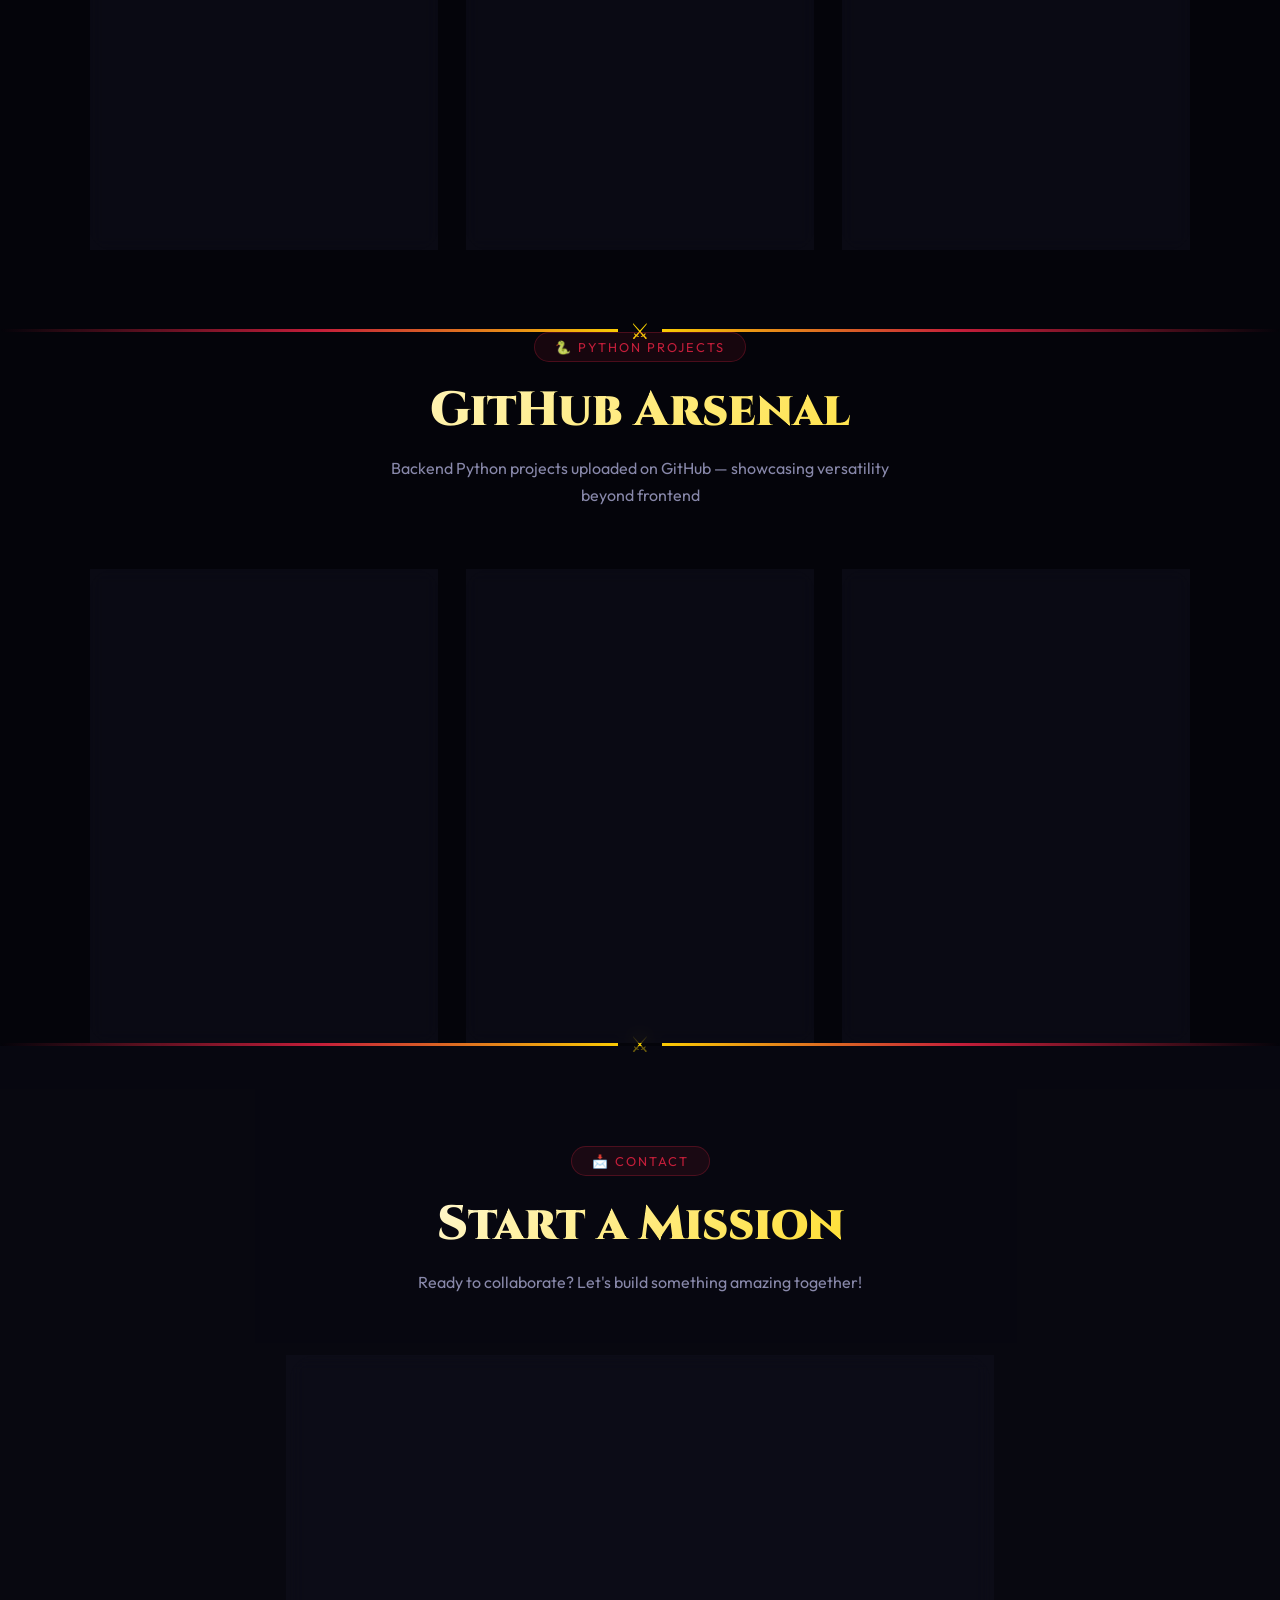
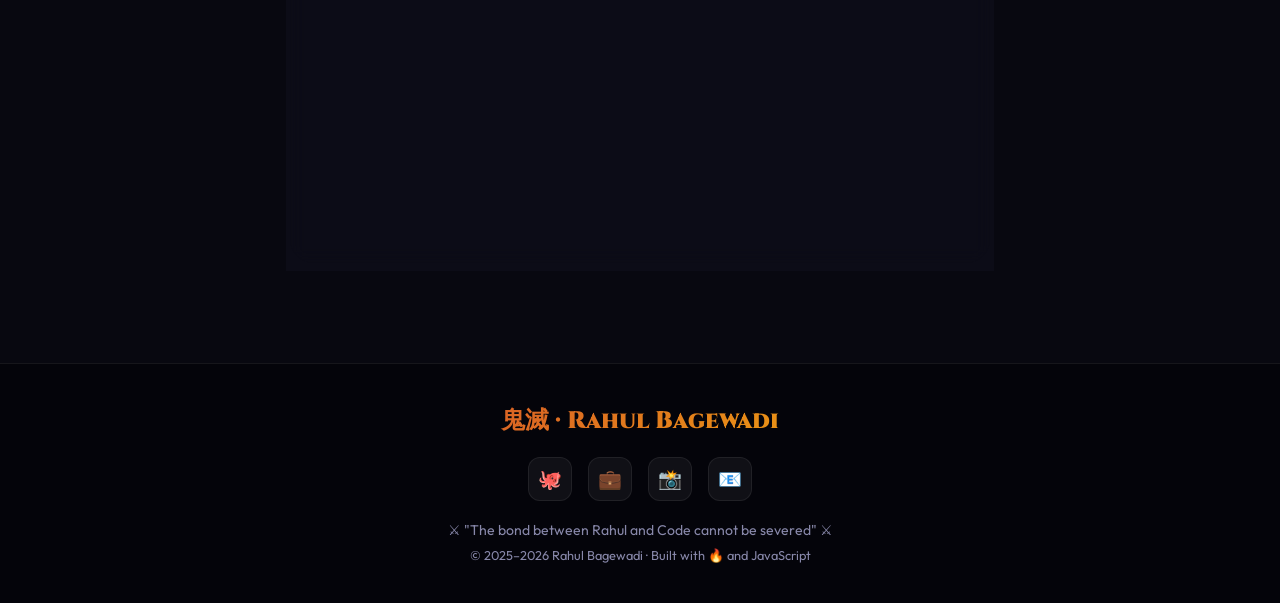
==== commit 1aacc706: "Remove rahul.jobAi from portfolio" ====
--- a/portfolio/index.html
+++ b/portfolio/index.html
@@ -449,22 +449,6 @@
       <p class="sec-sub">Real projects built with passion and code</p>
     </div>
     <div class="projects-grid">
-      <div class="proj-card featured" style="grid-column: 1 / -1; border-color: var(--fire); box-shadow: 0 0 40px rgba(196,30,58,0.15);">
-        <div class="proj-banner" style="background-image: url('rahul_jobai_logo.png'); background-size: cover; background-position: center; height: 300px;">
-          <div class="proj-tag" style="background: var(--fire);">🔥 Featured · AI</div>
-        </div>
-        <div class="proj-body">
-          <div class="proj-title" style="font-size: 1.8rem; color: var(--gold);">rahul.jobAi</div>
-          <div class="proj-desc" style="font-size: 1.05rem; line-height: 1.7;">A premium, full-stack AI job matching platform featuring a stunning glassmorphism dashboard, secure user accounts, and integrated Razorpay & UPI payment flows. Includes mock AI matching, advanced search filters, and a complete PRO upgrade experience.</div>
-          <div class="proj-stack">
-            <span class="stack-tag">Python (Flask)</span><span class="stack-tag">SQLite</span><span class="stack-tag">Razorpay API</span><span class="stack-tag">Capacitor</span><span class="stack-tag">AI Integration</span>
-          </div>
-          <div class="proj-links">
-            <a class="proj-link primary" href="https://rahul-ai-job-asistant.onrender.com/" target="_blank" rel="noopener noreferrer" id="job-assistant-link" style="text-decoration:none; padding: 14px 28px;">🚀 Launch Demo</a>
-            <a class="proj-link secondary" href="https://github.com/bagewadirahulr-byte/rahul-ai-job-assistant" target="_blank" rel="noopener noreferrer" style="text-decoration:none; padding: 14px 28px;">🐙 Source Code</a>
-          </div>
-        </div>
-      </div>
       <div class="proj-card">
         <div class="proj-banner weather">
           <span>🌤</span>
@@ -822,7 +806,7 @@
 const scripts={
   intro:`Greetings, honored Recruiter-san! I am Tanjiro, guide to Rahul Bagewadi's portfolio. Rahul is a passionate web development learner from India, dedicated to mastering the art of building modern web applications. Like a demon slayer training to master breathing forms, Rahul trains every day to become an exceptional web developer. He is creative, hardworking, and brings tremendous potential to any team!`,
   skills:`Let me tell you about Rahul's technical skills, which we call Breathing Forms! In Flame Breathing, Rahul has mastered HTML5 to 85 percent proficiency. In Water Breathing, his CSS3 and responsive design skills reach 82 percent. In Thunder Breathing, his JavaScript and DOM manipulation skills are at 75 percent. In Serpent Breathing, Rahul has strong Python skills — including file handling, Flask web framework, and building real backend projects! He also knows Git, GitHub, and VS Code very well. His future goals include React and Node.js. He is constantly growing stronger!`,
-  projects:`Rahul's latest masterpiece is the Rahul AI Job Assistant PRO! It is a massive full-stack application with a stunning glassmorphism dashboard, secure login systems, and real-world payment integrations like Razorpay. It helps users find their dream jobs using AI matching logic! He has also built WeatherVerse — a live dashboard fetching global weather data, TaskFlow — a drag-and-drop Kanban board for productivity, and QuizMaster — a timed web development quiz. Rahul's range as a developer is truly impressive!`,
+  projects:`Rahul has built several impressive projects, including WeatherVerse — a live dashboard fetching global weather data, TaskFlow — a drag-and-drop Kanban board for productivity, and QuizMaster — a timed web development quiz. Rahul's range as a developer is truly impressive!`,
   hire:`Dear Recruiter-san, Rahul Bagewadi would be an outstanding addition to your team! He is a fast learner, creative thinker, and dedicated developer. He brings enthusiasm, passion, and a growth mindset to every project. Whether it is an internship or junior developer role, Rahul will exceed your expectations! Please do not miss this opportunity. Select Rahul, and witness his journey from learner to master web developer! Thank you for visiting this portfolio!`
 };
 
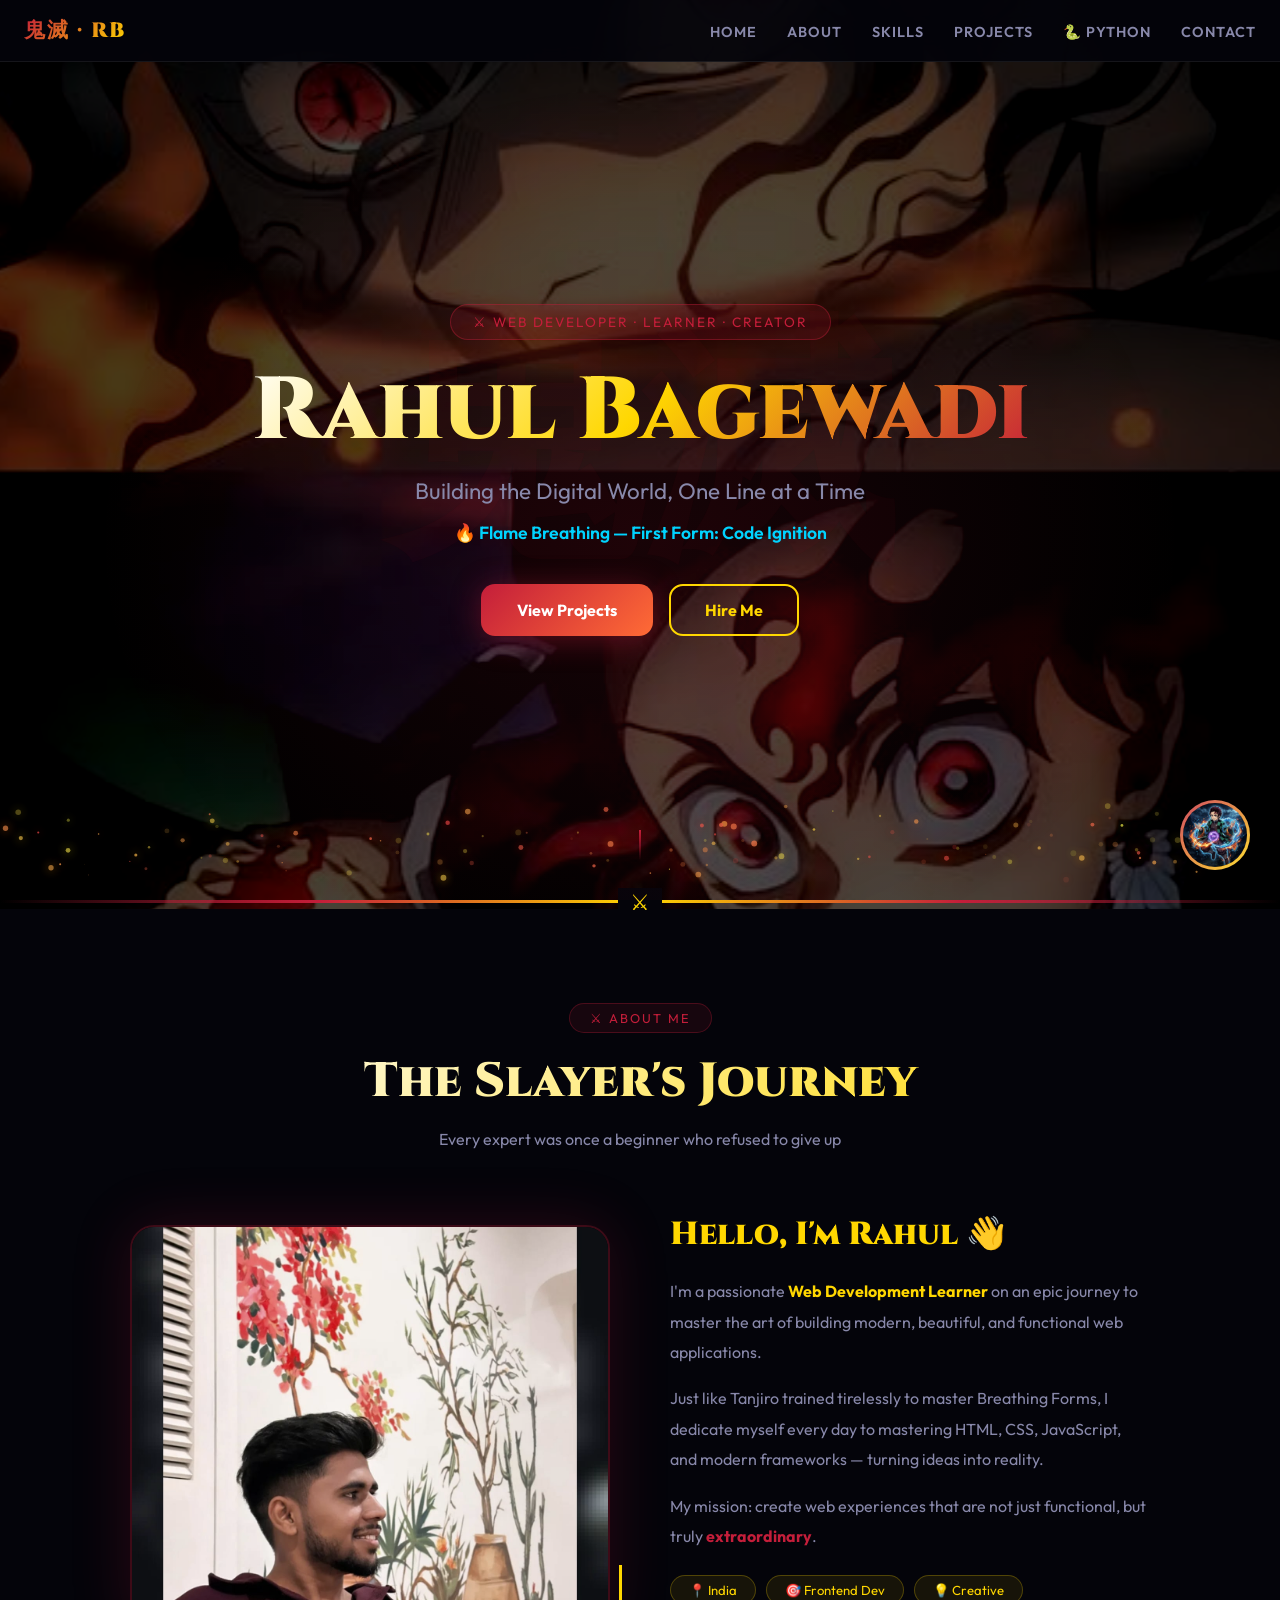
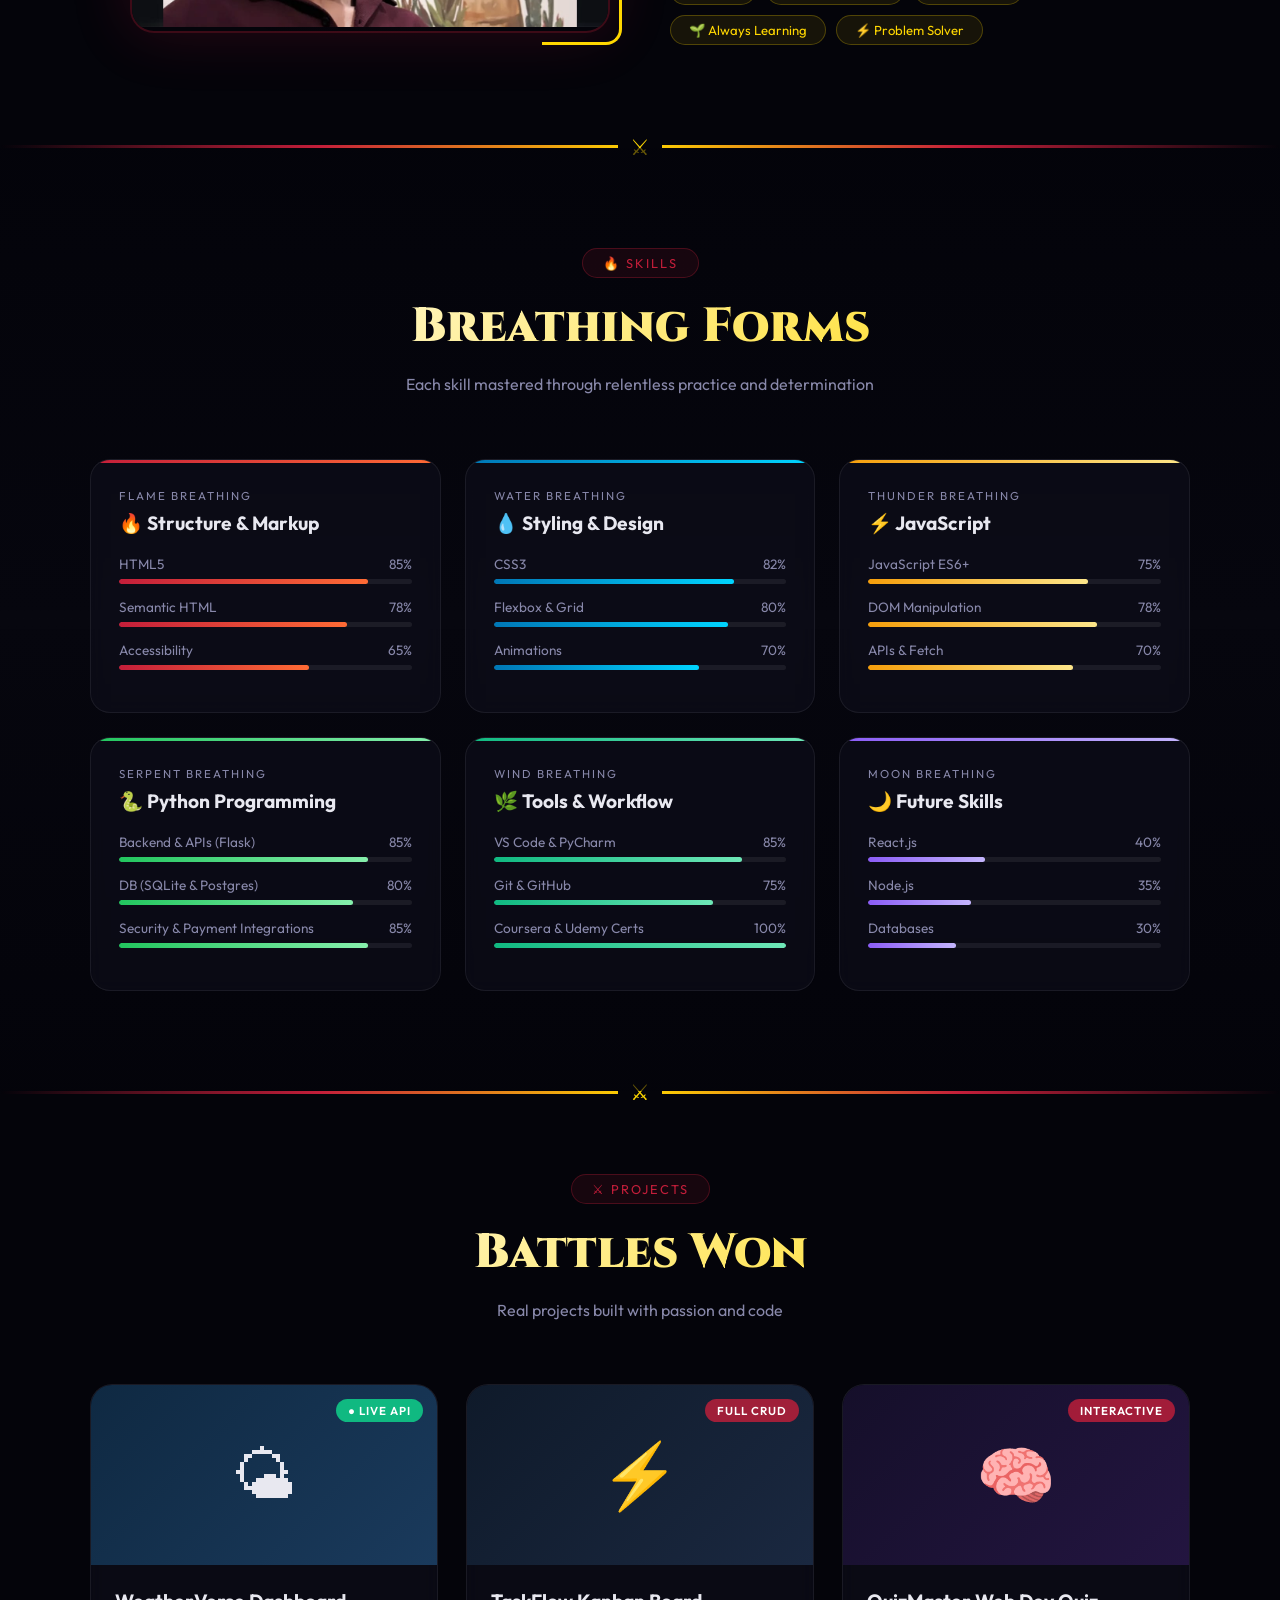
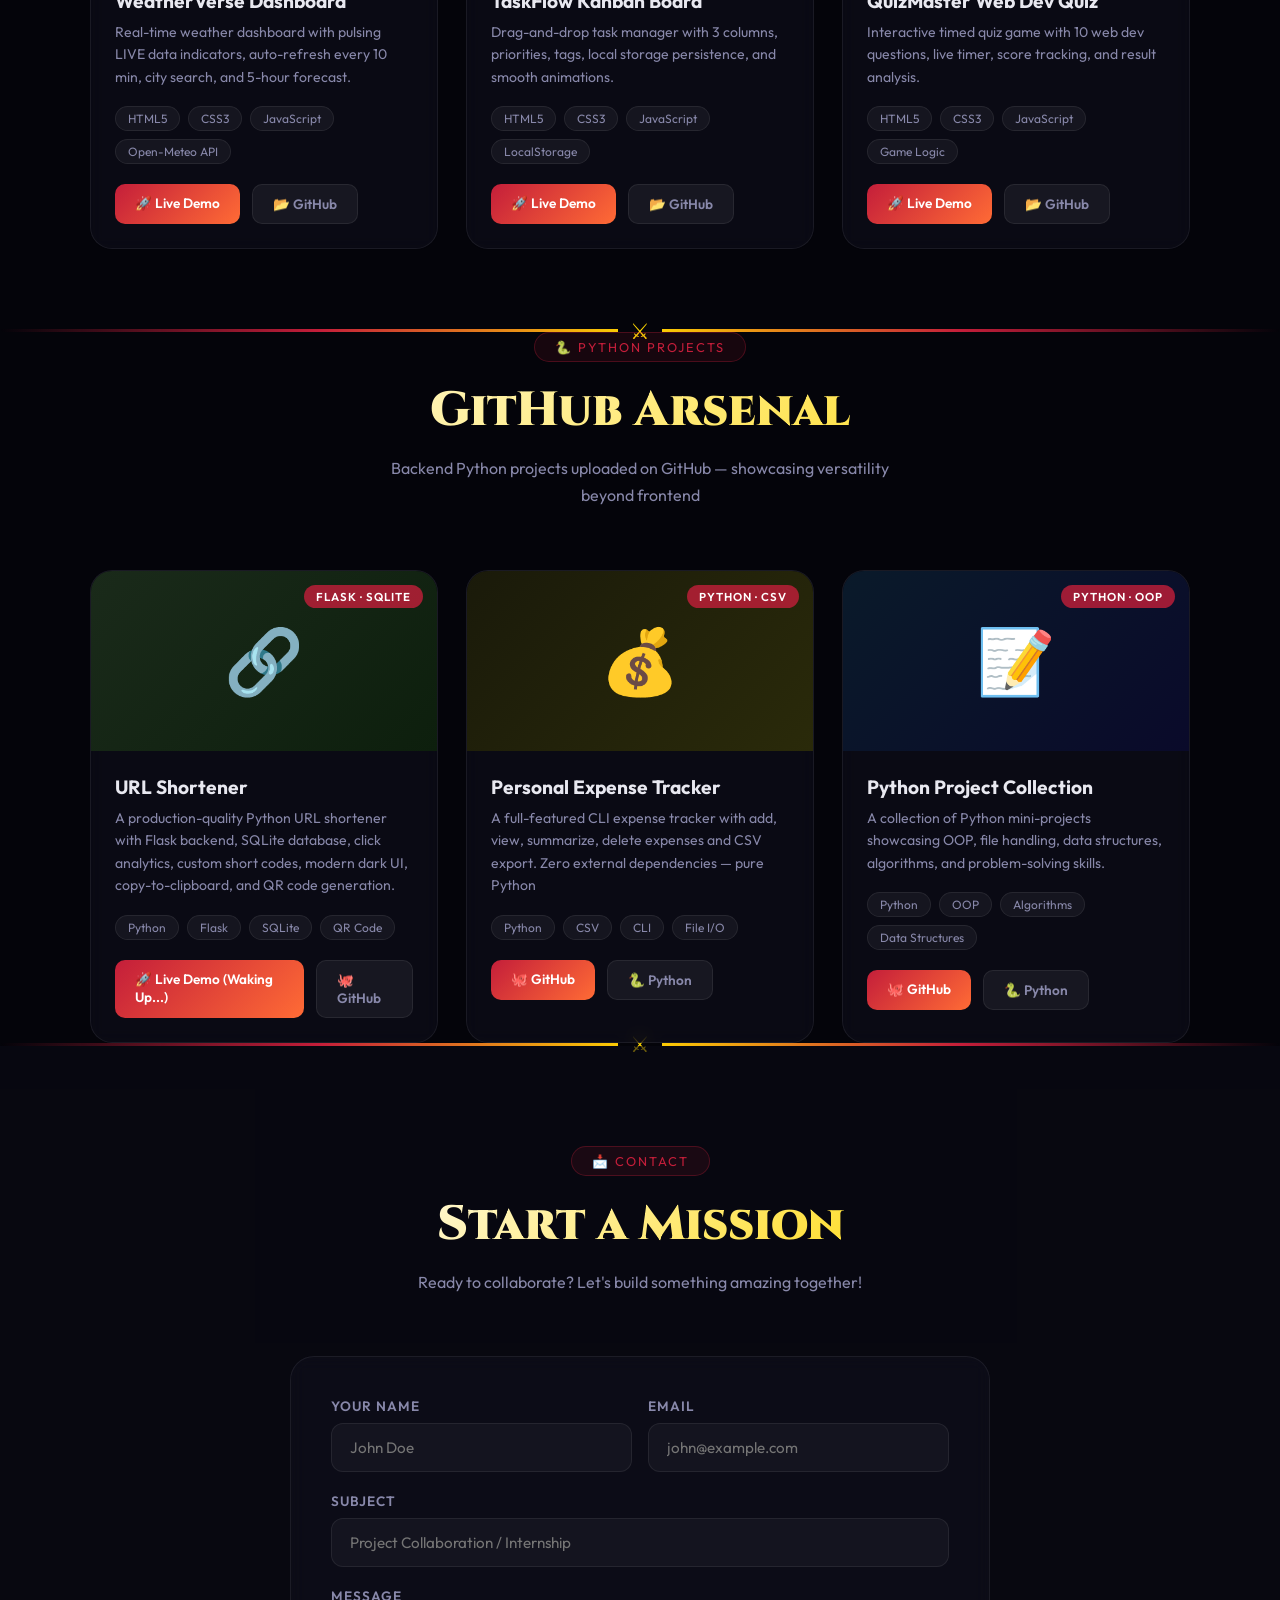
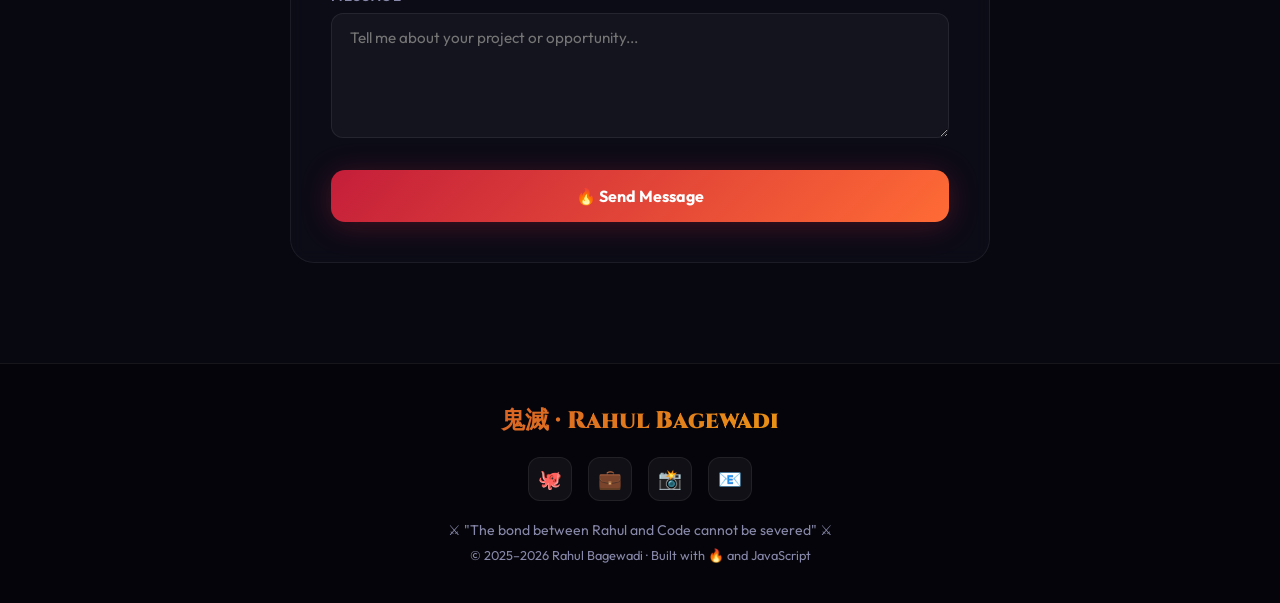
==== commit 9d7de3f7: "Ultra-Stable 3-Year Fail-Safe Weather Update" ====
--- a/portfolio/index.html
+++ b/portfolio/index.html
@@ -452,13 +452,13 @@
       <div class="proj-card">
         <div class="proj-banner weather">
           <span>🌤</span>
-          <div class="proj-tag">API Project</div>
+          <div class="proj-tag" style="background: #10b981;">● LIVE API</div>
         </div>
         <div class="proj-body">
           <div class="proj-title">WeatherVerse Dashboard</div>
-          <div class="proj-desc">Real-time weather dashboard with live API data, animated UI, city search, and 5-hour forecast display.</div>
+          <div class="proj-desc">Real-time weather dashboard with pulsing LIVE data indicators, auto-refresh every 10 min, city search, and 5-hour forecast.</div>
           <div class="proj-stack">
-            <span class="stack-tag">HTML5</span><span class="stack-tag">CSS3</span><span class="stack-tag">JavaScript</span><span class="stack-tag">OpenWeather API</span>
+            <span class="stack-tag">HTML5</span><span class="stack-tag">CSS3</span><span class="stack-tag">JavaScript</span><span class="stack-tag">Open-Meteo API</span>
           </div>
           <div class="proj-links">
             <a class="proj-link primary" href="../project1-weather/index.html" target="_blank">🚀 Live Demo</a>
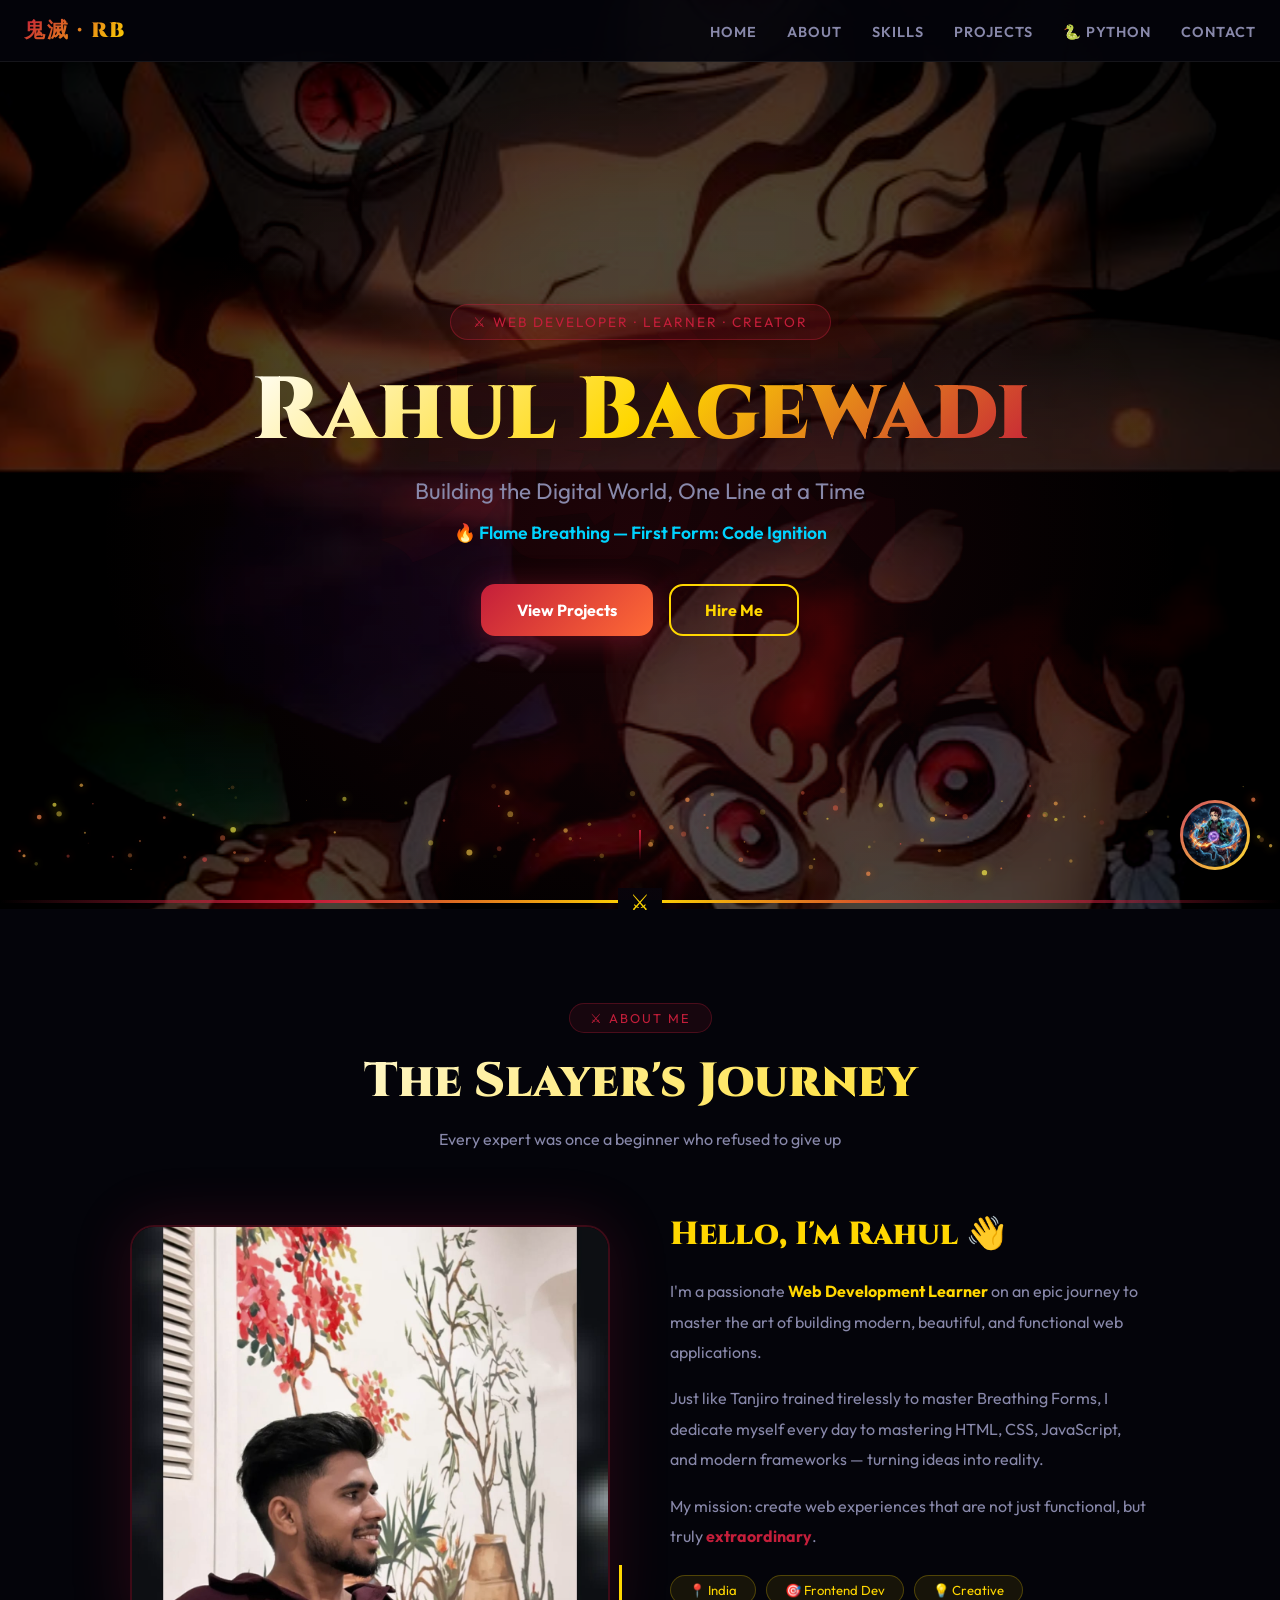
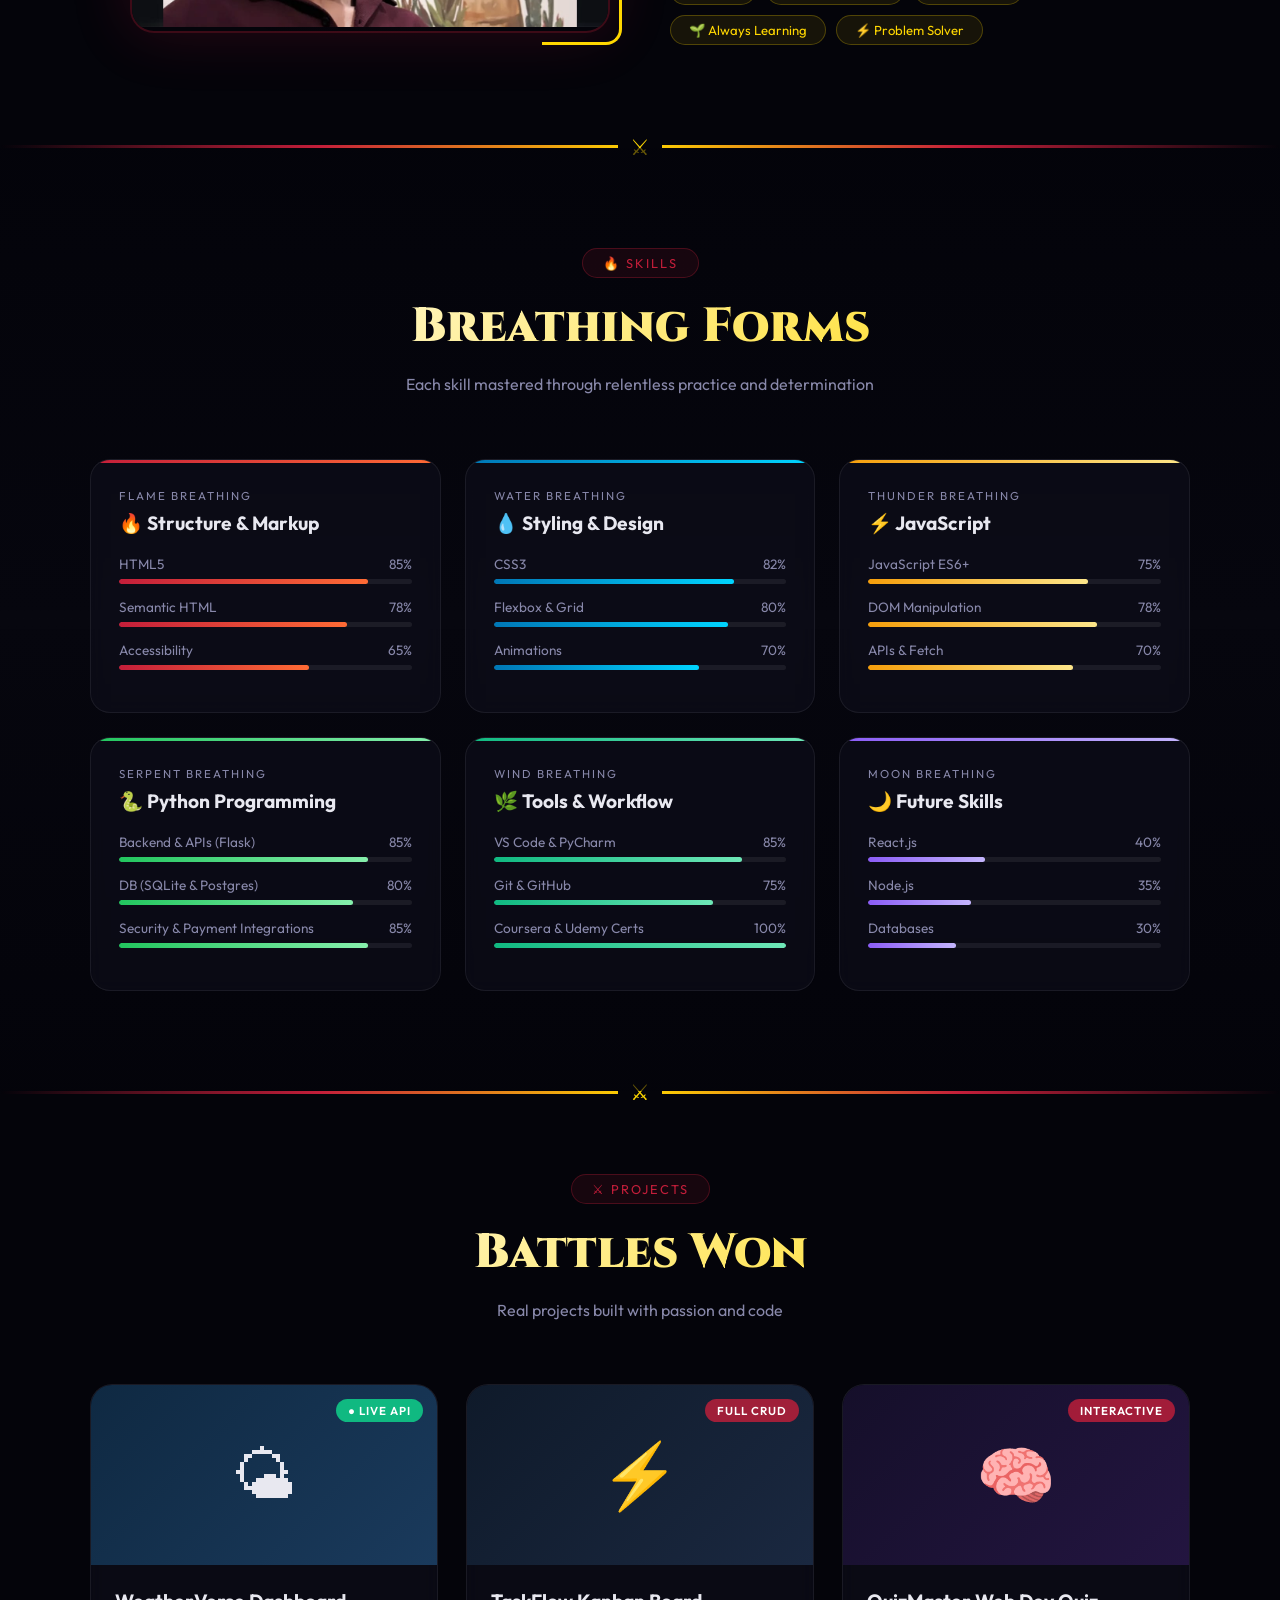
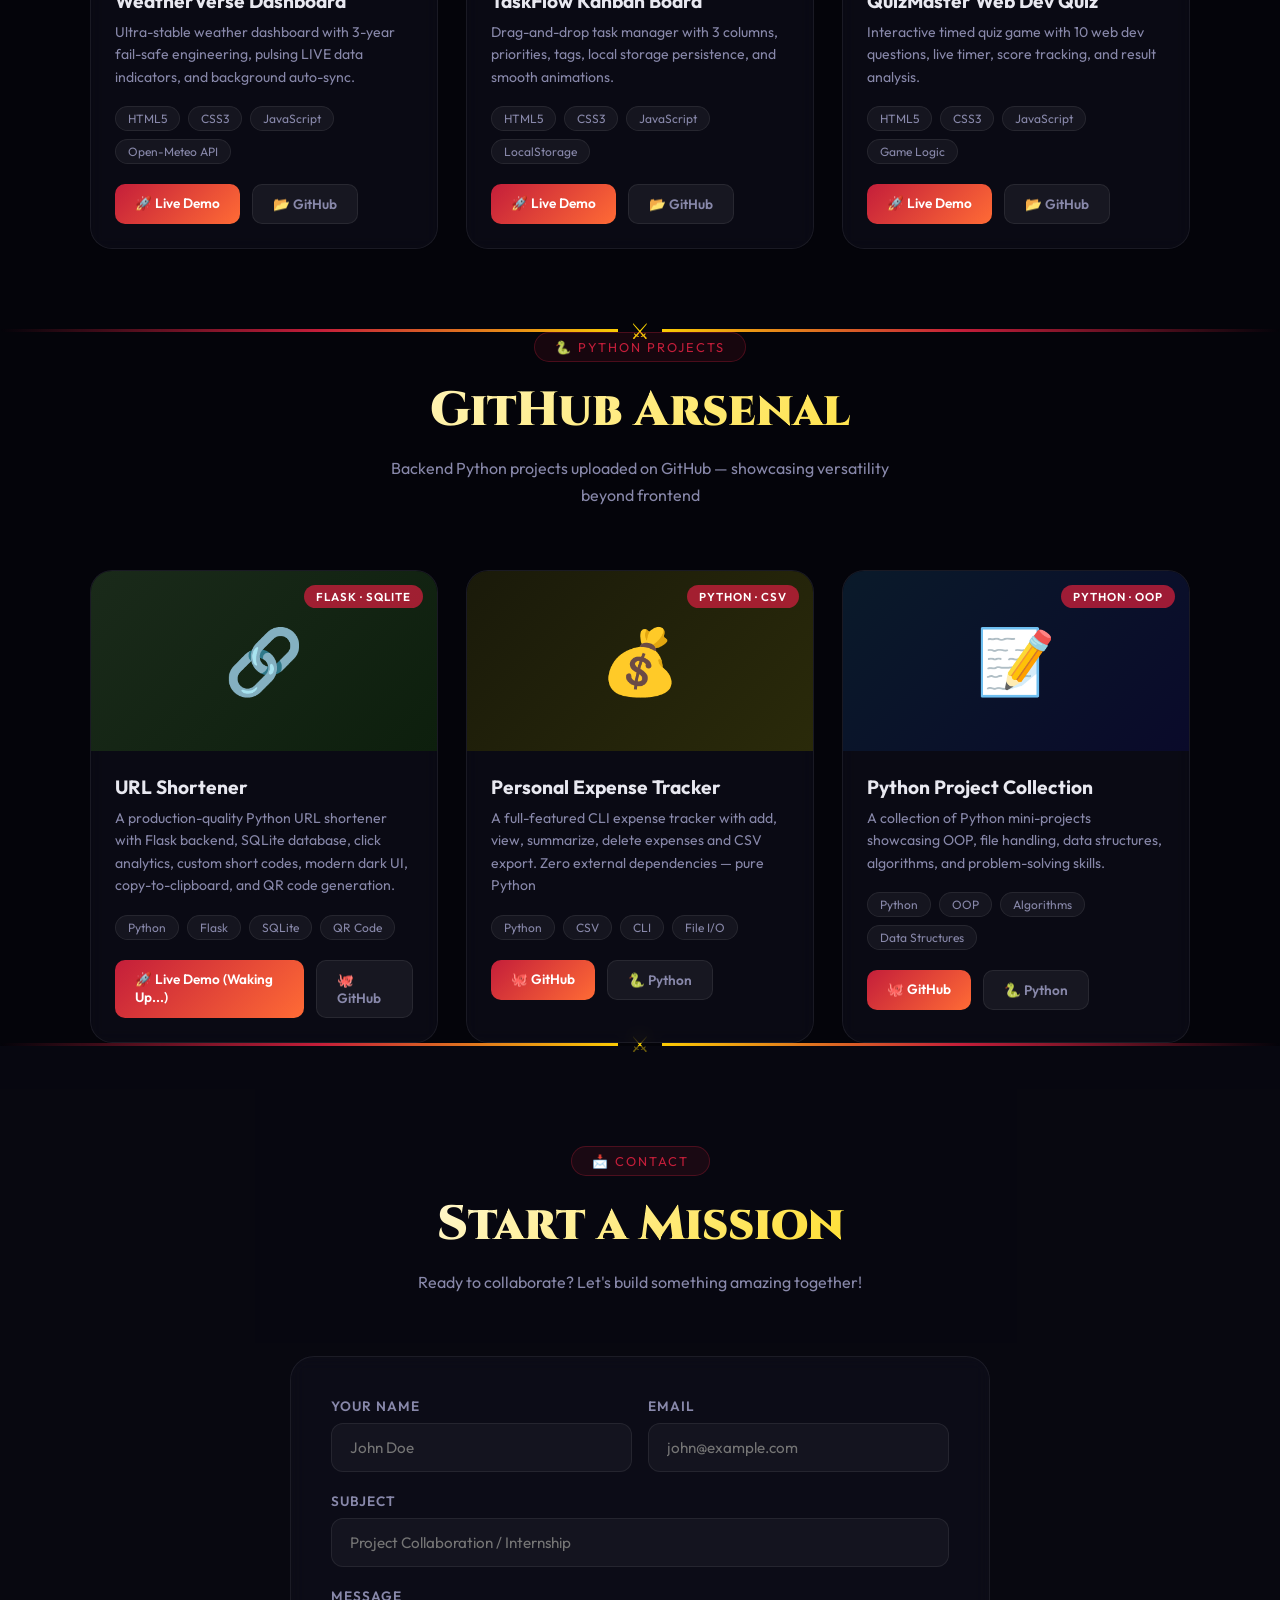
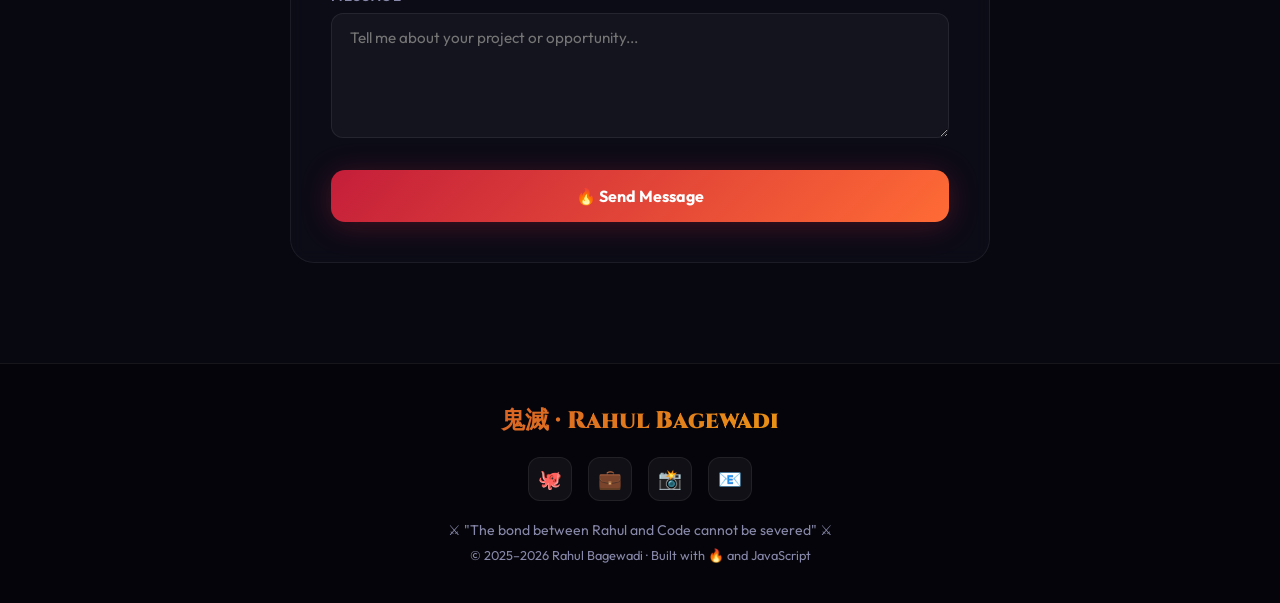
==== commit 969e0e9e: "Polished portfolio description for WeatherVerse" ====
--- a/portfolio/index.html
+++ b/portfolio/index.html
@@ -456,7 +456,7 @@
         </div>
         <div class="proj-body">
           <div class="proj-title">WeatherVerse Dashboard</div>
-          <div class="proj-desc">Real-time weather dashboard with pulsing LIVE data indicators, auto-refresh every 10 min, city search, and 5-hour forecast.</div>
+          <div class="proj-desc">Ultra-stable weather dashboard with 3-year fail-safe engineering, pulsing LIVE data indicators, and background auto-sync.</div>
           <div class="proj-stack">
             <span class="stack-tag">HTML5</span><span class="stack-tag">CSS3</span><span class="stack-tag">JavaScript</span><span class="stack-tag">Open-Meteo API</span>
           </div>
